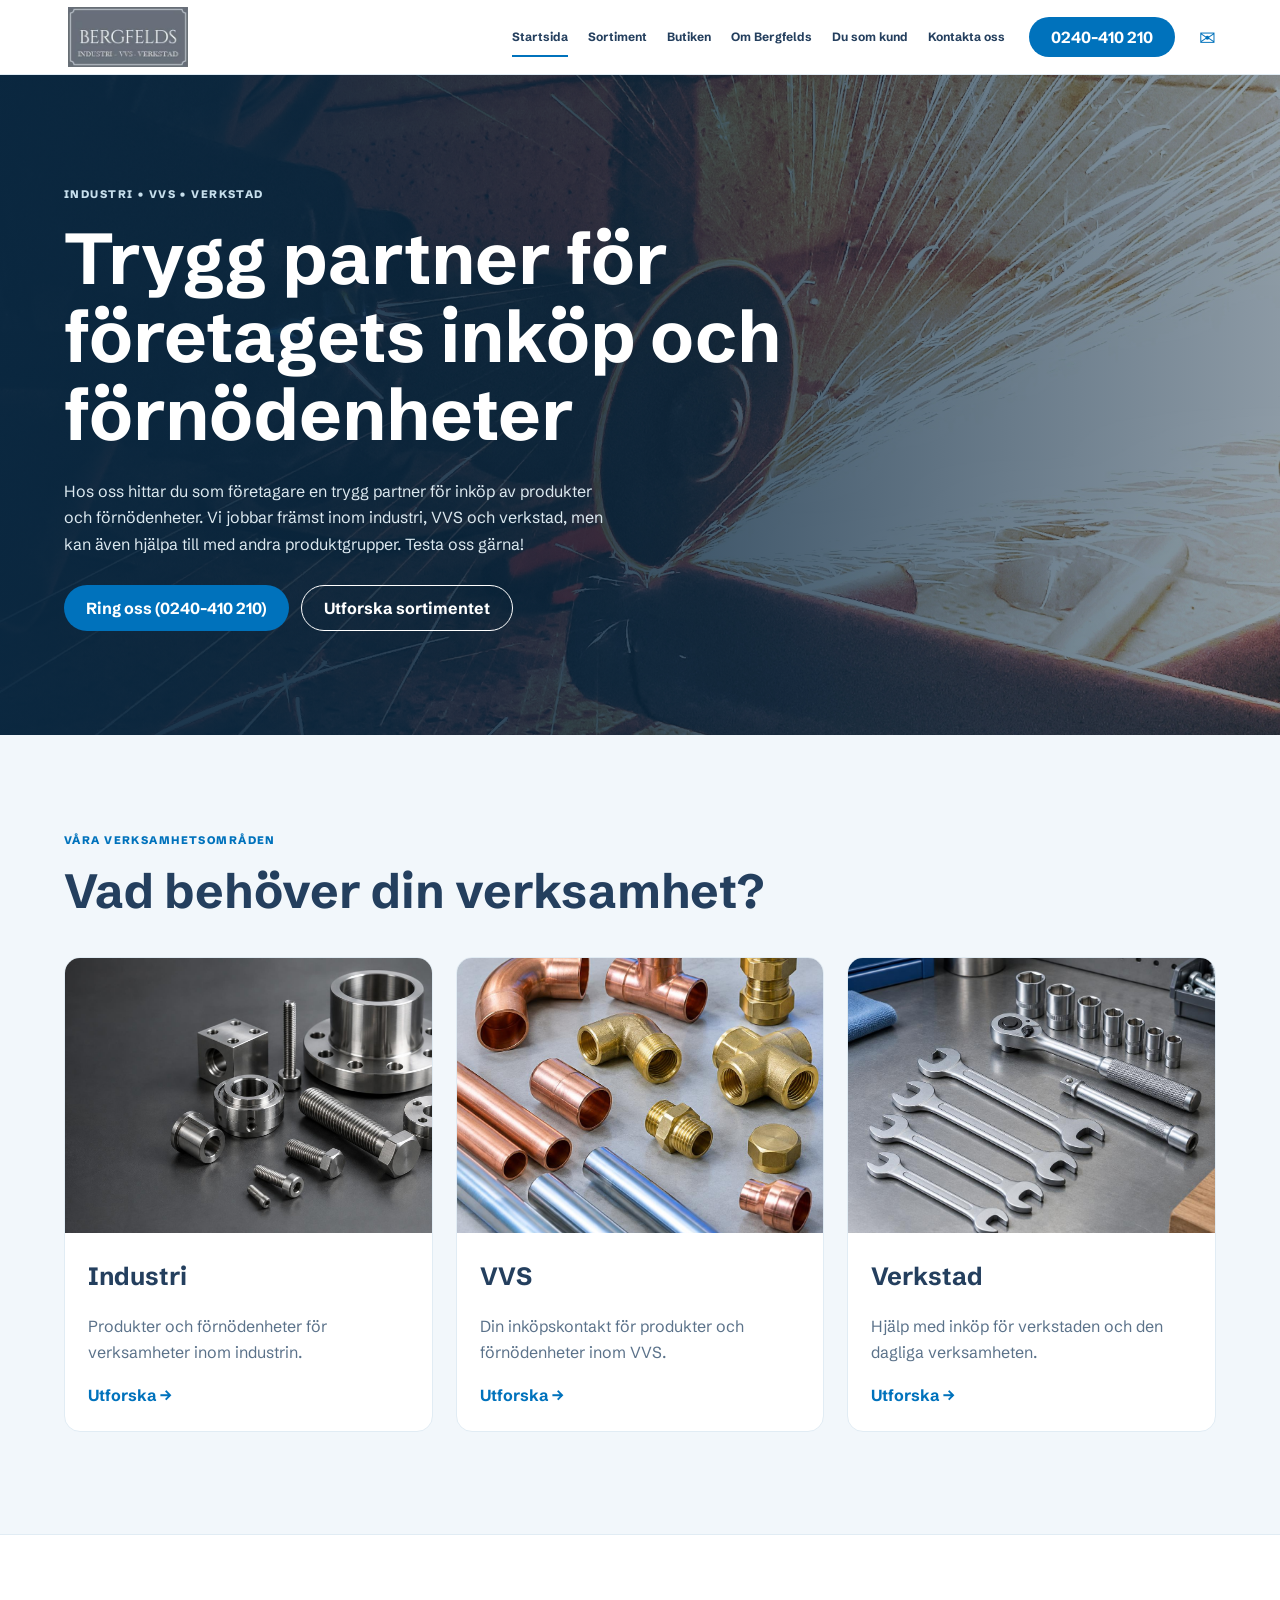
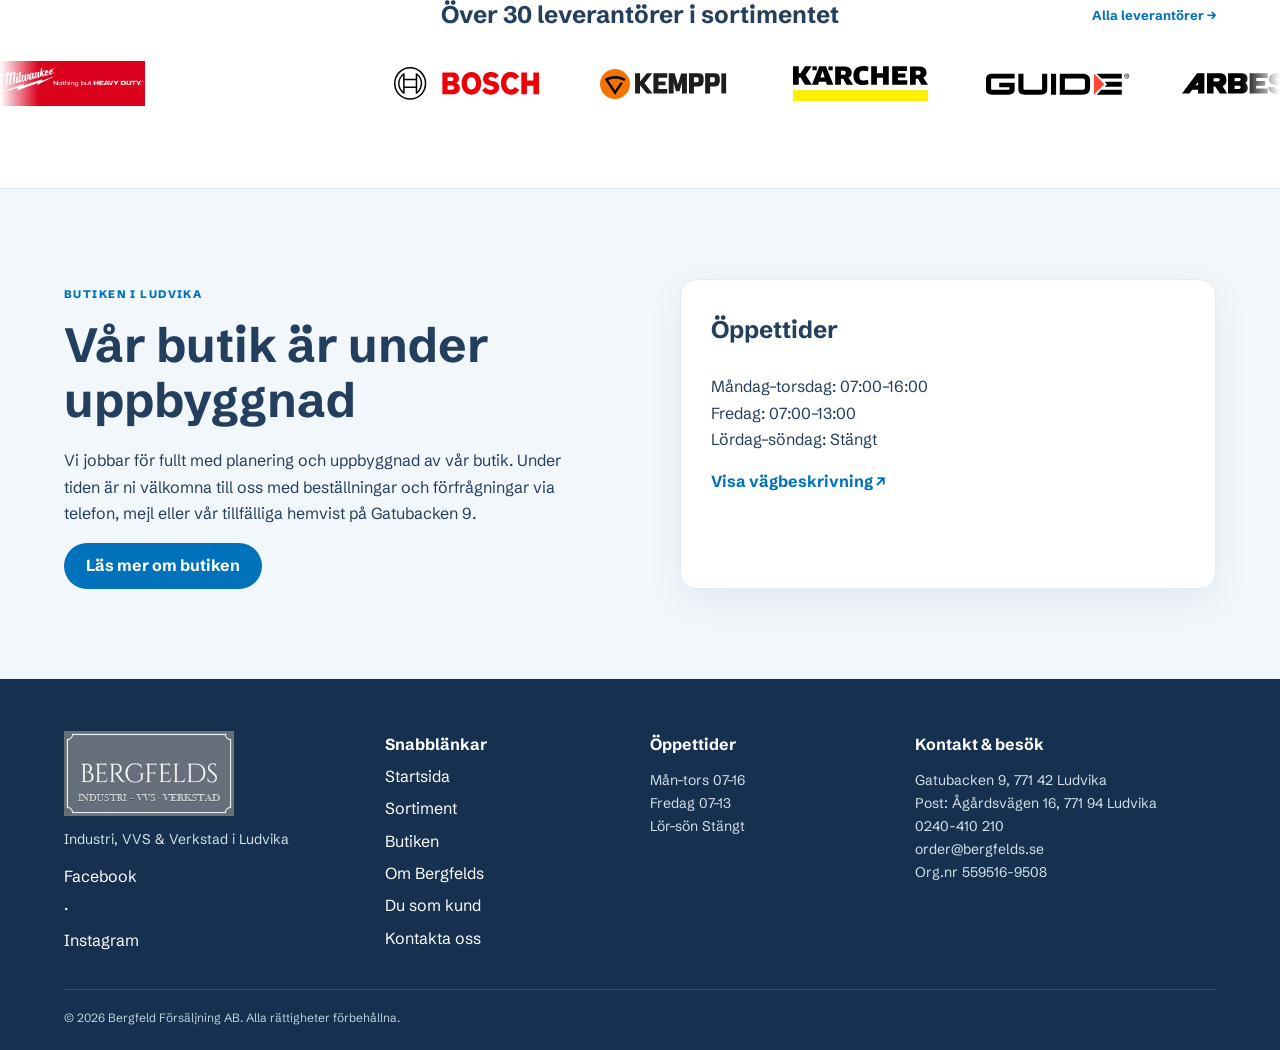
==== index.html @ 372b630c "Rebuild Bergfelds as static website" ====
<!doctype html><html lang="sv"><head><meta charset="utf-8"><meta name="viewport" content="width=device-width,initial-scale=1"><meta name="description" content="Bergfelds – trygg inköpspartner inom industri, VVS och verkstad i Ludvika."><title>Bergfelds | Din inköpskanal</title><link rel="icon" href="assets/favicon.png"><link rel="preconnect" href="https://fonts.googleapis.com"><link rel="stylesheet" href="https://fonts.googleapis.com/css2?family=Schibsted+Grotesk:wght@400;600;700&display=swap"><link rel="stylesheet" href="style.css"><script src="main.js" defer></script></head><body>
<header><div class="container nav"><a class="logo" href="index.html" aria-label="Bergfelds startsida"><img class="brand-image" src="assets/bergfelds-logo.jpg" alt="Bergfelds – Industri, VVS och Verkstad"></a><button id="menu" aria-label="Öppna meny" aria-expanded="false">☰</button><nav><a href="index.html">Startsida</a><a href="sortiment.html">Sortiment</a><a href="butiken.html">Butiken</a><a href="om-bergfelds.html">Om Bergfelds</a><a href="du-som-kund.html">Du som kund</a><a href="kontakta-oss.html">Kontakta oss</a></nav><a class="btn call" href="tel:+46240410210">0240-410 210</a><a class="mail" href="mailto:order@bergfelds.se" aria-label="Mejla oss">✉</a></div></header>
<main><section class="hero"><img src="assets/bergfelds-original-industry.jpg" alt="Illustrativ industribild från Bergfelds"><div class="shade"></div><div class="container hero-grid one"><div><em>INDUSTRI • VVS • VERKSTAD</em><h1>Trygg partner för företagets inköp och förnödenheter</h1><p>Hos oss hittar du som företagare en trygg partner för inköp av produkter och förnödenheter. Vi jobbar främst inom industri, VVS och verkstad, men kan även hjälpa till med andra produktgrupper. Testa oss gärna!</p><div class="actions"><a class="btn" href="tel:+46240410210">Ring oss (0240-410 210)</a><a class="btn outline" href="sortiment.html">Utforska sortimentet</a></div></div></div></section>
<section class="section"><div class="container"><em>VÅRA VERKSAMHETSOMRÅDEN</em><h2>Vad behöver din verksamhet?</h2><div class="cards"><article><img src="assets/industry.jpg" alt="Industri"><div><h3>Industri</h3><p>Produkter och förnödenheter för verksamheter inom industrin.</p><a href="sortiment.html#industri">Utforska →</a></div></article><article><img src="assets/plumbing.jpg" alt="VVS"><div><h3>VVS</h3><p>Din inköpskontakt för produkter och förnödenheter inom VVS.</p><a href="sortiment.html#vvs">Utforska →</a></div></article><article><img src="assets/workshop.jpg" alt="Verkstad"><div><h3>Verkstad</h3><p>Hjälp med inköp för verkstaden och den dagliga verksamheten.</p><a href="sortiment.html#verkstad">Utforska →</a></div></article></div></div></section>
<section class="marquee-section"><div class="container supplier-heading"><div><h2>Över 30 leverantörer i sortimentet</h2><a class="all-suppliers-link" href="sortiment.html#leverantorer">Alla leverantörer →</a></div></div><div class="supplier-marquee" aria-label="Produktleverantörer och regionala industriföretag"><div class="supplier-track"></div></div></section>
<section class="section pale"><div class="container split"><div><em>BUTIKEN I LUDVIKA</em><h2>Vår butik är under uppbyggnad</h2><p>Vi jobbar för fullt med planering och uppbyggnad av vår butik. Under tiden är ni välkomna till oss med beställningar och förfrågningar via telefon, mejl eller vår tillfälliga hemvist på Gatubacken 9.</p><a class="btn" href="butiken.html">Läs mer om butiken</a></div><div class="status-card"><h3>Öppettider</h3><p>Måndag–torsdag: 07:00–16:00<br>Fredag: 07:00–13:00<br>Lördag–söndag: Stängt</p><a href="https://www.google.com/maps/search/?api=1&query=Gatubacken+9+771+42+Ludvika" target="_blank" rel="noreferrer">Visa vägbeskrivning ↗</a></div></div></section></main>
<footer><div class="container footer4"><div><a class="logo" href="index.html" aria-label="Bergfelds startsida"><img class="brand-image footer-brand" src="assets/bergfelds-logo.jpg" alt="Bergfelds – Industri, VVS och Verkstad"></a><p>Industri, VVS & Verkstad i Ludvika</p><a href="https://facebook.com/profile.php?id=61582548335301">Facebook</a> · <a href="https://instagram.com/bergfelds_denlillagrossisten/">Instagram</a></div><div><b>Snabblänkar</b><a href="index.html">Startsida</a><a href="sortiment.html">Sortiment</a><a href="butiken.html">Butiken</a><a href="om-bergfelds.html">Om Bergfelds</a><a href="du-som-kund.html">Du som kund</a><a href="kontakta-oss.html">Kontakta oss</a></div><div><b>Öppettider</b><p>Mån–tors 07–16<br>Fredag 07–13<br>Lör–sön Stängt</p></div><div><b>Kontakt & besök</b><p>Gatubacken 9, 771 42 Ludvika<br>Post: Ågårdsvägen 16, 771 94 Ludvika<br><a href="tel:+46240410210">0240-410 210</a><br><a href="mailto:order@bergfelds.se">order@bergfelds.se</a><br>Org.nr 559516-9508</p></div></div><div class="container copy">© <span data-year>2026</span> Bergfeld Försäljning AB. Alla rättigheter förbehållna.</div></footer></body></html>
---- style.css ----
:root{--ink:#173d60;--blue:#1768a3;--dark:#14344f;--pale:#edf5f9;--line:#d7e4eb;--muted:#5c7182}*{box-sizing:border-box}html{scroll-behavior:smooth;scroll-padding-top:74px}body{margin:0;background:#fafcfd;color:var(--ink);font:16px/1.65 system-ui,sans-serif}a{color:inherit;text-decoration:none}img{display:block;max-width:100%}.container{width:min(1140px,calc(100% - 40px));margin:auto}header{position:sticky;top:0;z-index:10;background:#fff;border-bottom:1px solid var(--line)}.nav{height:74px;display:flex;align-items:center;gap:24px}.logo{display:flex;flex-direction:column;line-height:1}.logo b{font-size:23px;letter-spacing:.04em}.logo small{font-size:8px;letter-spacing:.16em;margin-top:7px}.nav nav{display:flex;gap:20px;margin-left:auto}.nav nav a{font-size:12px;font-weight:700}.nav nav a:hover,.nav nav a.active{color:var(--blue)}#menu{display:none}.btn{display:inline-flex;justify-content:center;align-items:center;min-height:46px;padding:0 22px;border:0;border-radius:99px;background:var(--blue);color:#fff;font-weight:700;cursor:pointer}.call{min-height:40px}.hero{position:relative;min-height:660px;background:var(--dark);color:#fff;overflow:hidden}.hero>img,.shade{position:absolute;inset:0;width:100%;height:100%;object-fit:cover}.shade{background:linear-gradient(90deg,rgba(10,40,65,.97),rgba(10,40,65,.8),rgba(10,40,65,.45))}.hero-grid{position:relative;display:grid;grid-template-columns:1.15fr .85fr;gap:75px;align-items:center;padding:78px 0}.hero h1{font-size:clamp(50px,7vw,76px);line-height:1;margin:15px 0 5px}.hero h2{font-size:clamp(30px,4vw,46px);margin:0 0 18px}.hero-grid>div>p{max-width:550px;color:#dce9f0}.more{margin-left:18px;font-weight:700}em{color:var(--blue);font-style:normal;font-size:11px;font-weight:800;letter-spacing:.13em}.hero em,.blue em{color:#c7dfec}.form{background:#fff;color:var(--ink);padding:30px;border-radius:18px;box-shadow:0 16px 50px #102f4922}.form h3{font-size:25px;margin:0}.form p{color:var(--muted)}label{display:block;margin-top:13px;font-size:12px;font-weight:700}input,textarea{width:100%;margin-top:6px;padding:11px;border:1px solid var(--line);border-radius:7px;background:#f8fafb;font:14px inherit}.cols,.people{display:grid;grid-template-columns:1fr 1fr;gap:12px}.form button{width:100%;margin-top:17px}.form small{display:block;margin-top:9px}.form output{display:block;color:#b32323;font-size:13px;margin-top:7px}.section{padding:90px 0}.section h2,.suppliers h2{font-size:clamp(34px,5vw,48px);line-height:1.15;margin:12px 0 20px}.lead{max-width:700px;color:var(--muted);font-size:18px}.cards{display:grid;grid-template-columns:repeat(3,1fr);gap:23px;margin:38px 0 12px}.cards article{overflow:hidden;border:1px solid var(--line);border-radius:16px;background:#fff}.cards img{width:100%;aspect-ratio:4/3;object-fit:cover}.cards article div{padding:23px}.cards h3{font-size:25px;margin:0}.cards p,.section small{color:var(--muted)}.cards a,.info a,.big,.people a{color:var(--blue);font-weight:700}.suppliers{padding:50px 0;background:#fff;border-block:1px solid var(--line)}.suppliers h2{font-size:27px}.suppliers p{font-size:18px;font-weight:700;color:var(--muted)}.blue{background:var(--blue);color:#fff}.split{display:grid;grid-template-columns:1fr 1fr;gap:80px}.blue p{color:#e4f0f6}.blue .split>div:last-child p{padding-bottom:20px;border-bottom:1px solid #ffffff44}.info p{padding-bottom:20px;border-bottom:1px solid var(--line)}.pale{background:var(--pale)}.values{display:grid}.values b{padding:12px;border-bottom:1px solid #c8dbe5;font-size:19px}.contact{display:grid;grid-template-columns:1fr 1fr;gap:80px;margin-top:40px}.big{display:block;font-size:19px;margin:12px 0}.people{padding:18px 0;border-block:1px solid var(--line);margin:25px 0}footer{padding:52px 0 22px;background:var(--dark);color:#fff}.foot{display:grid;grid-template-columns:2fr 1fr 1fr;gap:40px}.copy{margin-top:35px;padding-top:18px;border-top:1px solid #ffffff25;font-size:12px;color:#bed1dc}
@media(max-width:950px){.nav nav{display:none;position:absolute;top:74px;left:0;right:0;padding:18px;background:#fff;border-bottom:1px solid var(--line)}.nav nav.open{display:grid}.call{margin-left:auto}#menu{display:block;border:0;background:none;font-size:24px}#menu span{position:absolute;clip:rect(0,0,0,0)}.hero-grid{grid-template-columns:1fr}.cards{gap:12px}.split,.contact{gap:40px}}
@media(max-width:700px){.container{width:calc(100% - 30px)}.call{display:none}.hero{min-height:auto}.hero-grid{padding:60px 0}.hero h1{font-size:46px}.section{padding:65px 0}.cards,.split,.contact,.foot{grid-template-columns:1fr}.cards{gap:20px}.cols,.people{grid-template-columns:1fr}.form{padding:22px}.more{display:inline-block;margin:18px 0 0}.foot{gap:25px}}@media(prefers-reduced-motion:reduce){html{scroll-behavior:auto}}

/* Bergfelds design system */
:root{--ink:#243F5E;--blue:#0072BC;--dark:#15314F;--pale:#F2F7FB;--line:#E1ECF4;--muted:#5B728A}body{background:var(--pale);font-family:"Schibsted Grotesk",sans-serif}header{z-index:50;background:rgba(255,255,255,.94);backdrop-filter:blur(8px)}.container{width:min(1152px,calc(100% - 48px))}.nav nav a{position:relative;padding:27px 0}.nav nav a.active{color:var(--ink)}.nav nav a.active:after{content:"";position:absolute;left:0;right:0;bottom:17px;height:2px;background:var(--blue)}.mail{font-size:20px;color:var(--blue)}.btn:hover{background:#005b96}.outline{background:transparent;border:1px solid #fff}.actions{display:flex;gap:12px;flex-wrap:wrap;margin-top:28px}.hero-grid.one{grid-template-columns:minmax(0,780px);min-height:660px}.hero-grid.one h1{font-size:clamp(44px,6vw,72px);line-height:1.08;margin-bottom:24px}.page-hero{padding:82px 0;background:var(--dark);color:#fff}.page-hero h1{font-size:clamp(42px,6vw,64px);line-height:1.1;margin:14px 0}.page-hero p{max-width:700px;color:#d9e8f1;font-size:19px}.marquee-section{padding:50px 0;background:#fff;border-block:1px solid var(--line);overflow:hidden}.marquee-section h2{margin:10px 0 25px}.marquee{overflow:hidden;mask-image:linear-gradient(90deg,transparent,#000 7%,#000 93%,transparent)}.marquee div{width:max-content;white-space:nowrap;font-size:19px;font-weight:700;color:var(--muted);animation:marquee 75s linear infinite}.marquee:hover div{animation-play-state:paused}@keyframes marquee{to{transform:translateX(-50%)}}.status-card,.contact-card{padding:30px;border:1px solid var(--line);border-radius:16px;background:#fff;box-shadow:0 12px 36px rgba(36,63,94,.07)}.status-card h3{font-size:24px;margin-top:0}.status-card a,.contact-card a,.addresses a{display:block;color:var(--blue);font-weight:700}.footer4{display:grid;grid-template-columns:1.25fr 1fr 1fr 1.35fr;gap:42px}.footer4>div{display:flex;flex-direction:column;align-items:flex-start;gap:6px}.footer4 p{margin:6px 0;color:#d3e0e9;font-size:14px}.footer4 a:not(.logo):hover{text-decoration:underline}.product-list{display:grid;gap:60px}.product-list>article{display:grid;grid-template-columns:1fr 1fr;align-items:center;gap:55px}.product-list>article:nth-child(even) img{order:2}.product-list img{width:100%;aspect-ratio:4/3;object-fit:cover;border-radius:16px}.product-list h2{margin-bottom:12px}.cta{display:flex;align-items:center;justify-content:space-between;gap:35px;margin-top:30px;padding:35px;border-radius:16px;background:var(--dark);color:#fff}.cta h2{font-size:30px;margin:6px 0}.cta p{margin:0;color:#d5e4ed}.banner{display:flex;justify-content:space-between;gap:20px;margin-bottom:50px;padding:20px 26px;border-radius:16px;background:#dceef9;color:var(--ink)}.story{display:grid;grid-template-columns:1.1fr .9fr;gap:70px}.value-cards,.benefits{display:grid;grid-template-columns:repeat(3,1fr);gap:22px;margin-top:35px}.value-cards article,.benefits article{padding:28px;border:1px solid var(--line);border-radius:16px;background:#fff;box-shadow:0 12px 36px rgba(36,63,94,.07)}.value-cards span,.benefits span{color:var(--blue);font-size:12px;font-weight:700}.value-cards h3,.benefits h3{font-size:24px}.muted{color:var(--muted)}.contact-card{margin:18px 0}.contact-card a{font-size:18px;margin-top:5px}.addresses{margin-top:25px}.form input,.form textarea{border-radius:12px}.form output{min-height:22px}.form output.success{color:#147148}.form output.error{color:#b32323}
@media(max-width:1050px){.mail{display:none}.footer4{grid-template-columns:1fr 1fr}.product-list>article{gap:30px}}
@media(max-width:950px){.nav nav a{padding:9px}.nav nav a.active:after{display:none}}
@media(max-width:700px){.container{width:calc(100% - 30px)}.hero-grid.one{min-height:560px}.page-hero{padding:60px 0}.footer4,.product-list>article,.story,.value-cards,.benefits{grid-template-columns:1fr}.product-list>article:nth-child(even) img{order:0}.cta,.banner{align-items:flex-start;flex-direction:column}.footer4{gap:28px}.marquee div{font-size:16px}}
@media(prefers-reduced-motion:reduce){.marquee div{animation:none}}
.local-industry{margin-top:48px;padding-top:42px;border-top:1px solid var(--line)}.local-heading{display:grid;grid-template-columns:1fr 1.5fr;column-gap:40px;align-items:start}.local-heading h3{font-size:30px;margin:8px 0;grid-column:1}.local-heading p{grid-column:2;grid-row:1/3;margin:0;color:var(--muted)}.industry-logos{display:grid;grid-template-columns:repeat(4,1fr);gap:16px;margin-top:30px}.industry-logos a{height:112px;display:flex;align-items:center;justify-content:center;padding:24px;background:#fff;border:1px solid var(--line);border-radius:16px;transition:transform .2s,border-color .2s}.industry-logos a:hover{transform:translateY(-3px);border-color:var(--blue)}.industry-logos img{max-width:100%;max-height:58px;object-fit:contain}
@media(max-width:700px){.local-heading{display:block}.local-heading p{margin-top:12px}.industry-logos{grid-template-columns:1fr 1fr}.industry-logos a{height:96px;padding:18px}}
.brand-image{width:128px;height:60px;object-fit:contain}.footer-brand{width:170px;height:auto;max-height:86px}.product-overview{margin:8px 0 0}.product-overview img{width:100%;height:auto;border-radius:16px;box-shadow:0 12px 36px rgba(36,63,94,.07)}.product-overview figcaption{margin-top:10px;color:var(--muted);font-size:13px}.story{grid-template-columns:1.05fr .8fr .95fr;align-items:start}.founders-photo{width:100%;max-height:520px;object-fit:cover;border-radius:16px;box-shadow:0 12px 36px rgba(36,63,94,.07)}
@media(max-width:900px){.story{grid-template-columns:1fr 1fr}.story .status-card{grid-column:1/-1}}
@media(max-width:700px){.brand-image{width:112px;height:54px}.story{grid-template-columns:1fr}.story .status-card{grid-column:auto}.founders-photo{max-height:none}}
.supplier-logo-row{display:grid;grid-template-columns:repeat(4,minmax(140px,1fr));align-items:center;gap:42px;margin-top:34px;padding:30px 24px;border-top:1px solid var(--line);background:#fff}.supplier-logo-row a{height:58px;display:flex;align-items:center;justify-content:center}.supplier-logo-row img{max-width:170px;max-height:52px;object-fit:contain}.supplier-logo-row .logo-note{margin-top:8px;color:var(--muted);font-size:11px;text-align:center}
@media(max-width:700px){.supplier-logo-row{grid-template-columns:repeat(2,1fr);gap:24px;padding:24px 10px}.supplier-logo-row img{max-width:130px;max-height:44px}}
.supplier-heading{text-align:center}.supplier-heading h2{margin-bottom:30px}.supplier-marquee{overflow:hidden;padding:12px 0 25px;background:#fff;mask-image:linear-gradient(90deg,transparent,#000 3%,#000 97%,transparent)}.supplier-track{display:flex;width:max-content;animation:supplier-scroll 100s linear infinite}.supplier-track:hover{animation-play-state:paused}.supplier-set{display:flex;align-items:center;flex:none;gap:52px;padding-right:52px}.supplier-logo{width:145px;height:58px;display:flex;align-items:center;justify-content:center;flex:none}.supplier-logo img{max-width:100%;max-height:48px;object-fit:contain}.supplier-logo img[alt="Luna"],.supplier-logo img[alt="Metabo"]{max-height:38px}@keyframes supplier-scroll{to{transform:translateX(-50%)}}
@media(max-width:700px){.supplier-set{gap:34px;padding-right:34px}.supplier-logo{width:115px;height:50px}.supplier-logo img{max-height:40px}.supplier-track{animation-duration:80s}}
@media(prefers-reduced-motion:reduce){.supplier-track{animation:none;max-width:100%;flex-wrap:wrap}.supplier-set{flex-wrap:wrap;justify-content:center}.supplier-set[aria-hidden="true"]{display:none}}
.supplier-heading h2{margin-bottom:8px}.supplier-intro{max-width:680px;margin:0 auto 30px;color:var(--muted)}
.company-wordmark{display:flex;align-items:center;justify-content:center;max-width:145px;color:var(--ink);font-size:16px;font-weight:800;line-height:1.05;text-align:center;letter-spacing:-.02em}.company-abb{color:#f20b18;font-size:28px;font-weight:900}.company-rusta{padding:7px 14px;border-radius:6px;background:#ffd500;color:#111;font-size:20px}.company-jysk{padding:7px 13px;background:#064f9e;color:#fff;font-size:20px}.company-esbe{color:#e31d2b;font-size:24px}.company-ahlsell{color:#e30613;font-size:22px}.company-wavin{color:#005aa9;font-size:22px}.company-dalacc,.company-aketek{color:var(--blue);font-size:20px}.company-lg-it-ab{color:#127267;font-size:20px}
.supplier-logo[href]{border-radius:10px;transition:background-color .2s,transform .2s}.supplier-logo[href]:hover{transform:translateY(-2px);background:#f2f7fb}.supplier-dala-takentreprenader{padding:8px;background:#222}.supplier-dala-takentreprenader:hover{background:#303030!important}.supplier-lg-it-ab img{max-width:54px}.supplier-elbolaget-montage-ab img{max-height:54px}.supplier-byggbolaget-i-bergslagen-ab img{max-height:56px}.supplier-dalacc img{max-height:50px}
.supplier-heading>div{position:relative}.all-suppliers-link{position:absolute;right:0;top:10px;color:var(--blue);font-size:13px;font-weight:700}.catalog-section,.supplier-directory-section{padding-top:35px;border-top:1px solid var(--line)}.catalog-heading{max-width:760px}.catalog-heading>p{color:var(--muted);font-size:17px}.category-catalog{display:grid;grid-template-columns:repeat(3,1fr);gap:18px;margin:30px 0 60px}.category-catalog article{padding:24px;border:1px solid var(--line);border-radius:16px;background:#fff;box-shadow:0 12px 36px rgba(36,63,94,.05)}.category-catalog h3{margin:0 0 8px;font-size:19px}.category-catalog p{margin:0;color:var(--muted);font-size:14px}.supplier-directory-section{margin-top:65px;scroll-margin-top:90px}.supplier-directory{display:grid;grid-template-columns:repeat(3,1fr);gap:18px;margin-top:32px}.supplier-directory-card{display:block;padding:22px;border:1px solid var(--line);border-radius:16px;background:#fff;box-shadow:0 12px 36px rgba(36,63,94,.05);transition:transform .2s,border-color .2s}.supplier-directory-card[href]:hover{transform:translateY(-3px);border-color:var(--blue)}.directory-logo{height:70px;display:flex;align-items:center;justify-content:center;margin-bottom:18px}.directory-logo img{max-width:170px;max-height:58px;object-fit:contain}.supplier-directory-card h3{margin:0 0 5px;font-size:18px}.supplier-directory-card p{margin:0 0 12px;color:var(--muted);font-size:13px}.supplier-directory-card>span:last-child{color:var(--blue);font-size:12px;font-weight:700}.supplier-directory-card.supplier-dala-takentreprenader{background:#fff}.supplier-directory-card.supplier-dala-takentreprenader .directory-logo{margin:-22px -22px 18px;padding:12px;background:#222;border-radius:16px 16px 0 0}
@media(max-width:850px){.category-catalog,.supplier-directory{grid-template-columns:1fr 1fr}.all-suppliers-link{position:static;display:inline-block;margin-bottom:20px}}
@media(max-width:550px){.category-catalog,.supplier-directory{grid-template-columns:1fr}}
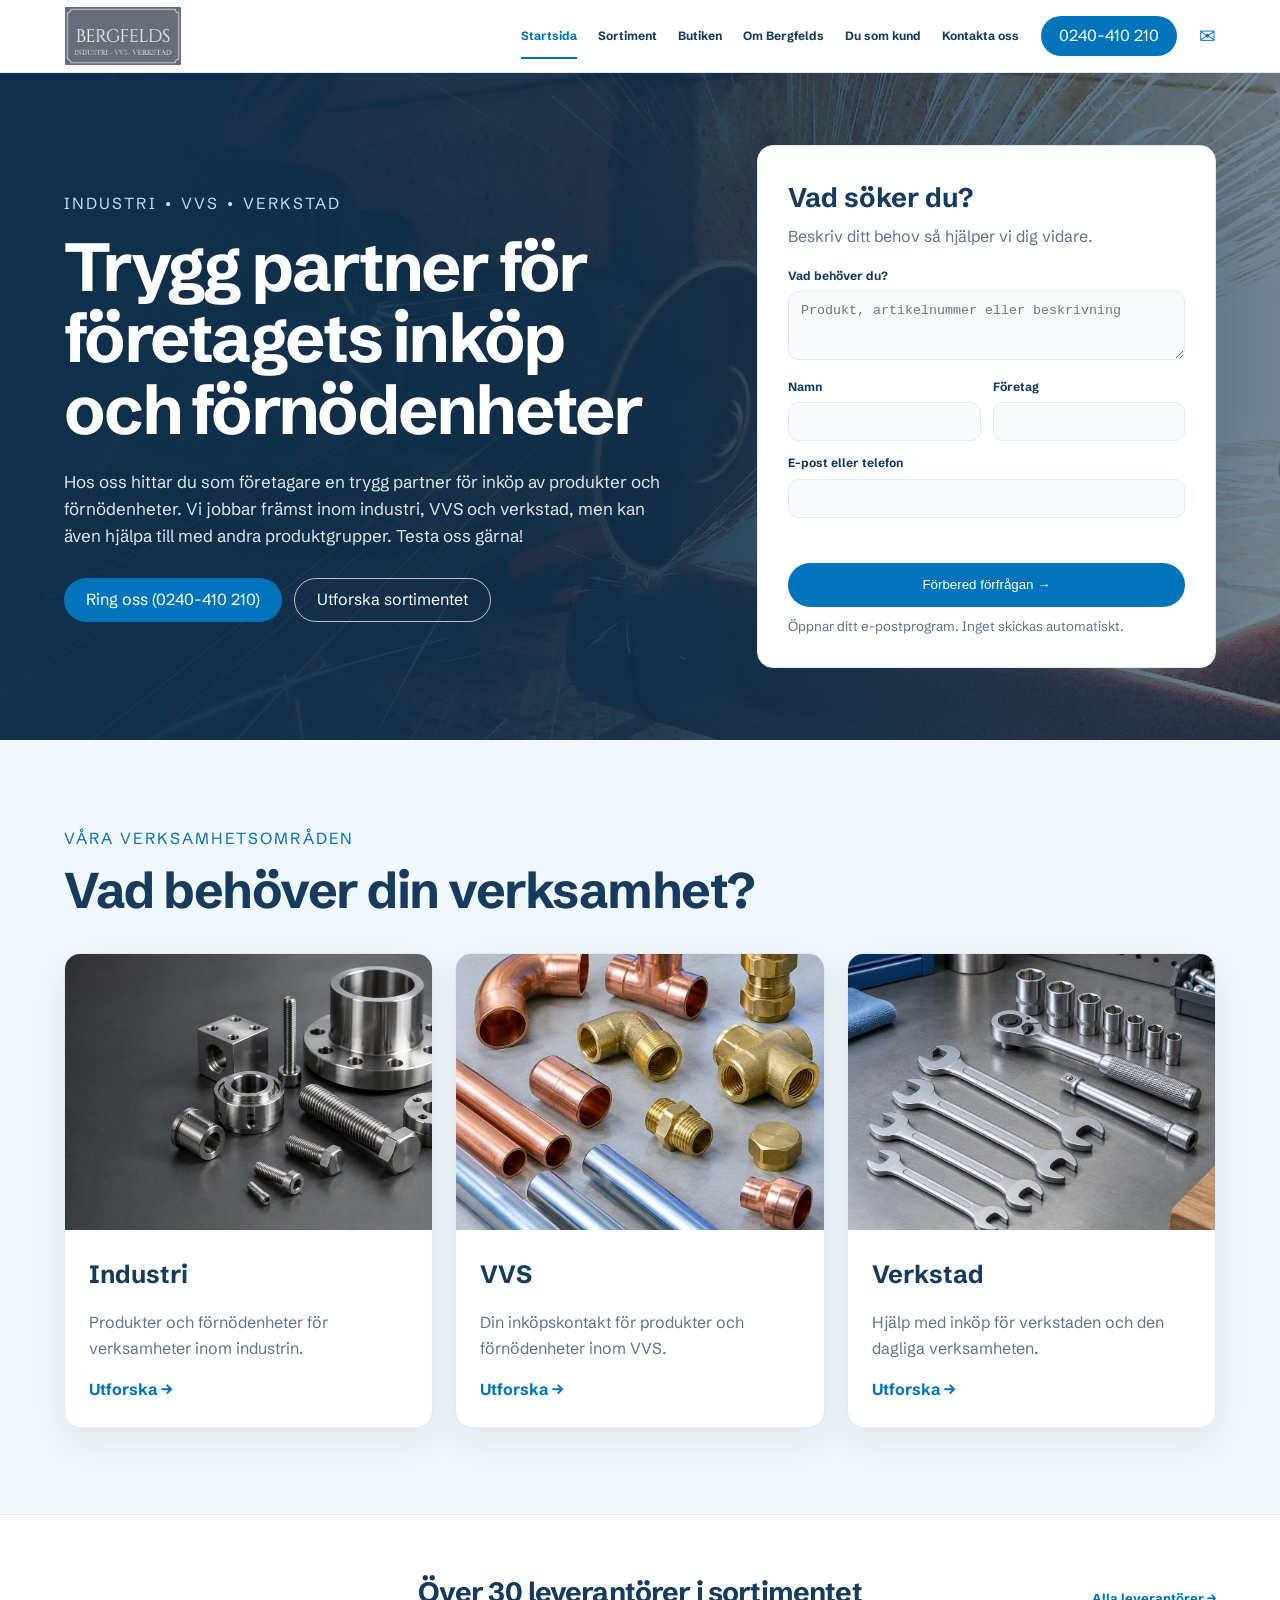
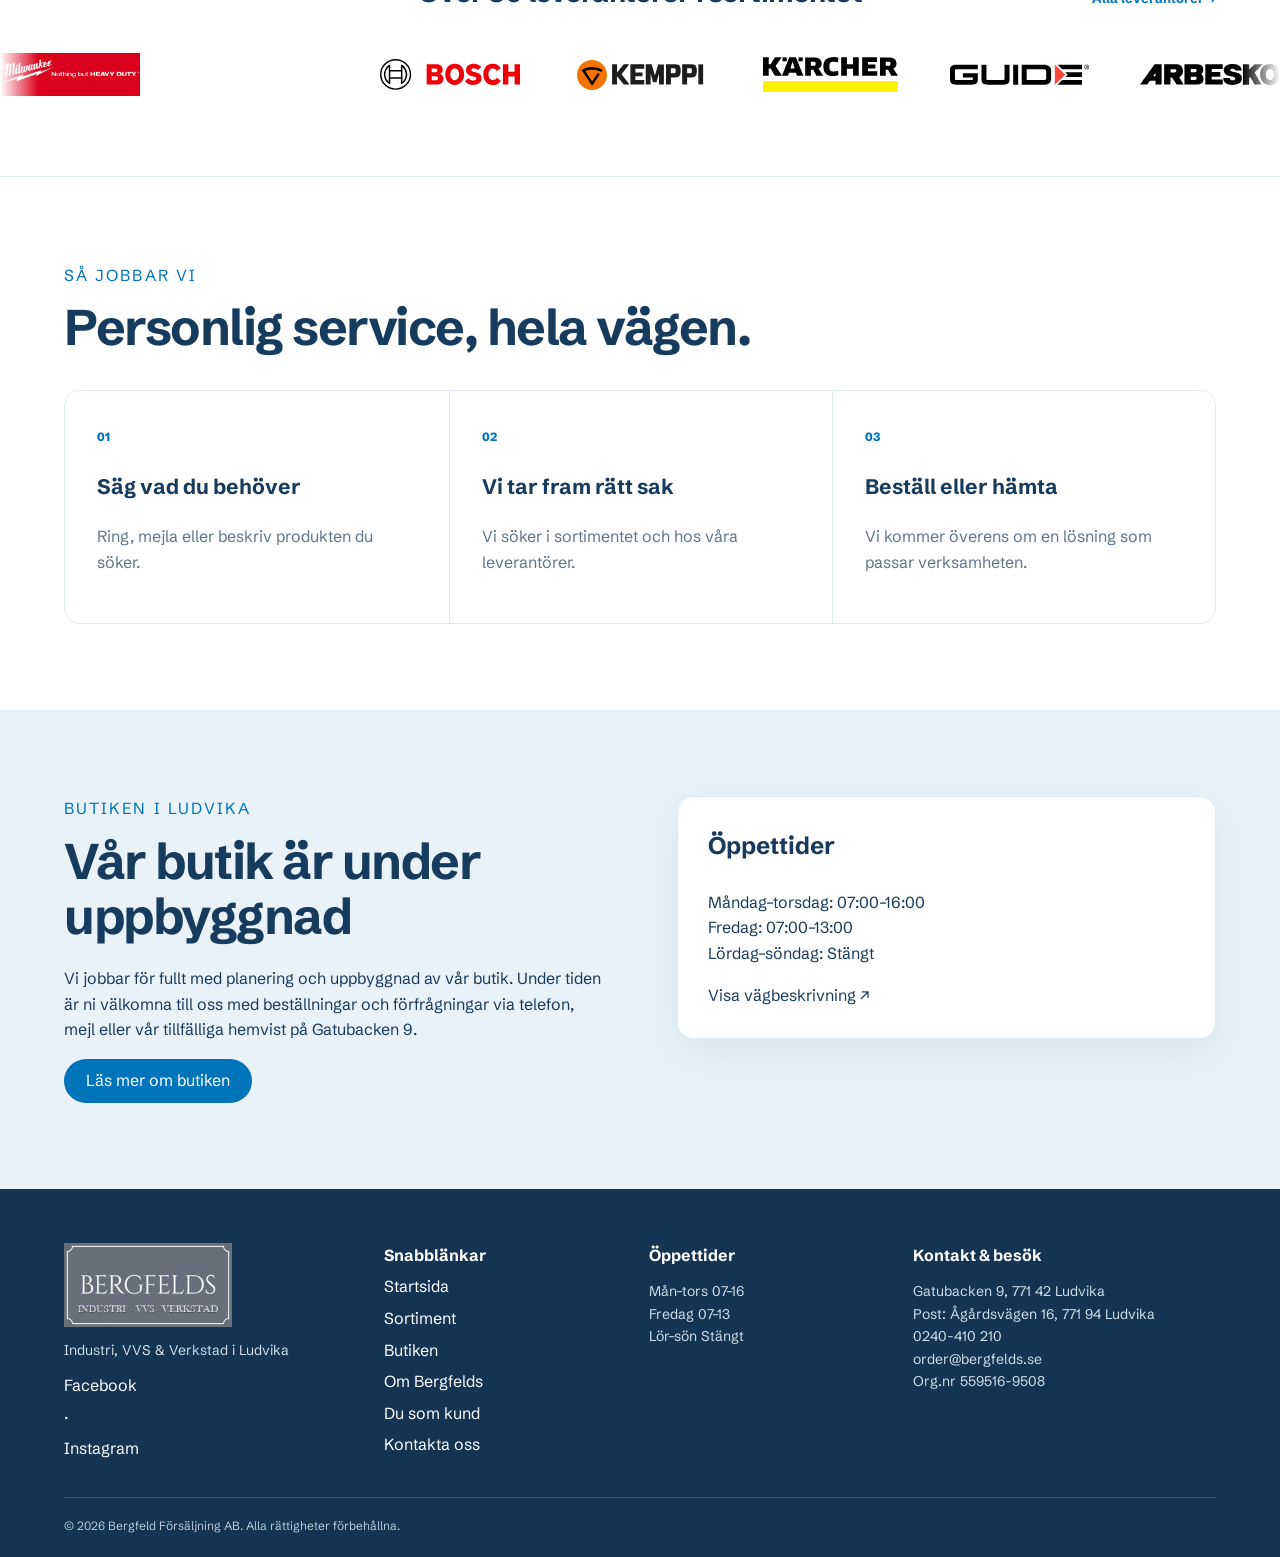
==== commit 682b21cd: "Align Bergfelds design with industrial reference" ====
--- a/index.html
+++ b/index.html
@@ -1,7 +1,7 @@
 <!doctype html><html lang="sv"><head><meta charset="utf-8"><meta name="viewport" content="width=device-width,initial-scale=1"><meta name="description" content="Bergfelds – trygg inköpspartner inom industri, VVS och verkstad i Ludvika."><title>Bergfelds | Din inköpskanal</title><link rel="icon" href="assets/favicon.png"><link rel="preconnect" href="https://fonts.googleapis.com"><link rel="stylesheet" href="https://fonts.googleapis.com/css2?family=Schibsted+Grotesk:wght@400;600;700&display=swap"><link rel="stylesheet" href="style.css"><script src="main.js" defer></script></head><body>
 <header><div class="container nav"><a class="logo" href="index.html" aria-label="Bergfelds startsida"><img class="brand-image" src="assets/bergfelds-logo.jpg" alt="Bergfelds – Industri, VVS och Verkstad"></a><button id="menu" aria-label="Öppna meny" aria-expanded="false">☰</button><nav><a href="index.html">Startsida</a><a href="sortiment.html">Sortiment</a><a href="butiken.html">Butiken</a><a href="om-bergfelds.html">Om Bergfelds</a><a href="du-som-kund.html">Du som kund</a><a href="kontakta-oss.html">Kontakta oss</a></nav><a class="btn call" href="tel:+46240410210">0240-410 210</a><a class="mail" href="mailto:order@bergfelds.se" aria-label="Mejla oss">✉</a></div></header>
-<main><section class="hero"><img src="assets/bergfelds-original-industry.jpg" alt="Illustrativ industribild från Bergfelds"><div class="shade"></div><div class="container hero-grid one"><div><em>INDUSTRI • VVS • VERKSTAD</em><h1>Trygg partner för företagets inköp och förnödenheter</h1><p>Hos oss hittar du som företagare en trygg partner för inköp av produkter och förnödenheter. Vi jobbar främst inom industri, VVS och verkstad, men kan även hjälpa till med andra produktgrupper. Testa oss gärna!</p><div class="actions"><a class="btn" href="tel:+46240410210">Ring oss (0240-410 210)</a><a class="btn outline" href="sortiment.html">Utforska sortimentet</a></div></div></div></section>
+<main><section class="hero"><img src="assets/bergfelds-original-industry.jpg" alt="Illustrativ industribild från Bergfelds"><div class="shade"></div><div class="container hero-grid one"><div><em>INDUSTRI • VVS • VERKSTAD</em><h1>Trygg partner för företagets inköp och förnödenheter</h1><p>Hos oss hittar du som företagare en trygg partner för inköp av produkter och förnödenheter. Vi jobbar främst inom industri, VVS och verkstad, men kan även hjälpa till med andra produktgrupper. Testa oss gärna!</p><div class="actions"><a class="btn" href="tel:+46240410210">Ring oss (0240-410 210)</a><a class="btn outline" href="sortiment.html">Utforska sortimentet</a></div></div><form class="form hero-form" novalidate><h2>Vad söker du?</h2><p>Beskriv ditt behov så hjälper vi dig vidare.</p><label>Vad behöver du?<textarea name="description" rows="3" placeholder="Produkt, artikelnummer eller beskrivning" required></textarea></label><div class="cols"><label>Namn<input name="name" required></label><label>Företag<input name="company" required></label></div><label>E-post eller telefon<input name="contact" required></label><output aria-live="polite"></output><button class="btn" type="submit">Förbered förfrågan →</button><small>Öppnar ditt e-postprogram. Inget skickas automatiskt.</small></form></div></section>
 <section class="section"><div class="container"><em>VÅRA VERKSAMHETSOMRÅDEN</em><h2>Vad behöver din verksamhet?</h2><div class="cards"><article><img src="assets/industry.jpg" alt="Industri"><div><h3>Industri</h3><p>Produkter och förnödenheter för verksamheter inom industrin.</p><a href="sortiment.html#industri">Utforska →</a></div></article><article><img src="assets/plumbing.jpg" alt="VVS"><div><h3>VVS</h3><p>Din inköpskontakt för produkter och förnödenheter inom VVS.</p><a href="sortiment.html#vvs">Utforska →</a></div></article><article><img src="assets/workshop.jpg" alt="Verkstad"><div><h3>Verkstad</h3><p>Hjälp med inköp för verkstaden och den dagliga verksamheten.</p><a href="sortiment.html#verkstad">Utforska →</a></div></article></div></div></section>
 <section class="marquee-section"><div class="container supplier-heading"><div><h2>Över 30 leverantörer i sortimentet</h2><a class="all-suppliers-link" href="sortiment.html#leverantorer">Alla leverantörer →</a></div></div><div class="supplier-marquee" aria-label="Produktleverantörer och regionala industriföretag"><div class="supplier-track"></div></div></section>
-<section class="section pale"><div class="container split"><div><em>BUTIKEN I LUDVIKA</em><h2>Vår butik är under uppbyggnad</h2><p>Vi jobbar för fullt med planering och uppbyggnad av vår butik. Under tiden är ni välkomna till oss med beställningar och förfrågningar via telefon, mejl eller vår tillfälliga hemvist på Gatubacken 9.</p><a class="btn" href="butiken.html">Läs mer om butiken</a></div><div class="status-card"><h3>Öppettider</h3><p>Måndag–torsdag: 07:00–16:00<br>Fredag: 07:00–13:00<br>Lördag–söndag: Stängt</p><a href="https://www.google.com/maps/search/?api=1&query=Gatubacken+9+771+42+Ludvika" target="_blank" rel="noreferrer">Visa vägbeskrivning ↗</a></div></div></section></main>
+<section class="section process"><div class="container"><em>SÅ JOBBAR VI</em><h2>Personlig service, hela vägen.</h2><div class="steps"><article><span>01</span><h3>Säg vad du behöver</h3><p>Ring, mejla eller beskriv produkten du söker.</p></article><article><span>02</span><h3>Vi tar fram rätt sak</h3><p>Vi söker i sortimentet och hos våra leverantörer.</p></article><article><span>03</span><h3>Beställ eller hämta</h3><p>Vi kommer överens om en lösning som passar verksamheten.</p></article></div></div></section><section class="section pale"><div class="container split"><div><em>BUTIKEN I LUDVIKA</em><h2>Vår butik är under uppbyggnad</h2><p>Vi jobbar för fullt med planering och uppbyggnad av vår butik. Under tiden är ni välkomna till oss med beställningar och förfrågningar via telefon, mejl eller vår tillfälliga hemvist på Gatubacken 9.</p><a class="btn" href="butiken.html">Läs mer om butiken</a></div><div class="status-card"><h3>Öppettider</h3><p>Måndag–torsdag: 07:00–16:00<br>Fredag: 07:00–13:00<br>Lördag–söndag: Stängt</p><a href="https://www.google.com/maps/search/?api=1&query=Gatubacken+9+771+42+Ludvika" target="_blank" rel="noreferrer">Visa vägbeskrivning ↗</a></div></div></section></main>
 <footer><div class="container footer4"><div><a class="logo" href="index.html" aria-label="Bergfelds startsida"><img class="brand-image footer-brand" src="assets/bergfelds-logo.jpg" alt="Bergfelds – Industri, VVS och Verkstad"></a><p>Industri, VVS & Verkstad i Ludvika</p><a href="https://facebook.com/profile.php?id=61582548335301">Facebook</a> · <a href="https://instagram.com/bergfelds_denlillagrossisten/">Instagram</a></div><div><b>Snabblänkar</b><a href="index.html">Startsida</a><a href="sortiment.html">Sortiment</a><a href="butiken.html">Butiken</a><a href="om-bergfelds.html">Om Bergfelds</a><a href="du-som-kund.html">Du som kund</a><a href="kontakta-oss.html">Kontakta oss</a></div><div><b>Öppettider</b><p>Mån–tors 07–16<br>Fredag 07–13<br>Lör–sön Stängt</p></div><div><b>Kontakt & besök</b><p>Gatubacken 9, 771 42 Ludvika<br>Post: Ågårdsvägen 16, 771 94 Ludvika<br><a href="tel:+46240410210">0240-410 210</a><br><a href="mailto:order@bergfelds.se">order@bergfelds.se</a><br>Org.nr 559516-9508</p></div></div><div class="container copy">© <span data-year>2026</span> Bergfeld Försäljning AB. Alla rättigheter förbehållna.</div></footer></body></html>
--- a/style.css
+++ b/style.css
@@ -1,26 +1,5 @@
-:root{--ink:#173d60;--blue:#1768a3;--dark:#14344f;--pale:#edf5f9;--line:#d7e4eb;--muted:#5c7182}*{box-sizing:border-box}html{scroll-behavior:smooth;scroll-padding-top:74px}body{margin:0;background:#fafcfd;color:var(--ink);font:16px/1.65 system-ui,sans-serif}a{color:inherit;text-decoration:none}img{display:block;max-width:100%}.container{width:min(1140px,calc(100% - 40px));margin:auto}header{position:sticky;top:0;z-index:10;background:#fff;border-bottom:1px solid var(--line)}.nav{height:74px;display:flex;align-items:center;gap:24px}.logo{display:flex;flex-direction:column;line-height:1}.logo b{font-size:23px;letter-spacing:.04em}.logo small{font-size:8px;letter-spacing:.16em;margin-top:7px}.nav nav{display:flex;gap:20px;margin-left:auto}.nav nav a{font-size:12px;font-weight:700}.nav nav a:hover,.nav nav a.active{color:var(--blue)}#menu{display:none}.btn{display:inline-flex;justify-content:center;align-items:center;min-height:46px;padding:0 22px;border:0;border-radius:99px;background:var(--blue);color:#fff;font-weight:700;cursor:pointer}.call{min-height:40px}.hero{position:relative;min-height:660px;background:var(--dark);color:#fff;overflow:hidden}.hero>img,.shade{position:absolute;inset:0;width:100%;height:100%;object-fit:cover}.shade{background:linear-gradient(90deg,rgba(10,40,65,.97),rgba(10,40,65,.8),rgba(10,40,65,.45))}.hero-grid{position:relative;display:grid;grid-template-columns:1.15fr .85fr;gap:75px;align-items:center;padding:78px 0}.hero h1{font-size:clamp(50px,7vw,76px);line-height:1;margin:15px 0 5px}.hero h2{font-size:clamp(30px,4vw,46px);margin:0 0 18px}.hero-grid>div>p{max-width:550px;color:#dce9f0}.more{margin-left:18px;font-weight:700}em{color:var(--blue);font-style:normal;font-size:11px;font-weight:800;letter-spacing:.13em}.hero em,.blue em{color:#c7dfec}.form{background:#fff;color:var(--ink);padding:30px;border-radius:18px;box-shadow:0 16px 50px #102f4922}.form h3{font-size:25px;margin:0}.form p{color:var(--muted)}label{display:block;margin-top:13px;font-size:12px;font-weight:700}input,textarea{width:100%;margin-top:6px;padding:11px;border:1px solid var(--line);border-radius:7px;background:#f8fafb;font:14px inherit}.cols,.people{display:grid;grid-template-columns:1fr 1fr;gap:12px}.form button{width:100%;margin-top:17px}.form small{display:block;margin-top:9px}.form output{display:block;color:#b32323;font-size:13px;margin-top:7px}.section{padding:90px 0}.section h2,.suppliers h2{font-size:clamp(34px,5vw,48px);line-height:1.15;margin:12px 0 20px}.lead{max-width:700px;color:var(--muted);font-size:18px}.cards{display:grid;grid-template-columns:repeat(3,1fr);gap:23px;margin:38px 0 12px}.cards article{overflow:hidden;border:1px solid var(--line);border-radius:16px;background:#fff}.cards img{width:100%;aspect-ratio:4/3;object-fit:cover}.cards article div{padding:23px}.cards h3{font-size:25px;margin:0}.cards p,.section small{color:var(--muted)}.cards a,.info a,.big,.people a{color:var(--blue);font-weight:700}.suppliers{padding:50px 0;background:#fff;border-block:1px solid var(--line)}.suppliers h2{font-size:27px}.suppliers p{font-size:18px;font-weight:700;color:var(--muted)}.blue{background:var(--blue);color:#fff}.split{display:grid;grid-template-columns:1fr 1fr;gap:80px}.blue p{color:#e4f0f6}.blue .split>div:last-child p{padding-bottom:20px;border-bottom:1px solid #ffffff44}.info p{padding-bottom:20px;border-bottom:1px solid var(--line)}.pale{background:var(--pale)}.values{display:grid}.values b{padding:12px;border-bottom:1px solid #c8dbe5;font-size:19px}.contact{display:grid;grid-template-columns:1fr 1fr;gap:80px;margin-top:40px}.big{display:block;font-size:19px;margin:12px 0}.people{padding:18px 0;border-block:1px solid var(--line);margin:25px 0}footer{padding:52px 0 22px;background:var(--dark);color:#fff}.foot{display:grid;grid-template-columns:2fr 1fr 1fr;gap:40px}.copy{margin-top:35px;padding-top:18px;border-top:1px solid #ffffff25;font-size:12px;color:#bed1dc}
-@media(max-width:950px){.nav nav{display:none;position:absolute;top:74px;left:0;right:0;padding:18px;background:#fff;border-bottom:1px solid var(--line)}.nav nav.open{display:grid}.call{margin-left:auto}#menu{display:block;border:0;background:none;font-size:24px}#menu span{position:absolute;clip:rect(0,0,0,0)}.hero-grid{grid-template-columns:1fr}.cards{gap:12px}.split,.contact{gap:40px}}
-@media(max-width:700px){.container{width:calc(100% - 30px)}.call{display:none}.hero{min-height:auto}.hero-grid{padding:60px 0}.hero h1{font-size:46px}.section{padding:65px 0}.cards,.split,.contact,.foot{grid-template-columns:1fr}.cards{gap:20px}.cols,.people{grid-template-columns:1fr}.form{padding:22px}.more{display:inline-block;margin:18px 0 0}.foot{gap:25px}}@media(prefers-reduced-motion:reduce){html{scroll-behavior:auto}}
-
-/* Bergfelds design system */
-:root{--ink:#243F5E;--blue:#0072BC;--dark:#15314F;--pale:#F2F7FB;--line:#E1ECF4;--muted:#5B728A}body{background:var(--pale);font-family:"Schibsted Grotesk",sans-serif}header{z-index:50;background:rgba(255,255,255,.94);backdrop-filter:blur(8px)}.container{width:min(1152px,calc(100% - 48px))}.nav nav a{position:relative;padding:27px 0}.nav nav a.active{color:var(--ink)}.nav nav a.active:after{content:"";position:absolute;left:0;right:0;bottom:17px;height:2px;background:var(--blue)}.mail{font-size:20px;color:var(--blue)}.btn:hover{background:#005b96}.outline{background:transparent;border:1px solid #fff}.actions{display:flex;gap:12px;flex-wrap:wrap;margin-top:28px}.hero-grid.one{grid-template-columns:minmax(0,780px);min-height:660px}.hero-grid.one h1{font-size:clamp(44px,6vw,72px);line-height:1.08;margin-bottom:24px}.page-hero{padding:82px 0;background:var(--dark);color:#fff}.page-hero h1{font-size:clamp(42px,6vw,64px);line-height:1.1;margin:14px 0}.page-hero p{max-width:700px;color:#d9e8f1;font-size:19px}.marquee-section{padding:50px 0;background:#fff;border-block:1px solid var(--line);overflow:hidden}.marquee-section h2{margin:10px 0 25px}.marquee{overflow:hidden;mask-image:linear-gradient(90deg,transparent,#000 7%,#000 93%,transparent)}.marquee div{width:max-content;white-space:nowrap;font-size:19px;font-weight:700;color:var(--muted);animation:marquee 75s linear infinite}.marquee:hover div{animation-play-state:paused}@keyframes marquee{to{transform:translateX(-50%)}}.status-card,.contact-card{padding:30px;border:1px solid var(--line);border-radius:16px;background:#fff;box-shadow:0 12px 36px rgba(36,63,94,.07)}.status-card h3{font-size:24px;margin-top:0}.status-card a,.contact-card a,.addresses a{display:block;color:var(--blue);font-weight:700}.footer4{display:grid;grid-template-columns:1.25fr 1fr 1fr 1.35fr;gap:42px}.footer4>div{display:flex;flex-direction:column;align-items:flex-start;gap:6px}.footer4 p{margin:6px 0;color:#d3e0e9;font-size:14px}.footer4 a:not(.logo):hover{text-decoration:underline}.product-list{display:grid;gap:60px}.product-list>article{display:grid;grid-template-columns:1fr 1fr;align-items:center;gap:55px}.product-list>article:nth-child(even) img{order:2}.product-list img{width:100%;aspect-ratio:4/3;object-fit:cover;border-radius:16px}.product-list h2{margin-bottom:12px}.cta{display:flex;align-items:center;justify-content:space-between;gap:35px;margin-top:30px;padding:35px;border-radius:16px;background:var(--dark);color:#fff}.cta h2{font-size:30px;margin:6px 0}.cta p{margin:0;color:#d5e4ed}.banner{display:flex;justify-content:space-between;gap:20px;margin-bottom:50px;padding:20px 26px;border-radius:16px;background:#dceef9;color:var(--ink)}.story{display:grid;grid-template-columns:1.1fr .9fr;gap:70px}.value-cards,.benefits{display:grid;grid-template-columns:repeat(3,1fr);gap:22px;margin-top:35px}.value-cards article,.benefits article{padding:28px;border:1px solid var(--line);border-radius:16px;background:#fff;box-shadow:0 12px 36px rgba(36,63,94,.07)}.value-cards span,.benefits span{color:var(--blue);font-size:12px;font-weight:700}.value-cards h3,.benefits h3{font-size:24px}.muted{color:var(--muted)}.contact-card{margin:18px 0}.contact-card a{font-size:18px;margin-top:5px}.addresses{margin-top:25px}.form input,.form textarea{border-radius:12px}.form output{min-height:22px}.form output.success{color:#147148}.form output.error{color:#b32323}
-@media(max-width:1050px){.mail{display:none}.footer4{grid-template-columns:1fr 1fr}.product-list>article{gap:30px}}
-@media(max-width:950px){.nav nav a{padding:9px}.nav nav a.active:after{display:none}}
-@media(max-width:700px){.container{width:calc(100% - 30px)}.hero-grid.one{min-height:560px}.page-hero{padding:60px 0}.footer4,.product-list>article,.story,.value-cards,.benefits{grid-template-columns:1fr}.product-list>article:nth-child(even) img{order:0}.cta,.banner{align-items:flex-start;flex-direction:column}.footer4{gap:28px}.marquee div{font-size:16px}}
-@media(prefers-reduced-motion:reduce){.marquee div{animation:none}}
-.local-industry{margin-top:48px;padding-top:42px;border-top:1px solid var(--line)}.local-heading{display:grid;grid-template-columns:1fr 1.5fr;column-gap:40px;align-items:start}.local-heading h3{font-size:30px;margin:8px 0;grid-column:1}.local-heading p{grid-column:2;grid-row:1/3;margin:0;color:var(--muted)}.industry-logos{display:grid;grid-template-columns:repeat(4,1fr);gap:16px;margin-top:30px}.industry-logos a{height:112px;display:flex;align-items:center;justify-content:center;padding:24px;background:#fff;border:1px solid var(--line);border-radius:16px;transition:transform .2s,border-color .2s}.industry-logos a:hover{transform:translateY(-3px);border-color:var(--blue)}.industry-logos img{max-width:100%;max-height:58px;object-fit:contain}
-@media(max-width:700px){.local-heading{display:block}.local-heading p{margin-top:12px}.industry-logos{grid-template-columns:1fr 1fr}.industry-logos a{height:96px;padding:18px}}
-.brand-image{width:128px;height:60px;object-fit:contain}.footer-brand{width:170px;height:auto;max-height:86px}.product-overview{margin:8px 0 0}.product-overview img{width:100%;height:auto;border-radius:16px;box-shadow:0 12px 36px rgba(36,63,94,.07)}.product-overview figcaption{margin-top:10px;color:var(--muted);font-size:13px}.story{grid-template-columns:1.05fr .8fr .95fr;align-items:start}.founders-photo{width:100%;max-height:520px;object-fit:cover;border-radius:16px;box-shadow:0 12px 36px rgba(36,63,94,.07)}
-@media(max-width:900px){.story{grid-template-columns:1fr 1fr}.story .status-card{grid-column:1/-1}}
-@media(max-width:700px){.brand-image{width:112px;height:54px}.story{grid-template-columns:1fr}.story .status-card{grid-column:auto}.founders-photo{max-height:none}}
-.supplier-logo-row{display:grid;grid-template-columns:repeat(4,minmax(140px,1fr));align-items:center;gap:42px;margin-top:34px;padding:30px 24px;border-top:1px solid var(--line);background:#fff}.supplier-logo-row a{height:58px;display:flex;align-items:center;justify-content:center}.supplier-logo-row img{max-width:170px;max-height:52px;object-fit:contain}.supplier-logo-row .logo-note{margin-top:8px;color:var(--muted);font-size:11px;text-align:center}
-@media(max-width:700px){.supplier-logo-row{grid-template-columns:repeat(2,1fr);gap:24px;padding:24px 10px}.supplier-logo-row img{max-width:130px;max-height:44px}}
-.supplier-heading{text-align:center}.supplier-heading h2{margin-bottom:30px}.supplier-marquee{overflow:hidden;padding:12px 0 25px;background:#fff;mask-image:linear-gradient(90deg,transparent,#000 3%,#000 97%,transparent)}.supplier-track{display:flex;width:max-content;animation:supplier-scroll 100s linear infinite}.supplier-track:hover{animation-play-state:paused}.supplier-set{display:flex;align-items:center;flex:none;gap:52px;padding-right:52px}.supplier-logo{width:145px;height:58px;display:flex;align-items:center;justify-content:center;flex:none}.supplier-logo img{max-width:100%;max-height:48px;object-fit:contain}.supplier-logo img[alt="Luna"],.supplier-logo img[alt="Metabo"]{max-height:38px}@keyframes supplier-scroll{to{transform:translateX(-50%)}}
-@media(max-width:700px){.supplier-set{gap:34px;padding-right:34px}.supplier-logo{width:115px;height:50px}.supplier-logo img{max-height:40px}.supplier-track{animation-duration:80s}}
-@media(prefers-reduced-motion:reduce){.supplier-track{animation:none;max-width:100%;flex-wrap:wrap}.supplier-set{flex-wrap:wrap;justify-content:center}.supplier-set[aria-hidden="true"]{display:none}}
-.supplier-heading h2{margin-bottom:8px}.supplier-intro{max-width:680px;margin:0 auto 30px;color:var(--muted)}
-.company-wordmark{display:flex;align-items:center;justify-content:center;max-width:145px;color:var(--ink);font-size:16px;font-weight:800;line-height:1.05;text-align:center;letter-spacing:-.02em}.company-abb{color:#f20b18;font-size:28px;font-weight:900}.company-rusta{padding:7px 14px;border-radius:6px;background:#ffd500;color:#111;font-size:20px}.company-jysk{padding:7px 13px;background:#064f9e;color:#fff;font-size:20px}.company-esbe{color:#e31d2b;font-size:24px}.company-ahlsell{color:#e30613;font-size:22px}.company-wavin{color:#005aa9;font-size:22px}.company-dalacc,.company-aketek{color:var(--blue);font-size:20px}.company-lg-it-ab{color:#127267;font-size:20px}
-.supplier-logo[href]{border-radius:10px;transition:background-color .2s,transform .2s}.supplier-logo[href]:hover{transform:translateY(-2px);background:#f2f7fb}.supplier-dala-takentreprenader{padding:8px;background:#222}.supplier-dala-takentreprenader:hover{background:#303030!important}.supplier-lg-it-ab img{max-width:54px}.supplier-elbolaget-montage-ab img{max-height:54px}.supplier-byggbolaget-i-bergslagen-ab img{max-height:56px}.supplier-dalacc img{max-height:50px}
-.supplier-heading>div{position:relative}.all-suppliers-link{position:absolute;right:0;top:10px;color:var(--blue);font-size:13px;font-weight:700}.catalog-section,.supplier-directory-section{padding-top:35px;border-top:1px solid var(--line)}.catalog-heading{max-width:760px}.catalog-heading>p{color:var(--muted);font-size:17px}.category-catalog{display:grid;grid-template-columns:repeat(3,1fr);gap:18px;margin:30px 0 60px}.category-catalog article{padding:24px;border:1px solid var(--line);border-radius:16px;background:#fff;box-shadow:0 12px 36px rgba(36,63,94,.05)}.category-catalog h3{margin:0 0 8px;font-size:19px}.category-catalog p{margin:0;color:var(--muted);font-size:14px}.supplier-directory-section{margin-top:65px;scroll-margin-top:90px}.supplier-directory{display:grid;grid-template-columns:repeat(3,1fr);gap:18px;margin-top:32px}.supplier-directory-card{display:block;padding:22px;border:1px solid var(--line);border-radius:16px;background:#fff;box-shadow:0 12px 36px rgba(36,63,94,.05);transition:transform .2s,border-color .2s}.supplier-directory-card[href]:hover{transform:translateY(-3px);border-color:var(--blue)}.directory-logo{height:70px;display:flex;align-items:center;justify-content:center;margin-bottom:18px}.directory-logo img{max-width:170px;max-height:58px;object-fit:contain}.supplier-directory-card h3{margin:0 0 5px;font-size:18px}.supplier-directory-card p{margin:0 0 12px;color:var(--muted);font-size:13px}.supplier-directory-card>span:last-child{color:var(--blue);font-size:12px;font-weight:700}.supplier-directory-card.supplier-dala-takentreprenader{background:#fff}.supplier-directory-card.supplier-dala-takentreprenader .directory-logo{margin:-22px -22px 18px;padding:12px;background:#222;border-radius:16px 16px 0 0}
-@media(max-width:850px){.category-catalog,.supplier-directory{grid-template-columns:1fr 1fr}.all-suppliers-link{position:static;display:inline-block;margin-bottom:20px}}
-@media(max-width:550px){.category-catalog,.supplier-directory{grid-template-columns:1fr}}
+@import url('https://fonts.googleapis.com/css2?family=Schibsted+Grotesk:wght@400;600;700&display=swap');
+:root{--navy:#173b5d;--blue:#0074bb;--blue-dark:#005d96;--sky:#62b8e8;--ice:#f1f7fb;--white:#fff;--line:#dfebf3;--muted:#5e7489;--radius:16px;--shadow:0 14px 38px rgba(23,59,93,.08)}*{box-sizing:border-box}html{scroll-behavior:smooth;scroll-padding-top:74px}body{margin:0;background:var(--ice);color:var(--navy);font:16px/1.6 'Schibsted Grotesk',sans-serif}a{color:inherit;text-decoration:none}img{display:block;max-width:100%}.container{width:min(1152px,calc(100% - 48px));margin:auto}header{position:sticky;top:0;z-index:50;background:rgba(255,255,255,.96);border-bottom:1px solid var(--line);backdrop-filter:blur(9px)}.nav{height:72px;display:flex;align-items:center;gap:22px}.logo{display:flex;align-items:center;flex:none}.brand-image{width:118px;height:58px;object-fit:contain}.nav nav{display:flex;align-items:center;gap:21px;margin-left:auto;height:100%}.nav nav a{position:relative;display:grid;place-items:center;height:100%;font-size:12px;font-weight:700}.nav nav a:hover,.nav nav a.active{color:var(--blue)}.nav nav a.active:after{content:"";position:absolute;bottom:13px;left:0;right:0;height:2px;background:var(--blue)}#menu{display:none}.mail{font-size:20px;color:var(--blue)}.btn{display:inline-flex;align-items:center;justify-content:center;min-height:44px;padding:0 22px;border:0;border-radius:999px;background:var(--blue);color:#fff;font:700 14px inherit;cursor:pointer;transition:.2s}.btn:hover{background:var(--blue-dark);transform:translateY(-1px)}.call{min-height:40px;padding-inline:18px}.hero{position:relative;min-height:650px;overflow:hidden;background:#143451;color:#fff}.hero>img,.shade{position:absolute;inset:0;width:100%;height:100%;object-fit:cover}.shade{background:linear-gradient(90deg,rgba(16,48,76,.98) 0%,rgba(16,48,76,.9) 52%,rgba(16,48,76,.58) 100%)}.hero-grid{position:relative;display:grid;grid-template-columns:1.15fr .85fr;align-items:center;gap:72px;padding:72px 0}.hero-grid.one{grid-template-columns:1.15fr .85fr;min-height:650px}.hero h1{max-width:720px;margin:15px 0 22px;font-size:clamp(43px,5.4vw,68px);line-height:1.05;letter-spacing:-.04em}.hero-grid>div>p{max-width:620px;color:#dceaf2;font-size:17px}.actions{display:flex;flex-wrap:wrap;gap:12px;margin-top:28px}.outline{background:transparent;border:1px solid rgba(255,255,255,.7)}.outline:hover{background:#fff;color:var(--navy)}em{color:var(--blue);font:800 11px/1.2 inherit;letter-spacing:.13em;font-style:normal}.hero em,.blue em{color:#b9dff1}.form{padding:30px;border:1px solid var(--line);border-radius:var(--radius);background:#fff;color:var(--navy);box-shadow:var(--shadow)}.form h2,.form h3{margin:0;font-size:27px}.form>p{margin:5px 0 16px;color:var(--muted)}label{display:block;margin-top:12px;font-size:12px;font-weight:700}input,textarea{width:100%;margin-top:6px;padding:11px 12px;border:1px solid var(--line);border-radius:10px;background:#f8fbfd;color:var(--navy);font:14px inherit}input:focus,textarea:focus{outline:2px solid var(--sky);border-color:transparent}.cols,.people{display:grid;grid-template-columns:1fr 1fr;gap:12px}.form button{width:100%;margin-top:17px}.form small{display:block;margin-top:9px;color:var(--muted)}.form output{display:block;min-height:20px;margin-top:8px;color:#ad2525;font-size:13px}.form output.success{color:#147148}.section{padding:86px 0}.section h2,.page-hero h1,.marquee-section h2{margin:12px 0 22px;font-size:clamp(34px,4.6vw,50px);line-height:1.1;letter-spacing:-.03em}.lead{max-width:720px;color:var(--muted);font-size:18px}.cards{display:grid;grid-template-columns:repeat(3,1fr);gap:22px;margin-top:35px}.cards article{overflow:hidden;border:1px solid var(--line);border-radius:var(--radius);background:#fff;box-shadow:var(--shadow);transition:.2s}.cards article:hover{transform:translateY(-4px);border-color:#b7d6e8}.cards img{width:100%;aspect-ratio:4/3;object-fit:cover}.cards article div{padding:24px}.cards h3{margin:0;font-size:25px}.cards p{color:var(--muted)}.cards a,.info a,.big,.people a,.addresses a{color:var(--blue);font-weight:700}.marquee-section{padding:50px 0;background:#fff;border-block:1px solid var(--line);overflow:hidden}.supplier-heading>div{position:relative;text-align:center}.supplier-heading h2{margin-bottom:28px;font-size:28px}.all-suppliers-link{position:absolute;right:0;top:11px;color:var(--blue);font-size:13px;font-weight:700}.supplier-marquee{overflow:hidden;padding:10px 0 22px;mask-image:linear-gradient(90deg,transparent,#000 3%,#000 97%,transparent)}.supplier-track{display:flex;width:max-content;animation:scroll 100s linear infinite}.supplier-track:hover{animation-play-state:paused}.supplier-set{display:flex;align-items:center;flex:none;gap:50px;padding-right:50px}.supplier-logo{width:140px;height:58px;display:flex;align-items:center;justify-content:center;flex:none;border-radius:8px}.supplier-logo img{max-width:100%;max-height:48px;object-fit:contain}.supplier-logo[href]:hover{background:var(--ice)}@keyframes scroll{to{transform:translateX(-50%)}}.company-wordmark{max-width:140px;font-weight:800;text-align:center;line-height:1.05}.company-abb{color:#e71922;font-size:28px}.company-rusta{padding:6px 13px;background:#ffd500;color:#111;font-size:20px}.company-jysk{padding:6px 13px;background:#064f9e;color:#fff;font-size:20px}.company-esbe,.company-ahlsell{color:#df1426;font-size:22px}.company-wavin{color:#0067a8;font-size:21px}.supplier-dala-takentreprenader{padding:7px;background:#222}.process{background:#fff}.steps{display:grid;grid-template-columns:repeat(3,1fr);gap:1px;margin-top:35px;border:1px solid var(--line);border-radius:var(--radius);overflow:hidden}.steps article{padding:32px;background:#fff}.steps article+article{border-left:1px solid var(--line)}.steps span{color:var(--blue);font-size:12px;font-weight:800}.steps h3{font-size:21px}.steps p{color:var(--muted)}.pale{background:#e8f2f8}.split,.story,.contact{display:grid;grid-template-columns:1fr 1fr;gap:74px;align-items:start}.status-card,.contact-card{padding:30px;border:1px solid var(--line);border-radius:var(--radius);background:#fff;box-shadow:var(--shadow)}.status-card h3{margin-top:0;font-size:24px}.page-hero{padding:78px 0;background:#153753;color:#fff}.page-hero p{max-width:720px;color:#d9e7ef;font-size:18px}.product-list{display:grid;gap:58px}.product-list>article{display:grid;grid-template-columns:1fr 1fr;gap:52px;align-items:center}.product-list>article:nth-child(even) img{order:2}.product-list>article>img{width:100%;aspect-ratio:4/3;object-fit:cover;border-radius:var(--radius)}.product-overview{margin:0}.product-overview img{width:100%;border-radius:var(--radius);box-shadow:var(--shadow)}.product-overview figcaption{margin-top:8px;color:var(--muted);font-size:12px}.catalog-section,.supplier-directory-section{padding-top:35px;border-top:1px solid var(--line)}.catalog-heading{max-width:760px}.catalog-heading p{color:var(--muted);font-size:17px}.category-catalog,.supplier-directory,.value-cards,.benefits{display:grid;grid-template-columns:repeat(3,1fr);gap:18px;margin-top:30px}.category-catalog article,.value-cards article,.benefits article,.supplier-directory-card{padding:24px;border:1px solid var(--line);border-radius:var(--radius);background:#fff;box-shadow:0 10px 28px rgba(23,59,93,.05)}.category-catalog h3{margin:0 0 8px;font-size:19px}.category-catalog p,.supplier-directory-card p{margin:0;color:var(--muted);font-size:13px}.supplier-directory-section{scroll-margin-top:90px}.supplier-directory-card{display:block;transition:.2s}.supplier-directory-card[href]:hover{transform:translateY(-3px);border-color:var(--blue)}.directory-logo{height:68px;display:flex;align-items:center;justify-content:center;margin-bottom:16px}.directory-logo img{max-width:170px;max-height:56px;object-fit:contain}.supplier-directory-card h3{margin:0 0 5px}.supplier-directory-card>span:last-child{display:block;margin-top:12px;color:var(--blue);font-size:12px;font-weight:700}.cta{display:flex;align-items:center;justify-content:space-between;gap:30px;padding:34px;border-radius:var(--radius);background:var(--navy);color:#fff}.cta h2{margin:5px 0}.cta p{margin:0;color:#d7e5ee}.banner{display:flex;justify-content:space-between;gap:20px;margin-bottom:45px;padding:20px 25px;border-radius:var(--radius);background:#d8edf8}.founders-photo{width:100%;border-radius:var(--radius);box-shadow:var(--shadow)}.story{grid-template-columns:1fr .8fr 1fr}.values{display:grid}.values b{padding:12px;border-bottom:1px solid var(--line)}.big{display:block;margin:10px 0;font-size:19px}.people{margin:24px 0;padding:18px 0;border-block:1px solid var(--line)}footer{padding:54px 0 22px;background:#143451;color:#fff}.footer4{display:grid;grid-template-columns:1.25fr 1fr 1fr 1.35fr;gap:40px}.footer4>div{display:flex;flex-direction:column;align-items:flex-start;gap:6px}.footer4 p{margin:6px 0;color:#cfdee7;font-size:14px}.footer-brand{width:168px;height:auto;max-height:84px}.copy{margin-top:35px;padding-top:18px;border-top:1px solid rgba(255,255,255,.16);color:#b8cbd7;font-size:12px}
+@media(max-width:1000px){.nav nav{display:none;position:absolute;top:72px;left:0;right:0;padding:14px 24px 24px;background:#fff;border-bottom:1px solid var(--line)}.nav nav.open{display:grid}.nav nav a{height:auto;padding:10px}.nav nav a.active:after{display:none}#menu{display:block;margin-left:auto;border:0;background:none;color:var(--navy);font-size:25px}.call{margin-left:0}.mail{display:none}.hero-grid,.hero-grid.one{grid-template-columns:1fr;gap:36px}.hero-form{max-width:620px}.story{grid-template-columns:1fr 1fr}.story .status-card{grid-column:1/-1}.footer4{grid-template-columns:1fr 1fr}.category-catalog,.supplier-directory{grid-template-columns:1fr 1fr}.all-suppliers-link{position:static;display:inline-block;margin-bottom:18px}}
+@media(max-width:700px){.container{width:calc(100% - 30px)}.call{display:none}.hero-grid,.hero-grid.one{min-height:auto;padding:52px 0}.hero h1{font-size:42px}.section{padding:64px 0}.cards,.steps,.split,.story,.contact,.category-catalog,.supplier-directory,.value-cards,.benefits,.footer4,.product-list>article{grid-template-columns:1fr}.steps article+article{border-left:0;border-top:1px solid var(--line)}.product-list>article:nth-child(even) img{order:0}.cols,.people{grid-template-columns:1fr}.form{padding:23px}.supplier-set{gap:32px;padding-right:32px}.supplier-logo{width:112px;height:48px}.supplier-logo img{max-height:39px}.footer4{gap:28px}.cta,.banner{align-items:flex-start;flex-direction:column}}
+@media(prefers-reduced-motion:reduce){html{scroll-behavior:auto}.supplier-track{animation:none}.supplier-set[aria-hidden=true]{display:none}}
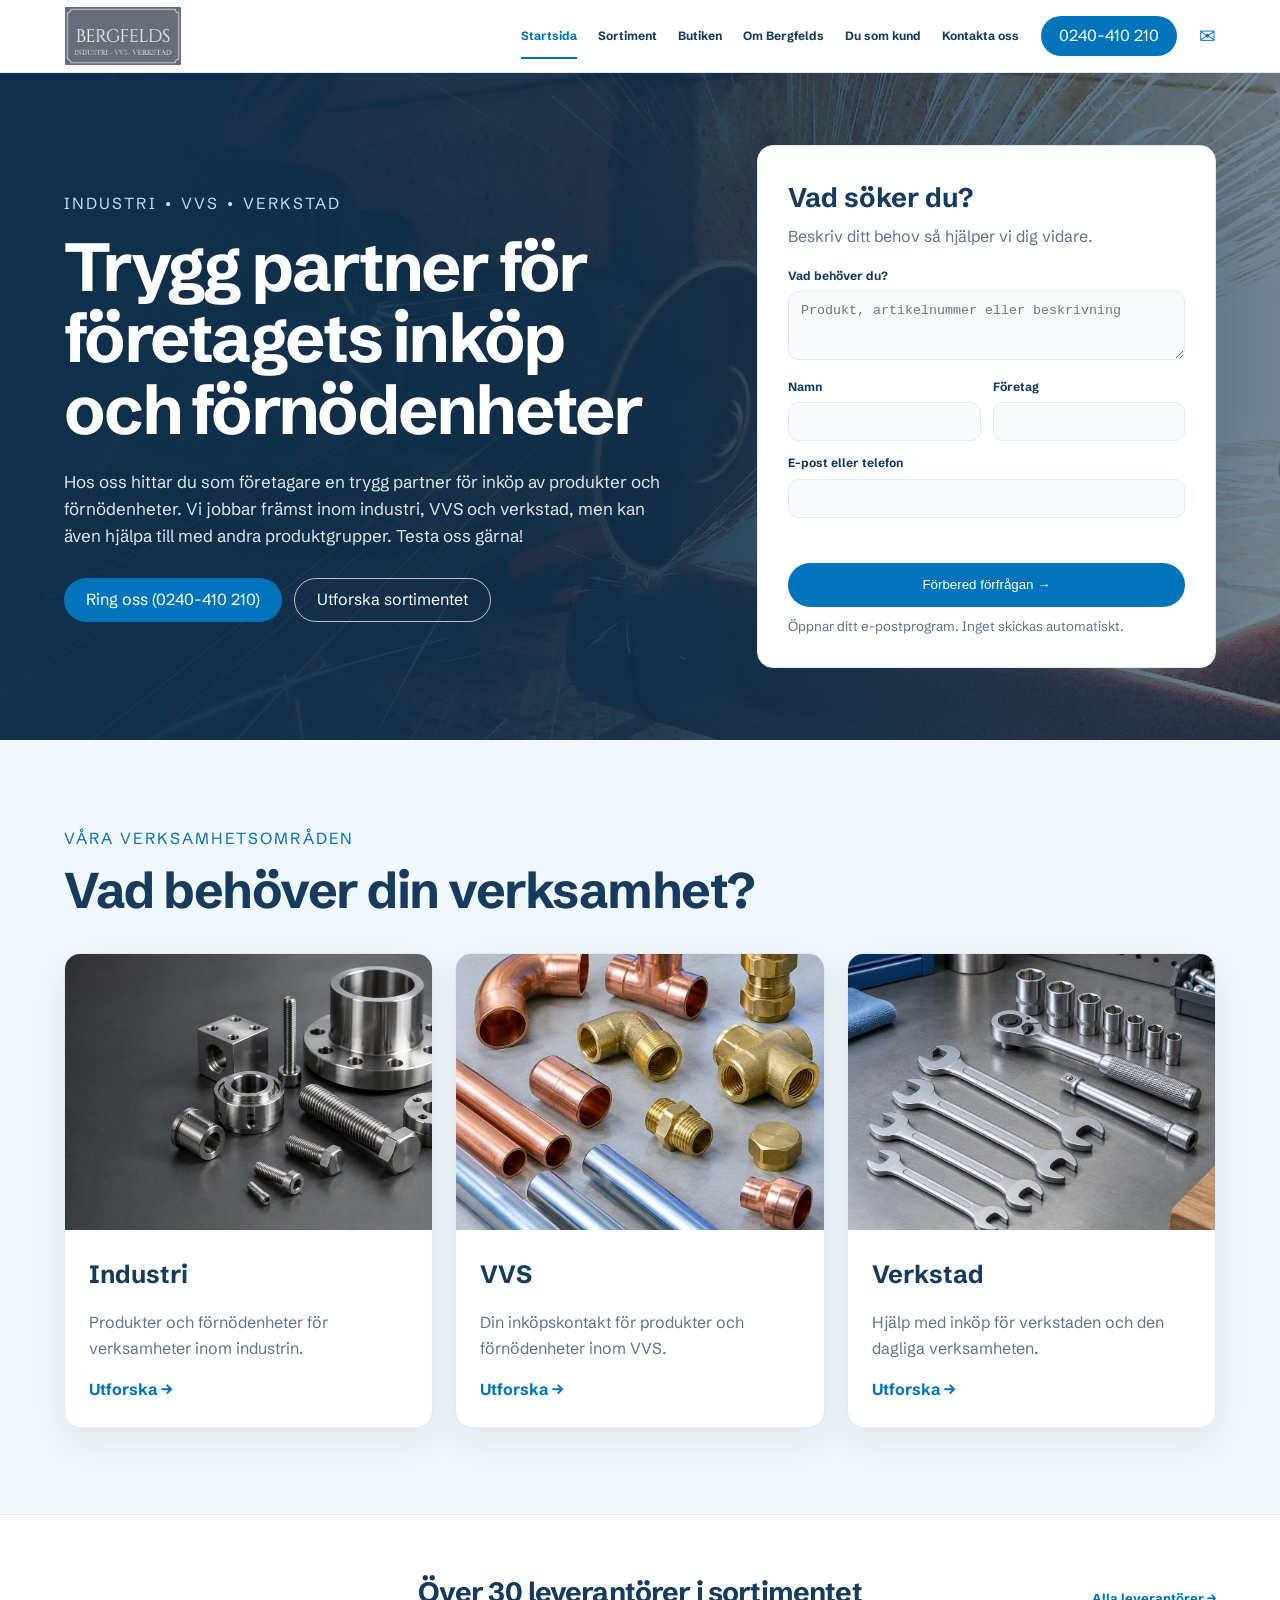
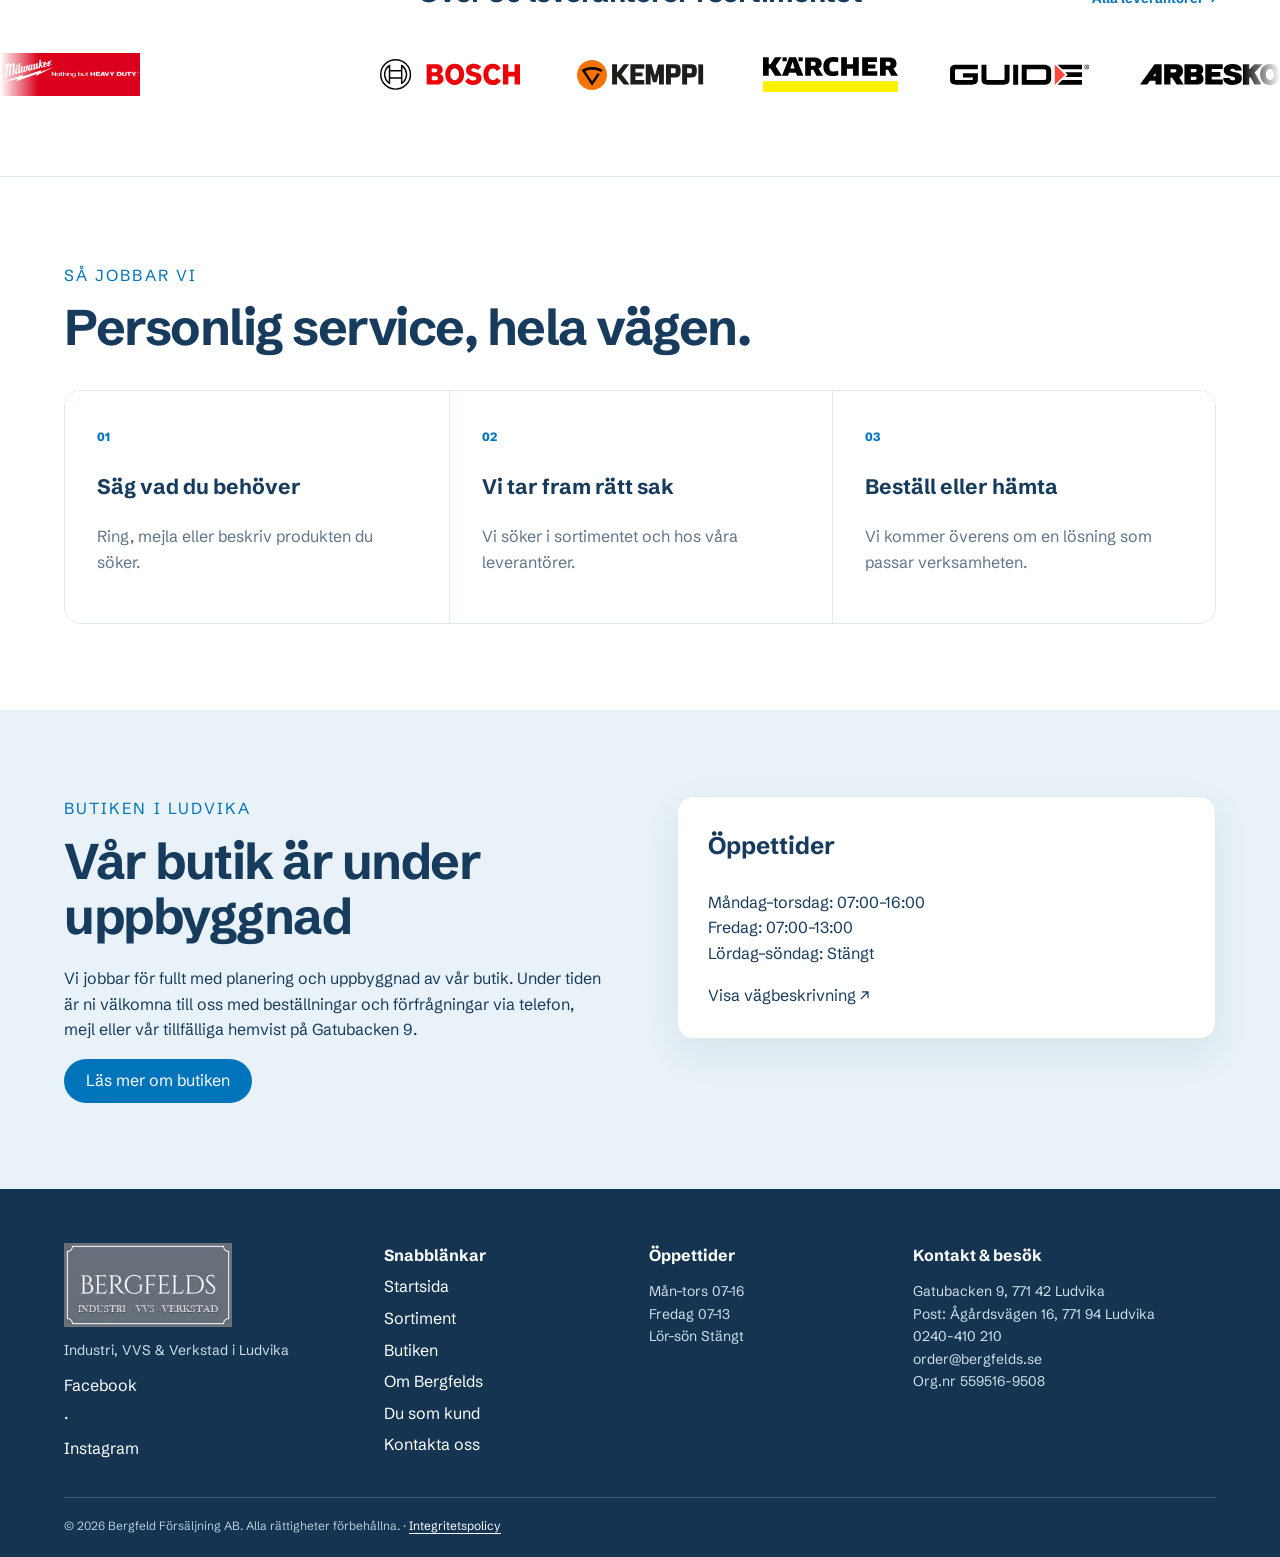
==== commit 2b582743: "Add Bergfelds privacy policy" ====
--- a/index.html
+++ b/index.html
@@ -4,4 +4,4 @@
 <section class="section"><div class="container"><em>VÅRA VERKSAMHETSOMRÅDEN</em><h2>Vad behöver din verksamhet?</h2><div class="cards"><article><img src="assets/industry.jpg" alt="Industri"><div><h3>Industri</h3><p>Produkter och förnödenheter för verksamheter inom industrin.</p><a href="sortiment.html#industri">Utforska →</a></div></article><article><img src="assets/plumbing.jpg" alt="VVS"><div><h3>VVS</h3><p>Din inköpskontakt för produkter och förnödenheter inom VVS.</p><a href="sortiment.html#vvs">Utforska →</a></div></article><article><img src="assets/workshop.jpg" alt="Verkstad"><div><h3>Verkstad</h3><p>Hjälp med inköp för verkstaden och den dagliga verksamheten.</p><a href="sortiment.html#verkstad">Utforska →</a></div></article></div></div></section>
 <section class="marquee-section"><div class="container supplier-heading"><div><h2>Över 30 leverantörer i sortimentet</h2><a class="all-suppliers-link" href="sortiment.html#leverantorer">Alla leverantörer →</a></div></div><div class="supplier-marquee" aria-label="Produktleverantörer och regionala industriföretag"><div class="supplier-track"></div></div></section>
 <section class="section process"><div class="container"><em>SÅ JOBBAR VI</em><h2>Personlig service, hela vägen.</h2><div class="steps"><article><span>01</span><h3>Säg vad du behöver</h3><p>Ring, mejla eller beskriv produkten du söker.</p></article><article><span>02</span><h3>Vi tar fram rätt sak</h3><p>Vi söker i sortimentet och hos våra leverantörer.</p></article><article><span>03</span><h3>Beställ eller hämta</h3><p>Vi kommer överens om en lösning som passar verksamheten.</p></article></div></div></section><section class="section pale"><div class="container split"><div><em>BUTIKEN I LUDVIKA</em><h2>Vår butik är under uppbyggnad</h2><p>Vi jobbar för fullt med planering och uppbyggnad av vår butik. Under tiden är ni välkomna till oss med beställningar och förfrågningar via telefon, mejl eller vår tillfälliga hemvist på Gatubacken 9.</p><a class="btn" href="butiken.html">Läs mer om butiken</a></div><div class="status-card"><h3>Öppettider</h3><p>Måndag–torsdag: 07:00–16:00<br>Fredag: 07:00–13:00<br>Lördag–söndag: Stängt</p><a href="https://www.google.com/maps/search/?api=1&query=Gatubacken+9+771+42+Ludvika" target="_blank" rel="noreferrer">Visa vägbeskrivning ↗</a></div></div></section></main>
-<footer><div class="container footer4"><div><a class="logo" href="index.html" aria-label="Bergfelds startsida"><img class="brand-image footer-brand" src="assets/bergfelds-logo.jpg" alt="Bergfelds – Industri, VVS och Verkstad"></a><p>Industri, VVS & Verkstad i Ludvika</p><a href="https://facebook.com/profile.php?id=61582548335301">Facebook</a> · <a href="https://instagram.com/bergfelds_denlillagrossisten/">Instagram</a></div><div><b>Snabblänkar</b><a href="index.html">Startsida</a><a href="sortiment.html">Sortiment</a><a href="butiken.html">Butiken</a><a href="om-bergfelds.html">Om Bergfelds</a><a href="du-som-kund.html">Du som kund</a><a href="kontakta-oss.html">Kontakta oss</a></div><div><b>Öppettider</b><p>Mån–tors 07–16<br>Fredag 07–13<br>Lör–sön Stängt</p></div><div><b>Kontakt & besök</b><p>Gatubacken 9, 771 42 Ludvika<br>Post: Ågårdsvägen 16, 771 94 Ludvika<br><a href="tel:+46240410210">0240-410 210</a><br><a href="mailto:order@bergfelds.se">order@bergfelds.se</a><br>Org.nr 559516-9508</p></div></div><div class="container copy">© <span data-year>2026</span> Bergfeld Försäljning AB. Alla rättigheter förbehållna.</div></footer></body></html>
+<footer><div class="container footer4"><div><a class="logo" href="index.html" aria-label="Bergfelds startsida"><img class="brand-image footer-brand" src="assets/bergfelds-logo.jpg" alt="Bergfelds – Industri, VVS och Verkstad"></a><p>Industri, VVS & Verkstad i Ludvika</p><a href="https://facebook.com/profile.php?id=61582548335301">Facebook</a> · <a href="https://instagram.com/bergfelds_denlillagrossisten/">Instagram</a></div><div><b>Snabblänkar</b><a href="index.html">Startsida</a><a href="sortiment.html">Sortiment</a><a href="butiken.html">Butiken</a><a href="om-bergfelds.html">Om Bergfelds</a><a href="du-som-kund.html">Du som kund</a><a href="kontakta-oss.html">Kontakta oss</a></div><div><b>Öppettider</b><p>Mån–tors 07–16<br>Fredag 07–13<br>Lör–sön Stängt</p></div><div><b>Kontakt & besök</b><p>Gatubacken 9, 771 42 Ludvika<br>Post: Ågårdsvägen 16, 771 94 Ludvika<br><a href="tel:+46240410210">0240-410 210</a><br><a href="mailto:order@bergfelds.se">order@bergfelds.se</a><br>Org.nr 559516-9508</p></div></div><div class="container copy">© <span data-year>2026</span> Bergfeld Försäljning AB. Alla rättigheter förbehållna. · <a href="integritetspolicy.html">Integritetspolicy</a></div></footer></body></html>
--- a/style.css
+++ b/style.css
@@ -3,3 +3,4 @@
 @media(max-width:1000px){.nav nav{display:none;position:absolute;top:72px;left:0;right:0;padding:14px 24px 24px;background:#fff;border-bottom:1px solid var(--line)}.nav nav.open{display:grid}.nav nav a{height:auto;padding:10px}.nav nav a.active:after{display:none}#menu{display:block;margin-left:auto;border:0;background:none;color:var(--navy);font-size:25px}.call{margin-left:0}.mail{display:none}.hero-grid,.hero-grid.one{grid-template-columns:1fr;gap:36px}.hero-form{max-width:620px}.story{grid-template-columns:1fr 1fr}.story .status-card{grid-column:1/-1}.footer4{grid-template-columns:1fr 1fr}.category-catalog,.supplier-directory{grid-template-columns:1fr 1fr}.all-suppliers-link{position:static;display:inline-block;margin-bottom:18px}}
 @media(max-width:700px){.container{width:calc(100% - 30px)}.call{display:none}.hero-grid,.hero-grid.one{min-height:auto;padding:52px 0}.hero h1{font-size:42px}.section{padding:64px 0}.cards,.steps,.split,.story,.contact,.category-catalog,.supplier-directory,.value-cards,.benefits,.footer4,.product-list>article{grid-template-columns:1fr}.steps article+article{border-left:0;border-top:1px solid var(--line)}.product-list>article:nth-child(even) img{order:0}.cols,.people{grid-template-columns:1fr}.form{padding:23px}.supplier-set{gap:32px;padding-right:32px}.supplier-logo{width:112px;height:48px}.supplier-logo img{max-height:39px}.footer4{gap:28px}.cta,.banner{align-items:flex-start;flex-direction:column}}
 @media(prefers-reduced-motion:reduce){html{scroll-behavior:auto}.supplier-track{animation:none}.supplier-set[aria-hidden=true]{display:none}}
+.policy-content{max-width:820px}.policy-content h2{margin:42px 0 10px;font-size:25px;letter-spacing:-.02em}.policy-content h2:first-child{margin-top:0}.policy-content p{color:var(--muted)}.policy-content a{color:var(--blue);font-weight:700}.policy-updated{margin-top:45px;padding-top:20px;border-top:1px solid var(--line);font-size:13px}.copy a{color:#fff;text-decoration:underline;text-underline-offset:3px}
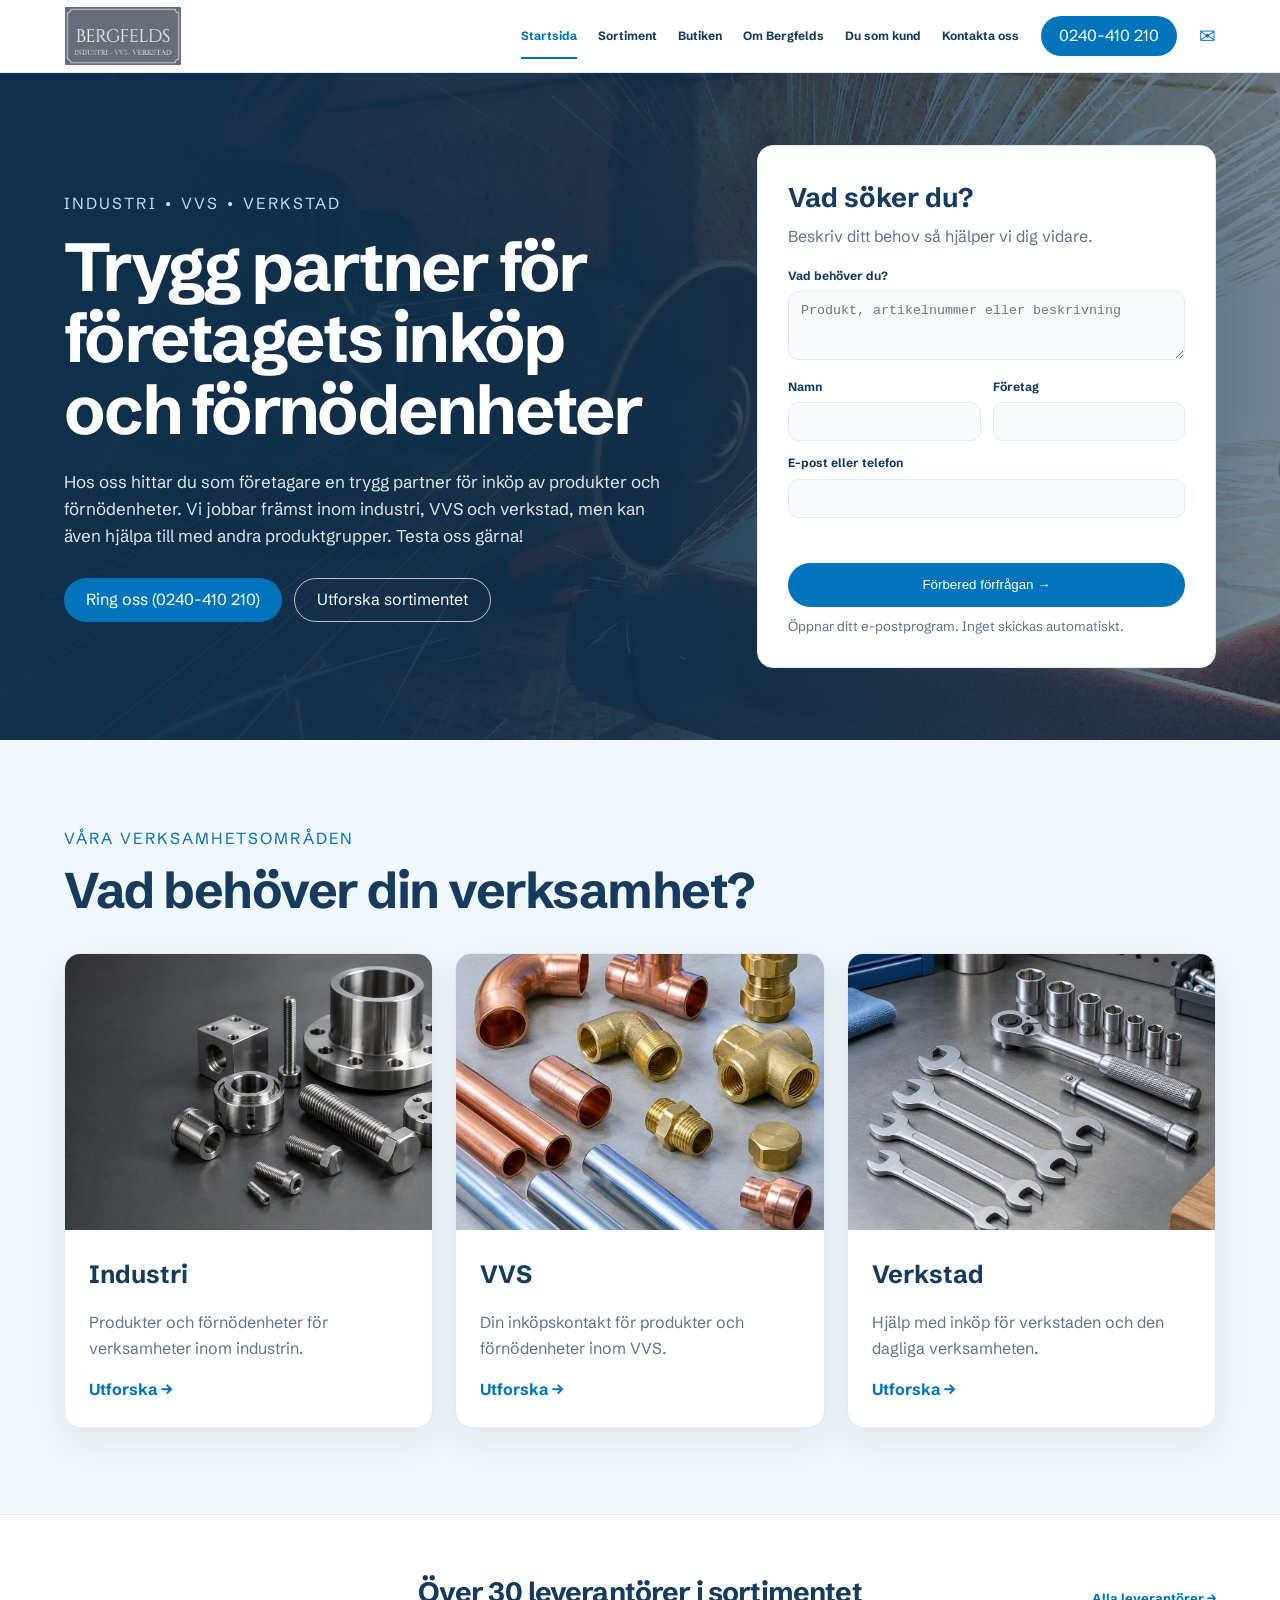
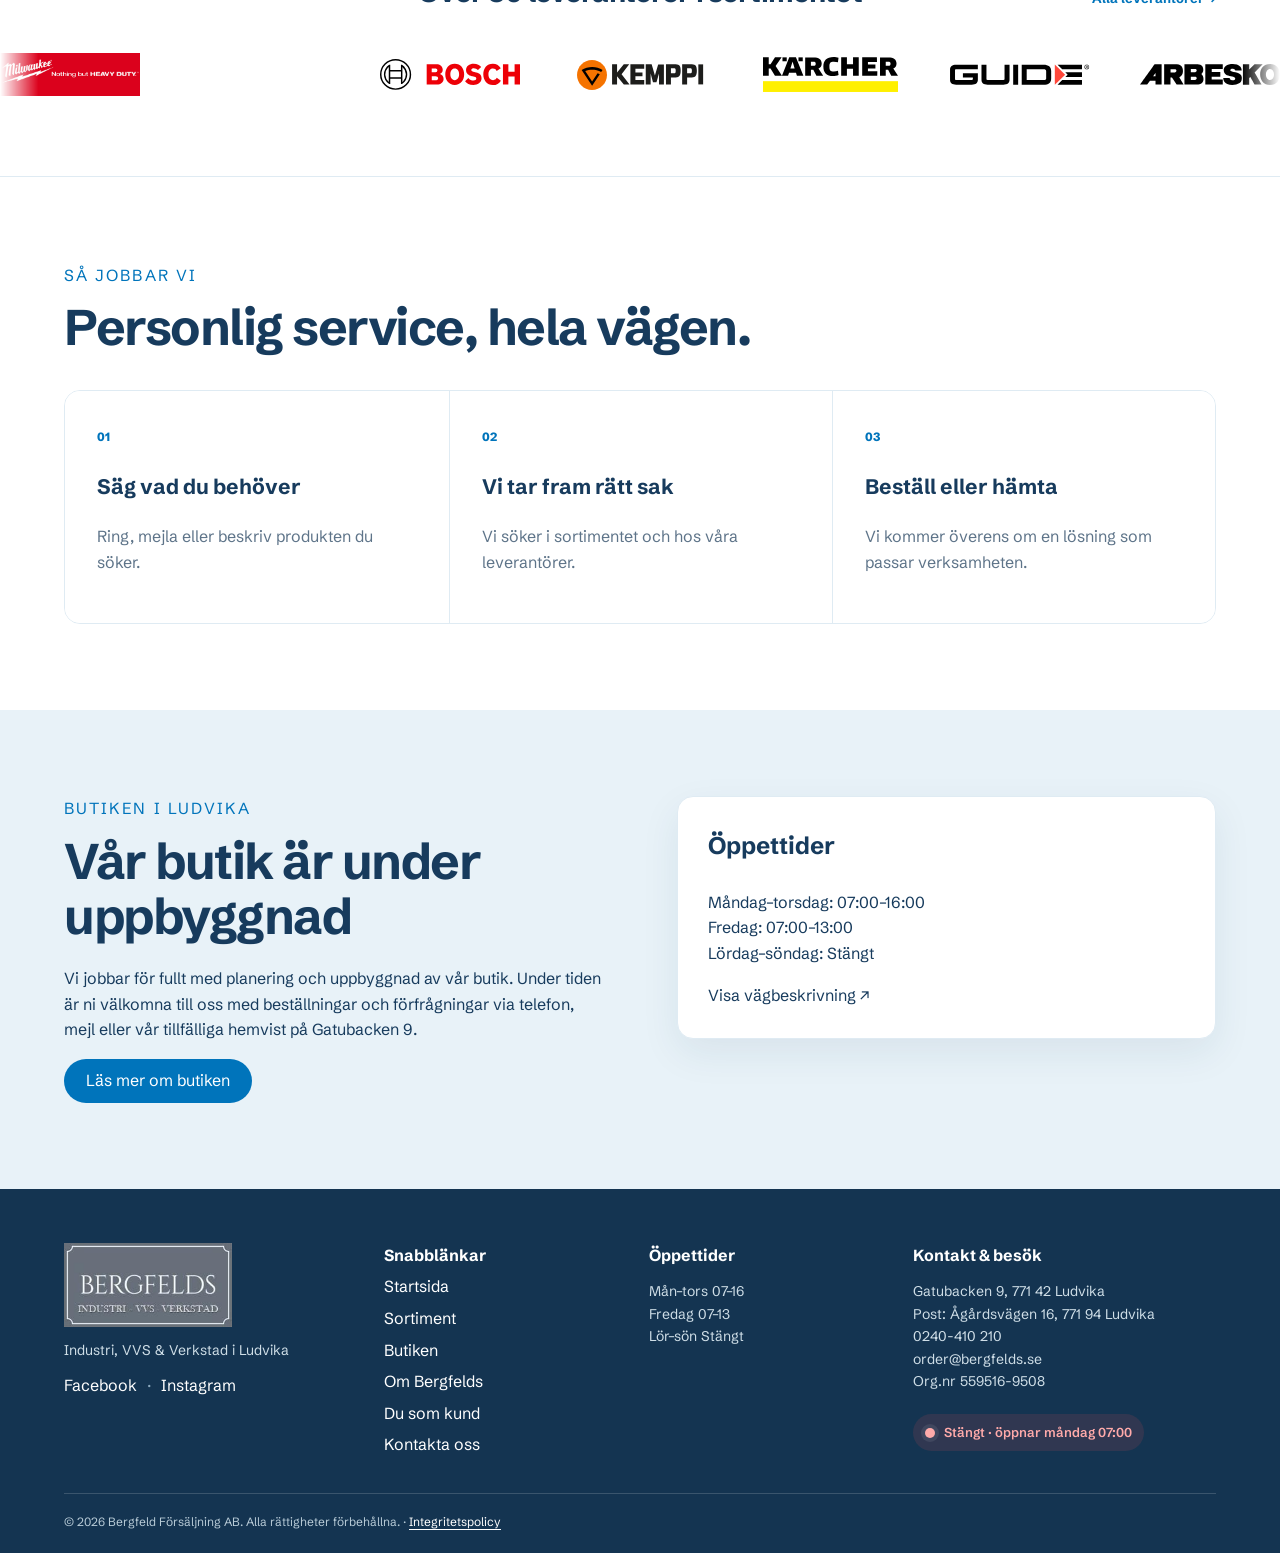
==== commit 999500fe: "Add live opening status to footer" ====
--- a/index.html
+++ b/index.html
@@ -4,4 +4,4 @@
 <section class="section"><div class="container"><em>VÅRA VERKSAMHETSOMRÅDEN</em><h2>Vad behöver din verksamhet?</h2><div class="cards"><article><img src="assets/industry.jpg" alt="Industri"><div><h3>Industri</h3><p>Produkter och förnödenheter för verksamheter inom industrin.</p><a href="sortiment.html#industri">Utforska →</a></div></article><article><img src="assets/plumbing.jpg" alt="VVS"><div><h3>VVS</h3><p>Din inköpskontakt för produkter och förnödenheter inom VVS.</p><a href="sortiment.html#vvs">Utforska →</a></div></article><article><img src="assets/workshop.jpg" alt="Verkstad"><div><h3>Verkstad</h3><p>Hjälp med inköp för verkstaden och den dagliga verksamheten.</p><a href="sortiment.html#verkstad">Utforska →</a></div></article></div></div></section>
 <section class="marquee-section"><div class="container supplier-heading"><div><h2>Över 30 leverantörer i sortimentet</h2><a class="all-suppliers-link" href="sortiment.html#leverantorer">Alla leverantörer →</a></div></div><div class="supplier-marquee" aria-label="Produktleverantörer och regionala industriföretag"><div class="supplier-track"></div></div></section>
 <section class="section process"><div class="container"><em>SÅ JOBBAR VI</em><h2>Personlig service, hela vägen.</h2><div class="steps"><article><span>01</span><h3>Säg vad du behöver</h3><p>Ring, mejla eller beskriv produkten du söker.</p></article><article><span>02</span><h3>Vi tar fram rätt sak</h3><p>Vi söker i sortimentet och hos våra leverantörer.</p></article><article><span>03</span><h3>Beställ eller hämta</h3><p>Vi kommer överens om en lösning som passar verksamheten.</p></article></div></div></section><section class="section pale"><div class="container split"><div><em>BUTIKEN I LUDVIKA</em><h2>Vår butik är under uppbyggnad</h2><p>Vi jobbar för fullt med planering och uppbyggnad av vår butik. Under tiden är ni välkomna till oss med beställningar och förfrågningar via telefon, mejl eller vår tillfälliga hemvist på Gatubacken 9.</p><a class="btn" href="butiken.html">Läs mer om butiken</a></div><div class="status-card"><h3>Öppettider</h3><p>Måndag–torsdag: 07:00–16:00<br>Fredag: 07:00–13:00<br>Lördag–söndag: Stängt</p><a href="https://www.google.com/maps/search/?api=1&query=Gatubacken+9+771+42+Ludvika" target="_blank" rel="noreferrer">Visa vägbeskrivning ↗</a></div></div></section></main>
-<footer><div class="container footer4"><div><a class="logo" href="index.html" aria-label="Bergfelds startsida"><img class="brand-image footer-brand" src="assets/bergfelds-logo.jpg" alt="Bergfelds – Industri, VVS och Verkstad"></a><p>Industri, VVS & Verkstad i Ludvika</p><a href="https://facebook.com/profile.php?id=61582548335301">Facebook</a> · <a href="https://instagram.com/bergfelds_denlillagrossisten/">Instagram</a></div><div><b>Snabblänkar</b><a href="index.html">Startsida</a><a href="sortiment.html">Sortiment</a><a href="butiken.html">Butiken</a><a href="om-bergfelds.html">Om Bergfelds</a><a href="du-som-kund.html">Du som kund</a><a href="kontakta-oss.html">Kontakta oss</a></div><div><b>Öppettider</b><p>Mån–tors 07–16<br>Fredag 07–13<br>Lör–sön Stängt</p></div><div><b>Kontakt & besök</b><p>Gatubacken 9, 771 42 Ludvika<br>Post: Ågårdsvägen 16, 771 94 Ludvika<br><a href="tel:+46240410210">0240-410 210</a><br><a href="mailto:order@bergfelds.se">order@bergfelds.se</a><br>Org.nr 559516-9508</p></div></div><div class="container copy">© <span data-year>2026</span> Bergfeld Försäljning AB. Alla rättigheter förbehållna. · <a href="integritetspolicy.html">Integritetspolicy</a></div></footer></body></html>
+<footer><div class="container footer4"><div><a class="logo" href="index.html" aria-label="Bergfelds startsida"><img class="brand-image footer-brand" src="assets/bergfelds-logo.jpg" alt="Bergfelds – Industri, VVS och Verkstad"></a><p>Industri, VVS & Verkstad i Ludvika</p><div class="social-links"><a href="https://facebook.com/profile.php?id=61582548335301">Facebook</a><span aria-hidden="true">·</span><a href="https://instagram.com/bergfelds_denlillagrossisten/">Instagram</a></div></div><div><b>Snabblänkar</b><a href="index.html">Startsida</a><a href="sortiment.html">Sortiment</a><a href="butiken.html">Butiken</a><a href="om-bergfelds.html">Om Bergfelds</a><a href="du-som-kund.html">Du som kund</a><a href="kontakta-oss.html">Kontakta oss</a></div><div><b>Öppettider</b><p>Mån–tors 07–16<br>Fredag 07–13<br>Lör–sön Stängt</p></div><div><b>Kontakt & besök</b><p>Gatubacken 9, 771 42 Ludvika<br>Post: Ågårdsvägen 16, 771 94 Ludvika<br><a href="tel:+46240410210">0240-410 210</a><br><a href="mailto:order@bergfelds.se">order@bergfelds.se</a><br>Org.nr 559516-9508</p><div class="opening-status" data-opening-status aria-live="polite"><span class="status-dot"></span><span class="status-text">Kontrollerar öppettider…</span></div></div></div><div class="container copy">© <span data-year>2026</span> Bergfeld Försäljning AB. Alla rättigheter förbehållna. · <a href="integritetspolicy.html">Integritetspolicy</a></div></footer></body></html>
--- a/style.css
+++ b/style.css
@@ -4,3 +4,4 @@
 @media(max-width:700px){.container{width:calc(100% - 30px)}.call{display:none}.hero-grid,.hero-grid.one{min-height:auto;padding:52px 0}.hero h1{font-size:42px}.section{padding:64px 0}.cards,.steps,.split,.story,.contact,.category-catalog,.supplier-directory,.value-cards,.benefits,.footer4,.product-list>article{grid-template-columns:1fr}.steps article+article{border-left:0;border-top:1px solid var(--line)}.product-list>article:nth-child(even) img{order:0}.cols,.people{grid-template-columns:1fr}.form{padding:23px}.supplier-set{gap:32px;padding-right:32px}.supplier-logo{width:112px;height:48px}.supplier-logo img{max-height:39px}.footer4{gap:28px}.cta,.banner{align-items:flex-start;flex-direction:column}}
 @media(prefers-reduced-motion:reduce){html{scroll-behavior:auto}.supplier-track{animation:none}.supplier-set[aria-hidden=true]{display:none}}
 .policy-content{max-width:820px}.policy-content h2{margin:42px 0 10px;font-size:25px;letter-spacing:-.02em}.policy-content h2:first-child{margin-top:0}.policy-content p{color:var(--muted)}.policy-content a{color:var(--blue);font-weight:700}.policy-updated{margin-top:45px;padding-top:20px;border-top:1px solid var(--line);font-size:13px}.copy a{color:#fff;text-decoration:underline;text-underline-offset:3px}
+.opening-status{display:flex;align-items:center;gap:9px;margin-top:10px;padding:8px 12px;border-radius:999px;font-size:13px;font-weight:600}.opening-status.is-open{background:rgba(46,190,106,.13);color:#8ae0ad}.opening-status.is-closed{background:rgba(238,77,77,.13);color:#ffaaaa}.status-dot{width:10px;height:10px;flex:none;border-radius:50%;background:currentColor;box-shadow:0 0 0 4px rgba(255,255,255,.08)}.social-links{display:flex;align-items:center;gap:10px}.social-links span{color:#8eabc0}.footer4>div>.social-links{flex-direction:row}
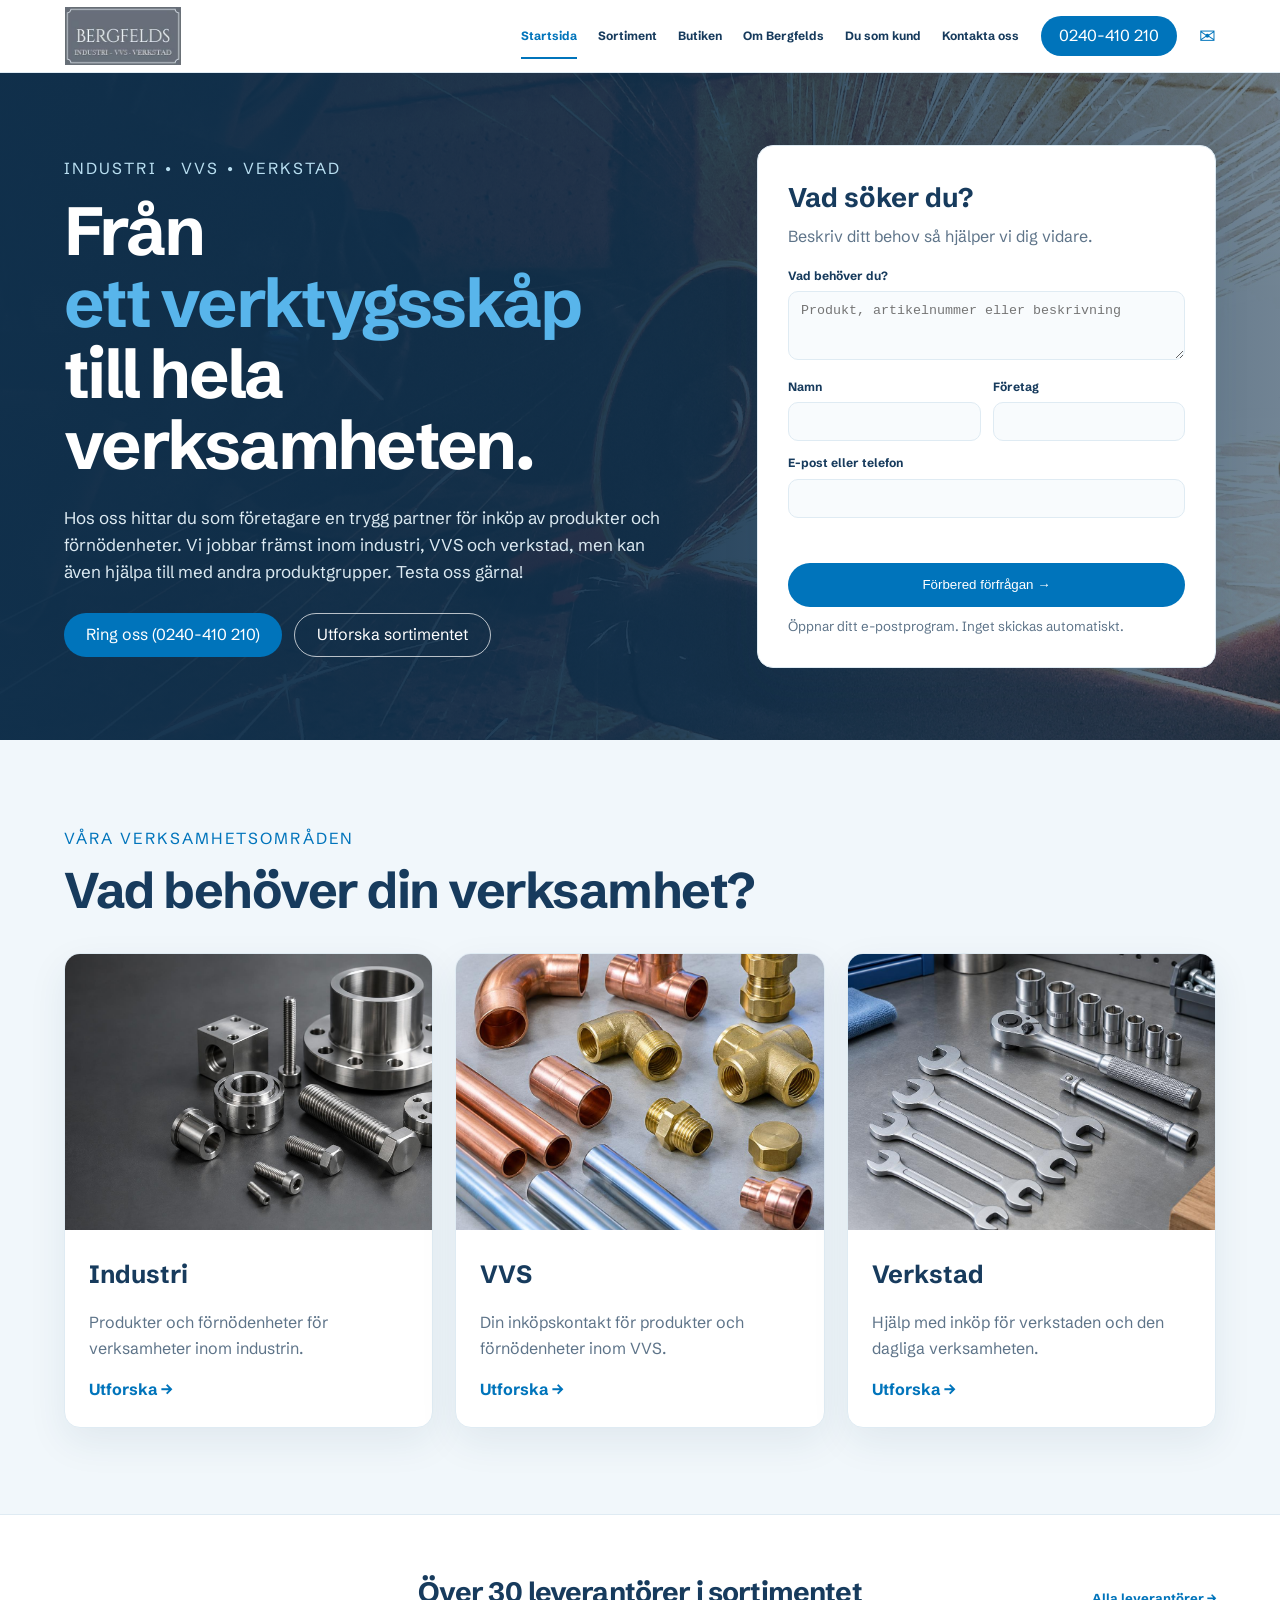
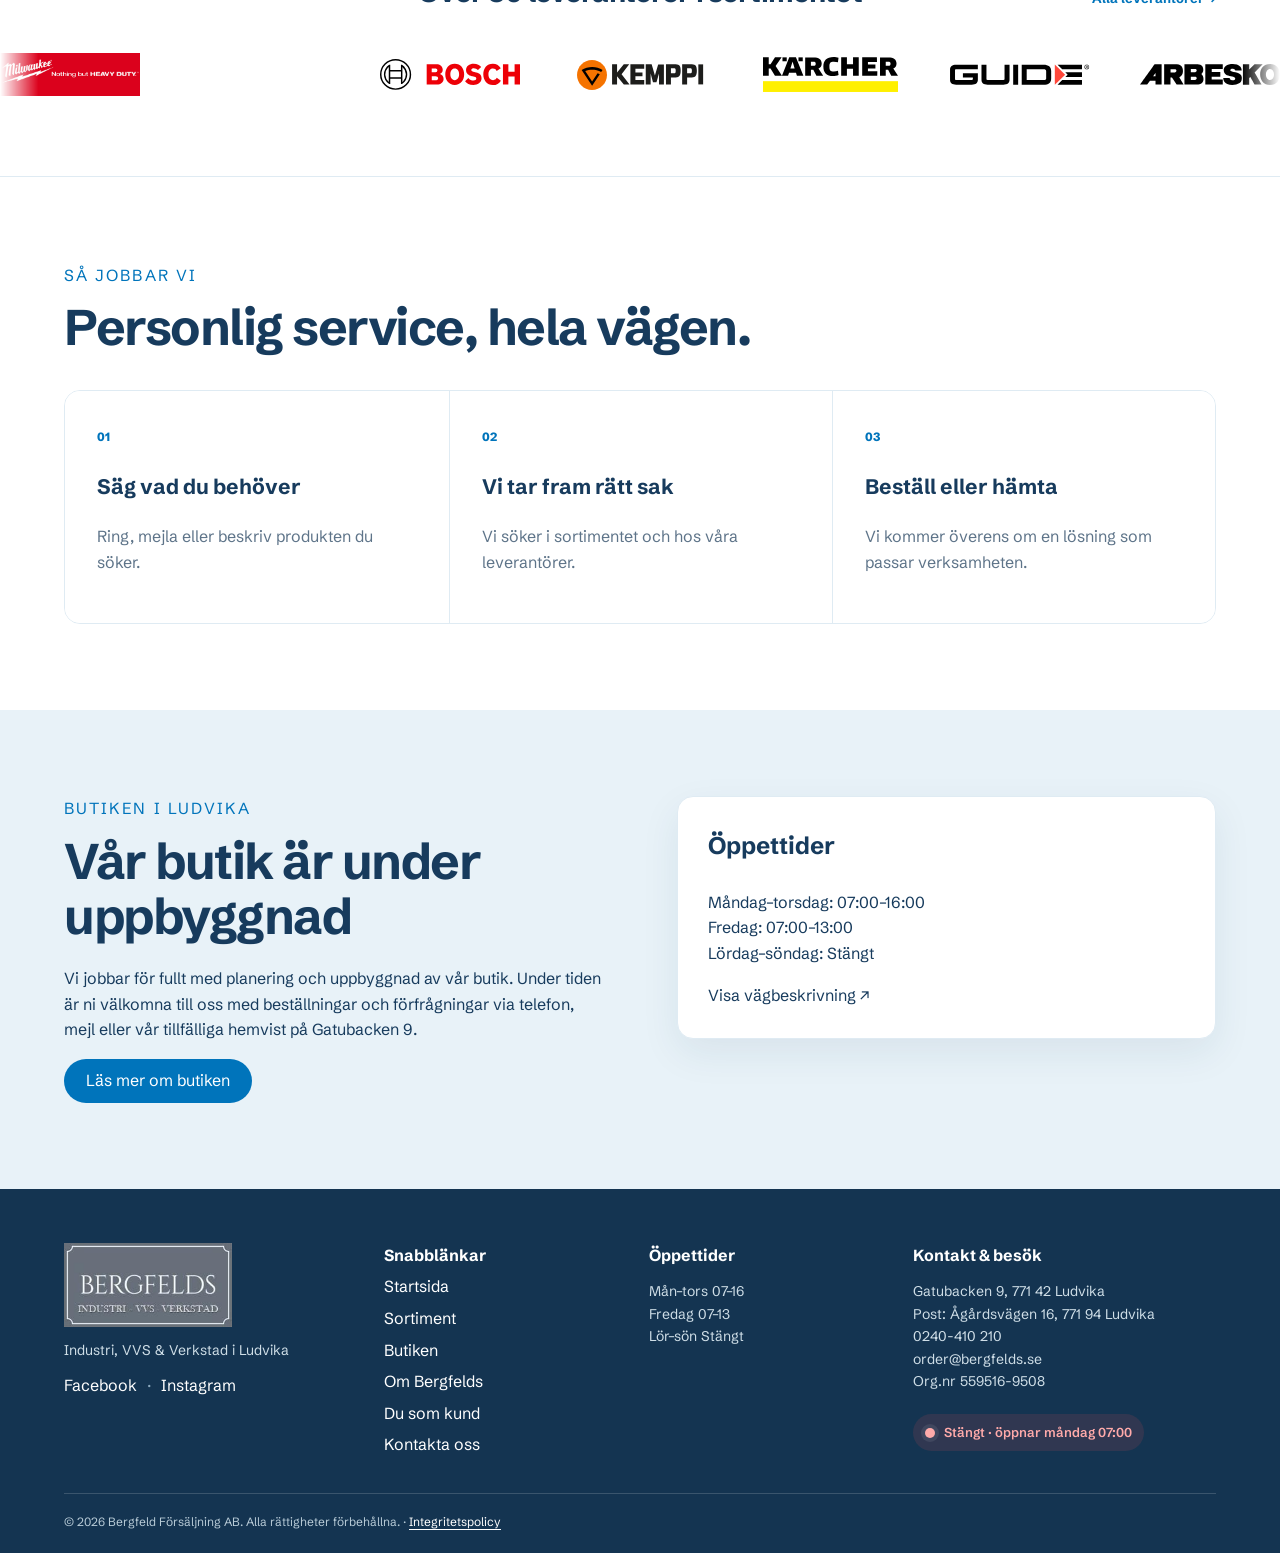
==== commit 6d7d045e: "Add rotating hero needs" ====
--- a/index.html
+++ b/index.html
@@ -1,6 +1,6 @@
 <!doctype html><html lang="sv"><head><meta charset="utf-8"><meta name="viewport" content="width=device-width,initial-scale=1"><meta name="description" content="Bergfelds – trygg inköpspartner inom industri, VVS och verkstad i Ludvika."><title>Bergfelds | Din inköpskanal</title><link rel="icon" href="assets/favicon.png"><link rel="preconnect" href="https://fonts.googleapis.com"><link rel="stylesheet" href="https://fonts.googleapis.com/css2?family=Schibsted+Grotesk:wght@400;600;700&display=swap"><link rel="stylesheet" href="style.css"><script src="main.js" defer></script></head><body>
 <header><div class="container nav"><a class="logo" href="index.html" aria-label="Bergfelds startsida"><img class="brand-image" src="assets/bergfelds-logo.jpg" alt="Bergfelds – Industri, VVS och Verkstad"></a><button id="menu" aria-label="Öppna meny" aria-expanded="false">☰</button><nav><a href="index.html">Startsida</a><a href="sortiment.html">Sortiment</a><a href="butiken.html">Butiken</a><a href="om-bergfelds.html">Om Bergfelds</a><a href="du-som-kund.html">Du som kund</a><a href="kontakta-oss.html">Kontakta oss</a></nav><a class="btn call" href="tel:+46240410210">0240-410 210</a><a class="mail" href="mailto:order@bergfelds.se" aria-label="Mejla oss">✉</a></div></header>
-<main><section class="hero"><img src="assets/bergfelds-original-industry.jpg" alt="Illustrativ industribild från Bergfelds"><div class="shade"></div><div class="container hero-grid one"><div><em>INDUSTRI • VVS • VERKSTAD</em><h1>Trygg partner för företagets inköp och förnödenheter</h1><p>Hos oss hittar du som företagare en trygg partner för inköp av produkter och förnödenheter. Vi jobbar främst inom industri, VVS och verkstad, men kan även hjälpa till med andra produktgrupper. Testa oss gärna!</p><div class="actions"><a class="btn" href="tel:+46240410210">Ring oss (0240-410 210)</a><a class="btn outline" href="sortiment.html">Utforska sortimentet</a></div></div><form class="form hero-form" novalidate><h2>Vad söker du?</h2><p>Beskriv ditt behov så hjälper vi dig vidare.</p><label>Vad behöver du?<textarea name="description" rows="3" placeholder="Produkt, artikelnummer eller beskrivning" required></textarea></label><div class="cols"><label>Namn<input name="name" required></label><label>Företag<input name="company" required></label></div><label>E-post eller telefon<input name="contact" required></label><output aria-live="polite"></output><button class="btn" type="submit">Förbered förfrågan →</button><small>Öppnar ditt e-postprogram. Inget skickas automatiskt.</small></form></div></section>
+<main><section class="hero"><img src="assets/bergfelds-original-industry.jpg" alt="Illustrativ industribild från Bergfelds"><div class="shade"></div><div class="container hero-grid one"><div><em>INDUSTRI • VVS • VERKSTAD</em><h1>Från <span class="rotating-need" data-rotating-need>ett verktygsskåp</span><br>till hela verksamheten.</h1><p>Hos oss hittar du som företagare en trygg partner för inköp av produkter och förnödenheter. Vi jobbar främst inom industri, VVS och verkstad, men kan även hjälpa till med andra produktgrupper. Testa oss gärna!</p><div class="actions"><a class="btn" href="tel:+46240410210">Ring oss (0240-410 210)</a><a class="btn outline" href="sortiment.html">Utforska sortimentet</a></div></div><form class="form hero-form" novalidate><h2>Vad söker du?</h2><p>Beskriv ditt behov så hjälper vi dig vidare.</p><label>Vad behöver du?<textarea name="description" rows="3" placeholder="Produkt, artikelnummer eller beskrivning" required></textarea></label><div class="cols"><label>Namn<input name="name" required></label><label>Företag<input name="company" required></label></div><label>E-post eller telefon<input name="contact" required></label><output aria-live="polite"></output><button class="btn" type="submit">Förbered förfrågan →</button><small>Öppnar ditt e-postprogram. Inget skickas automatiskt.</small></form></div></section>
 <section class="section"><div class="container"><em>VÅRA VERKSAMHETSOMRÅDEN</em><h2>Vad behöver din verksamhet?</h2><div class="cards"><article><img src="assets/industry.jpg" alt="Industri"><div><h3>Industri</h3><p>Produkter och förnödenheter för verksamheter inom industrin.</p><a href="sortiment.html#industri">Utforska →</a></div></article><article><img src="assets/plumbing.jpg" alt="VVS"><div><h3>VVS</h3><p>Din inköpskontakt för produkter och förnödenheter inom VVS.</p><a href="sortiment.html#vvs">Utforska →</a></div></article><article><img src="assets/workshop.jpg" alt="Verkstad"><div><h3>Verkstad</h3><p>Hjälp med inköp för verkstaden och den dagliga verksamheten.</p><a href="sortiment.html#verkstad">Utforska →</a></div></article></div></div></section>
 <section class="marquee-section"><div class="container supplier-heading"><div><h2>Över 30 leverantörer i sortimentet</h2><a class="all-suppliers-link" href="sortiment.html#leverantorer">Alla leverantörer →</a></div></div><div class="supplier-marquee" aria-label="Produktleverantörer och regionala industriföretag"><div class="supplier-track"></div></div></section>
 <section class="section process"><div class="container"><em>SÅ JOBBAR VI</em><h2>Personlig service, hela vägen.</h2><div class="steps"><article><span>01</span><h3>Säg vad du behöver</h3><p>Ring, mejla eller beskriv produkten du söker.</p></article><article><span>02</span><h3>Vi tar fram rätt sak</h3><p>Vi söker i sortimentet och hos våra leverantörer.</p></article><article><span>03</span><h3>Beställ eller hämta</h3><p>Vi kommer överens om en lösning som passar verksamheten.</p></article></div></div></section><section class="section pale"><div class="container split"><div><em>BUTIKEN I LUDVIKA</em><h2>Vår butik är under uppbyggnad</h2><p>Vi jobbar för fullt med planering och uppbyggnad av vår butik. Under tiden är ni välkomna till oss med beställningar och förfrågningar via telefon, mejl eller vår tillfälliga hemvist på Gatubacken 9.</p><a class="btn" href="butiken.html">Läs mer om butiken</a></div><div class="status-card"><h3>Öppettider</h3><p>Måndag–torsdag: 07:00–16:00<br>Fredag: 07:00–13:00<br>Lördag–söndag: Stängt</p><a href="https://www.google.com/maps/search/?api=1&query=Gatubacken+9+771+42+Ludvika" target="_blank" rel="noreferrer">Visa vägbeskrivning ↗</a></div></div></section></main>
--- a/style.css
+++ b/style.css
@@ -5,3 +5,5 @@
 @media(prefers-reduced-motion:reduce){html{scroll-behavior:auto}.supplier-track{animation:none}.supplier-set[aria-hidden=true]{display:none}}
 .policy-content{max-width:820px}.policy-content h2{margin:42px 0 10px;font-size:25px;letter-spacing:-.02em}.policy-content h2:first-child{margin-top:0}.policy-content p{color:var(--muted)}.policy-content a{color:var(--blue);font-weight:700}.policy-updated{margin-top:45px;padding-top:20px;border-top:1px solid var(--line);font-size:13px}.copy a{color:#fff;text-decoration:underline;text-underline-offset:3px}
 .opening-status{display:flex;align-items:center;gap:9px;margin-top:10px;padding:8px 12px;border-radius:999px;font-size:13px;font-weight:600}.opening-status.is-open{background:rgba(46,190,106,.13);color:#8ae0ad}.opening-status.is-closed{background:rgba(238,77,77,.13);color:#ffaaaa}.status-dot{width:10px;height:10px;flex:none;border-radius:50%;background:currentColor;box-shadow:0 0 0 4px rgba(255,255,255,.08)}.social-links{display:flex;align-items:center;gap:10px}.social-links span{color:#8eabc0}.footer4>div>.social-links{flex-direction:row}
+.rotating-need{display:inline-block;min-width:8.7em;color:#58b5eb;transition:opacity .28s ease,transform .28s ease}.rotating-need.is-changing{opacity:0;transform:translateY(10px)}
+@media(max-width:700px){.rotating-need{min-width:0}}
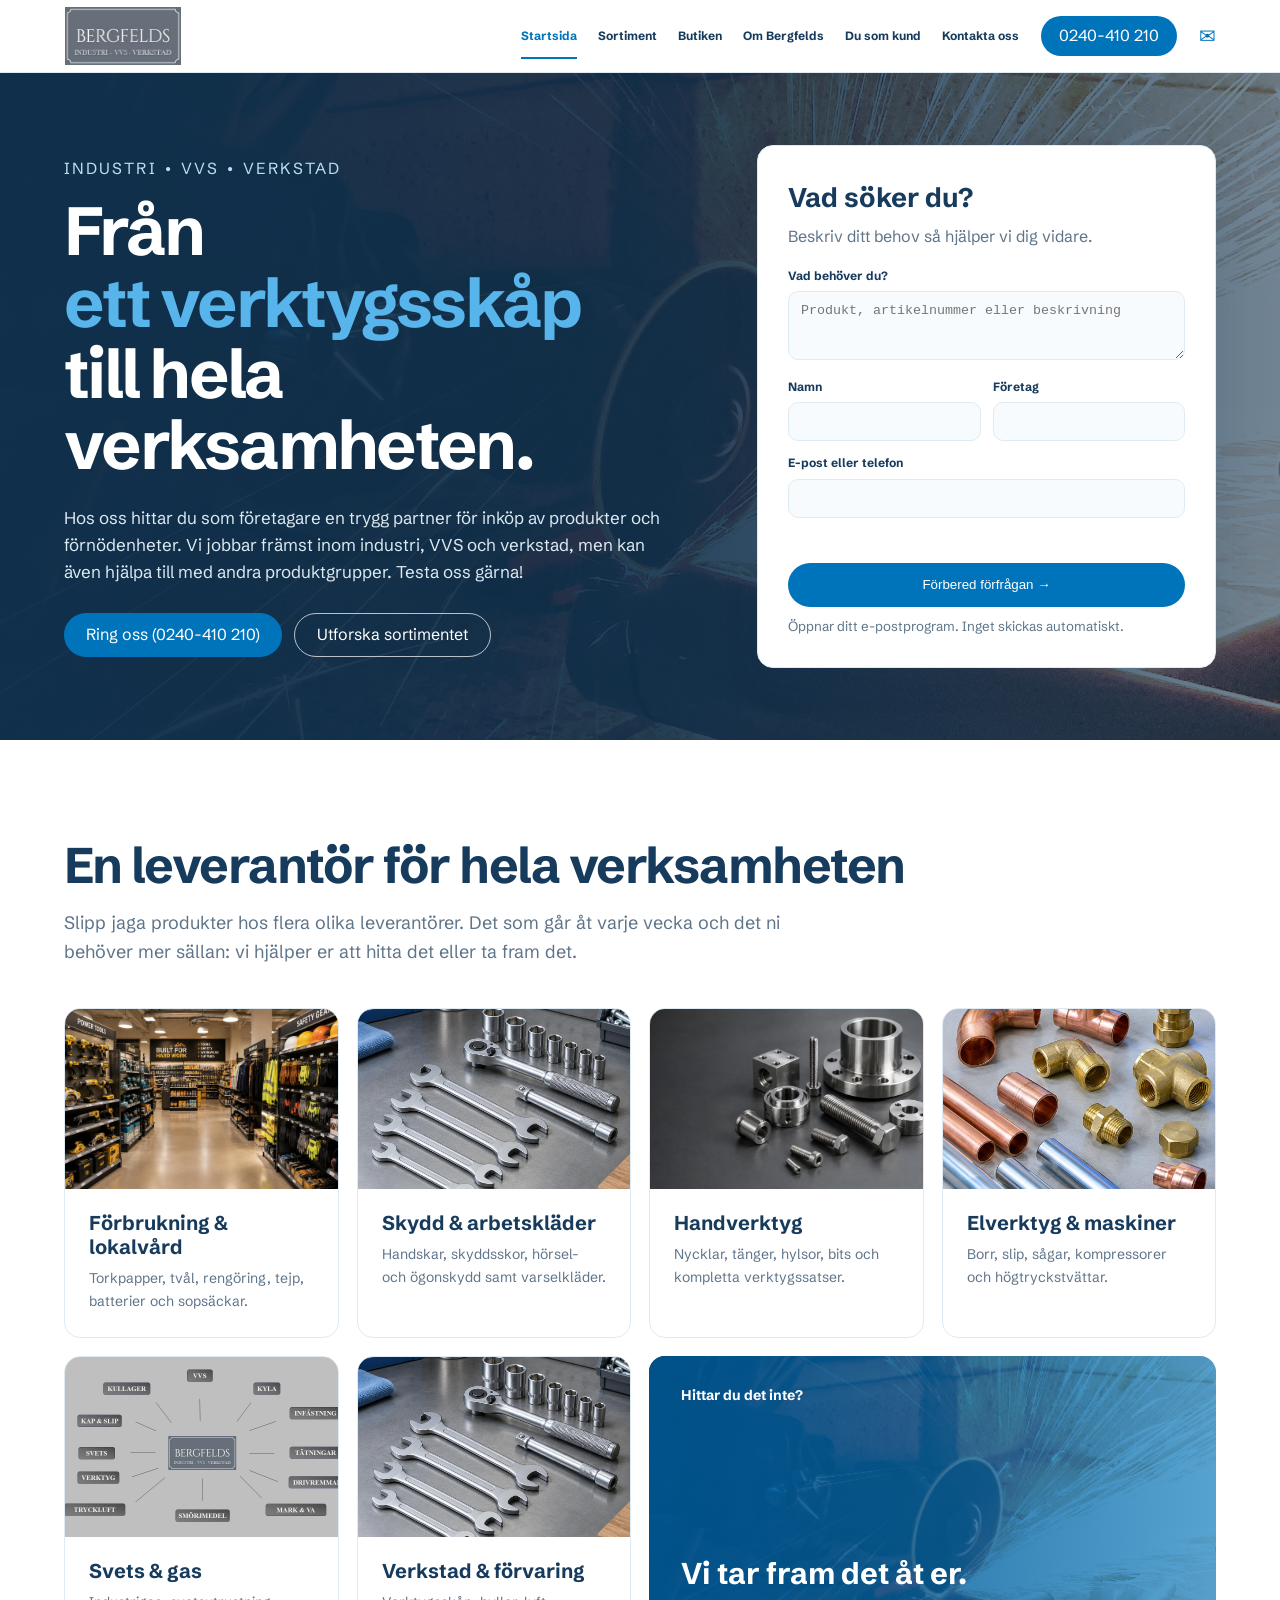
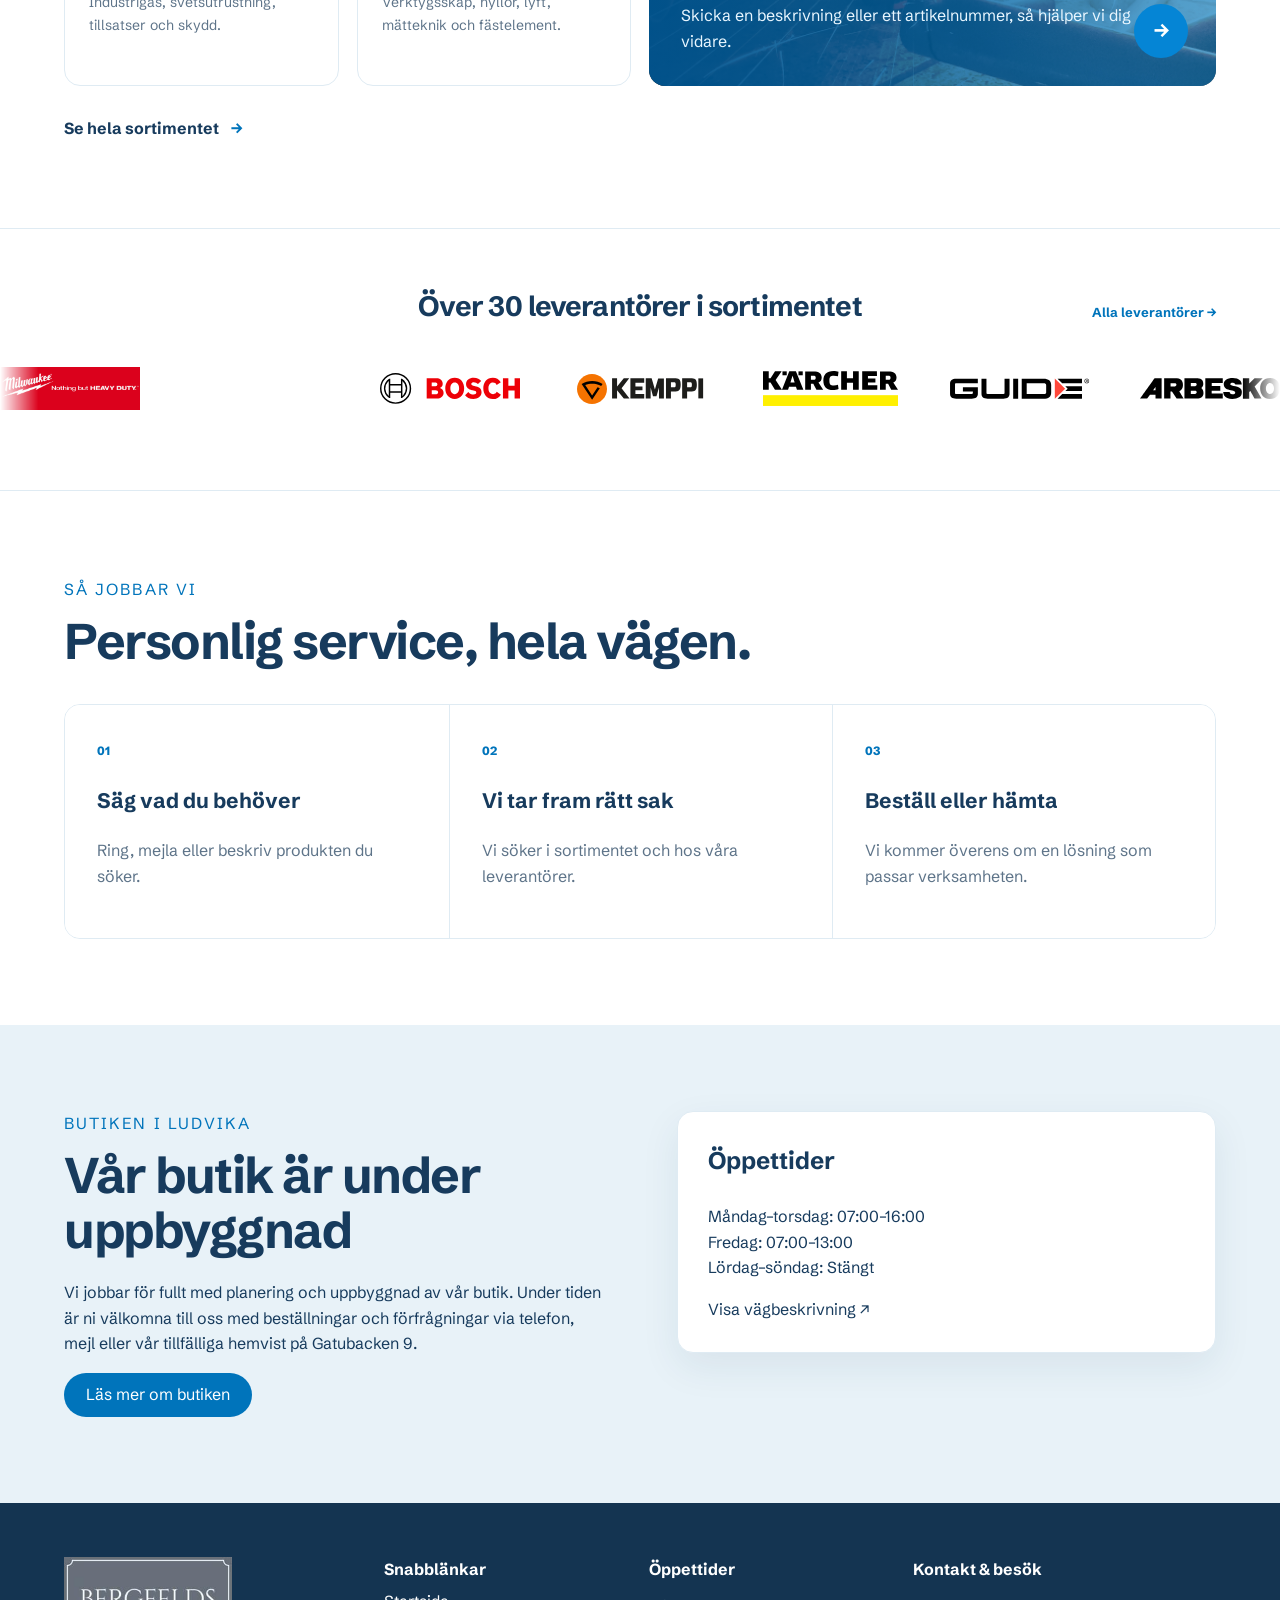
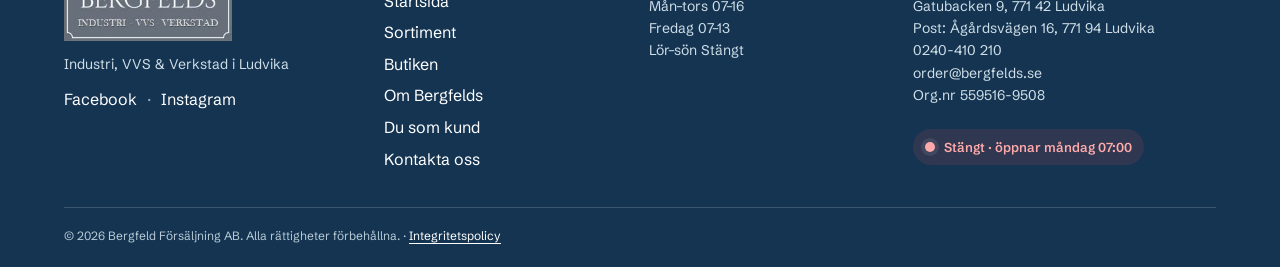
==== commit e302c555: "Add homepage assortment grid" ====
--- a/index.html
+++ b/index.html
@@ -1,7 +1,7 @@
 <!doctype html><html lang="sv"><head><meta charset="utf-8"><meta name="viewport" content="width=device-width,initial-scale=1"><meta name="description" content="Bergfelds – trygg inköpspartner inom industri, VVS och verkstad i Ludvika."><title>Bergfelds | Din inköpskanal</title><link rel="icon" href="assets/favicon.png"><link rel="preconnect" href="https://fonts.googleapis.com"><link rel="stylesheet" href="https://fonts.googleapis.com/css2?family=Schibsted+Grotesk:wght@400;600;700&display=swap"><link rel="stylesheet" href="style.css"><script src="main.js" defer></script></head><body>
 <header><div class="container nav"><a class="logo" href="index.html" aria-label="Bergfelds startsida"><img class="brand-image" src="assets/bergfelds-logo.jpg" alt="Bergfelds – Industri, VVS och Verkstad"></a><button id="menu" aria-label="Öppna meny" aria-expanded="false">☰</button><nav><a href="index.html">Startsida</a><a href="sortiment.html">Sortiment</a><a href="butiken.html">Butiken</a><a href="om-bergfelds.html">Om Bergfelds</a><a href="du-som-kund.html">Du som kund</a><a href="kontakta-oss.html">Kontakta oss</a></nav><a class="btn call" href="tel:+46240410210">0240-410 210</a><a class="mail" href="mailto:order@bergfelds.se" aria-label="Mejla oss">✉</a></div></header>
 <main><section class="hero"><img src="assets/bergfelds-original-industry.jpg" alt="Illustrativ industribild från Bergfelds"><div class="shade"></div><div class="container hero-grid one"><div><em>INDUSTRI • VVS • VERKSTAD</em><h1>Från <span class="rotating-need" data-rotating-need>ett verktygsskåp</span><br>till hela verksamheten.</h1><p>Hos oss hittar du som företagare en trygg partner för inköp av produkter och förnödenheter. Vi jobbar främst inom industri, VVS och verkstad, men kan även hjälpa till med andra produktgrupper. Testa oss gärna!</p><div class="actions"><a class="btn" href="tel:+46240410210">Ring oss (0240-410 210)</a><a class="btn outline" href="sortiment.html">Utforska sortimentet</a></div></div><form class="form hero-form" novalidate><h2>Vad söker du?</h2><p>Beskriv ditt behov så hjälper vi dig vidare.</p><label>Vad behöver du?<textarea name="description" rows="3" placeholder="Produkt, artikelnummer eller beskrivning" required></textarea></label><div class="cols"><label>Namn<input name="name" required></label><label>Företag<input name="company" required></label></div><label>E-post eller telefon<input name="contact" required></label><output aria-live="polite"></output><button class="btn" type="submit">Förbered förfrågan →</button><small>Öppnar ditt e-postprogram. Inget skickas automatiskt.</small></form></div></section>
-<section class="section"><div class="container"><em>VÅRA VERKSAMHETSOMRÅDEN</em><h2>Vad behöver din verksamhet?</h2><div class="cards"><article><img src="assets/industry.jpg" alt="Industri"><div><h3>Industri</h3><p>Produkter och förnödenheter för verksamheter inom industrin.</p><a href="sortiment.html#industri">Utforska →</a></div></article><article><img src="assets/plumbing.jpg" alt="VVS"><div><h3>VVS</h3><p>Din inköpskontakt för produkter och förnödenheter inom VVS.</p><a href="sortiment.html#vvs">Utforska →</a></div></article><article><img src="assets/workshop.jpg" alt="Verkstad"><div><h3>Verkstad</h3><p>Hjälp med inköp för verkstaden och den dagliga verksamheten.</p><a href="sortiment.html#verkstad">Utforska →</a></div></article></div></div></section>
+<section class="section range-section"><div class="container"><h2>En leverantör för hela verksamheten</h2><p class="range-intro">Slipp jaga produkter hos flera olika leverantörer. Det som går åt varje vecka och det ni behöver mer sällan: vi hjälper er att hitta det eller ta fram det.</p><div class="range-grid"><a class="range-card" href="sortiment.html"><img src="assets/hero.jpg" alt="Förbrukning och lokalvård"><div><h3>Förbrukning &amp; lokalvård</h3><p>Torkpapper, tvål, rengöring, tejp, batterier och sopsäckar.</p></div></a><a class="range-card" href="sortiment.html"><img src="assets/workshop.jpg" alt="Skydd och arbetskläder"><div><h3>Skydd &amp; arbetskläder</h3><p>Handskar, skyddsskor, hörsel- och ögonskydd samt varselkläder.</p></div></a><a class="range-card" href="sortiment.html"><img src="assets/industry.jpg" alt="Handverktyg"><div><h3>Handverktyg</h3><p>Nycklar, tänger, hylsor, bits och kompletta verktygssatser.</p></div></a><a class="range-card" href="sortiment.html"><img src="assets/plumbing.jpg" alt="Elverktyg och maskiner"><div><h3>Elverktyg &amp; maskiner</h3><p>Borr, slip, sågar, kompressorer och högtryckstvättar.</p></div></a><a class="range-card" href="sortiment.html"><img src="assets/bergfelds-product-overview.jpg" alt="Svets och gas"><div><h3>Svets &amp; gas</h3><p>Industrigas, svetsutrustning, tillsatser och skydd.</p></div></a><a class="range-card" href="sortiment.html"><img src="assets/workshop.jpg" alt="Verkstad och förvaring"><div><h3>Verkstad &amp; förvaring</h3><p>Verktygsskåp, hyllor, lyft, mätteknik och fästelement.</p></div></a><a class="range-feature" href="sortiment.html"><img src="assets/bergfelds-original-industry.jpg" alt="Bergfelds hjälper dig hitta rätt produkt"><span class="feature-shade"></span><div><span class="feature-kicker">Hittar du det inte?</span><h3>Vi tar fram det åt er.</h3><p>Skicka en beskrivning eller ett artikelnummer, så hjälper vi dig vidare.</p><b aria-hidden="true">→</b></div></a></div><a class="range-all" href="sortiment.html">Se hela sortimentet <span>→</span></a></div></section>
 <section class="marquee-section"><div class="container supplier-heading"><div><h2>Över 30 leverantörer i sortimentet</h2><a class="all-suppliers-link" href="sortiment.html#leverantorer">Alla leverantörer →</a></div></div><div class="supplier-marquee" aria-label="Produktleverantörer och regionala industriföretag"><div class="supplier-track"></div></div></section>
 <section class="section process"><div class="container"><em>SÅ JOBBAR VI</em><h2>Personlig service, hela vägen.</h2><div class="steps"><article><span>01</span><h3>Säg vad du behöver</h3><p>Ring, mejla eller beskriv produkten du söker.</p></article><article><span>02</span><h3>Vi tar fram rätt sak</h3><p>Vi söker i sortimentet och hos våra leverantörer.</p></article><article><span>03</span><h3>Beställ eller hämta</h3><p>Vi kommer överens om en lösning som passar verksamheten.</p></article></div></div></section><section class="section pale"><div class="container split"><div><em>BUTIKEN I LUDVIKA</em><h2>Vår butik är under uppbyggnad</h2><p>Vi jobbar för fullt med planering och uppbyggnad av vår butik. Under tiden är ni välkomna till oss med beställningar och förfrågningar via telefon, mejl eller vår tillfälliga hemvist på Gatubacken 9.</p><a class="btn" href="butiken.html">Läs mer om butiken</a></div><div class="status-card"><h3>Öppettider</h3><p>Måndag–torsdag: 07:00–16:00<br>Fredag: 07:00–13:00<br>Lördag–söndag: Stängt</p><a href="https://www.google.com/maps/search/?api=1&query=Gatubacken+9+771+42+Ludvika" target="_blank" rel="noreferrer">Visa vägbeskrivning ↗</a></div></div></section></main>
 <footer><div class="container footer4"><div><a class="logo" href="index.html" aria-label="Bergfelds startsida"><img class="brand-image footer-brand" src="assets/bergfelds-logo.jpg" alt="Bergfelds – Industri, VVS och Verkstad"></a><p>Industri, VVS & Verkstad i Ludvika</p><div class="social-links"><a href="https://facebook.com/profile.php?id=61582548335301">Facebook</a><span aria-hidden="true">·</span><a href="https://instagram.com/bergfelds_denlillagrossisten/">Instagram</a></div></div><div><b>Snabblänkar</b><a href="index.html">Startsida</a><a href="sortiment.html">Sortiment</a><a href="butiken.html">Butiken</a><a href="om-bergfelds.html">Om Bergfelds</a><a href="du-som-kund.html">Du som kund</a><a href="kontakta-oss.html">Kontakta oss</a></div><div><b>Öppettider</b><p>Mån–tors 07–16<br>Fredag 07–13<br>Lör–sön Stängt</p></div><div><b>Kontakt & besök</b><p>Gatubacken 9, 771 42 Ludvika<br>Post: Ågårdsvägen 16, 771 94 Ludvika<br><a href="tel:+46240410210">0240-410 210</a><br><a href="mailto:order@bergfelds.se">order@bergfelds.se</a><br>Org.nr 559516-9508</p><div class="opening-status" data-opening-status aria-live="polite"><span class="status-dot"></span><span class="status-text">Kontrollerar öppettider…</span></div></div></div><div class="container copy">© <span data-year>2026</span> Bergfeld Försäljning AB. Alla rättigheter förbehållna. · <a href="integritetspolicy.html">Integritetspolicy</a></div></footer></body></html>
--- a/style.css
+++ b/style.css
@@ -7,3 +7,6 @@
 .opening-status{display:flex;align-items:center;gap:9px;margin-top:10px;padding:8px 12px;border-radius:999px;font-size:13px;font-weight:600}.opening-status.is-open{background:rgba(46,190,106,.13);color:#8ae0ad}.opening-status.is-closed{background:rgba(238,77,77,.13);color:#ffaaaa}.status-dot{width:10px;height:10px;flex:none;border-radius:50%;background:currentColor;box-shadow:0 0 0 4px rgba(255,255,255,.08)}.social-links{display:flex;align-items:center;gap:10px}.social-links span{color:#8eabc0}.footer4>div>.social-links{flex-direction:row}
 .rotating-need{display:inline-block;min-width:8.7em;color:#58b5eb;transition:opacity .28s ease,transform .28s ease}.rotating-need.is-changing{opacity:0;transform:translateY(10px)}
 @media(max-width:700px){.rotating-need{min-width:0}}
+.range-section{background:#fff}.range-section h2{margin-bottom:16px}.range-intro{max-width:720px;margin:0;color:var(--muted);font-size:18px}.range-grid{display:grid;grid-template-columns:repeat(4,1fr);gap:18px;margin-top:42px}.range-card{overflow:hidden;border:1px solid var(--line);border-radius:var(--radius);background:#fff;transition:transform .2s,border-color .2s,box-shadow .2s}.range-card:hover{transform:translateY(-4px);border-color:#acd2e7;box-shadow:var(--shadow)}.range-card img{width:100%;height:180px;object-fit:cover}.range-card div{padding:22px 24px 25px}.range-card h3{margin:0 0 8px;font-size:20px;line-height:1.2}.range-card p{margin:0;color:var(--muted);font-size:14px}.range-feature{position:relative;grid-column:span 2;min-height:330px;overflow:hidden;border-radius:var(--radius);color:#fff}.range-feature>img,.feature-shade{position:absolute;inset:0;width:100%;height:100%;object-fit:cover}.feature-shade{background:linear-gradient(90deg,rgba(0,84,143,.96),rgba(0,116,187,.65))}.range-feature>div{position:relative;display:flex;min-height:330px;flex-direction:column;justify-content:flex-end;padding:32px}.feature-kicker{position:absolute;top:28px;left:32px;font-size:14px;font-weight:700}.range-feature h3{margin:0 0 5px;font-size:30px}.range-feature p{max-width:520px;margin:0;color:#e8f6ff}.range-feature b{position:absolute;right:28px;bottom:28px;display:grid;width:54px;height:54px;place-items:center;border-radius:50%;background:#0585d5;font-size:21px;transition:transform .2s}.range-feature:hover b{transform:translateX(4px)}.range-all{display:inline-flex;gap:12px;margin-top:30px;color:var(--navy);font-weight:700}.range-all span{color:var(--blue)}
+@media(max-width:1000px){.range-grid{grid-template-columns:repeat(2,1fr)}.range-feature{grid-column:span 2}}
+@media(max-width:600px){.range-grid{grid-template-columns:1fr}.range-feature{grid-column:auto;min-height:340px}.range-feature>div{min-height:340px}.range-card img{height:205px}}
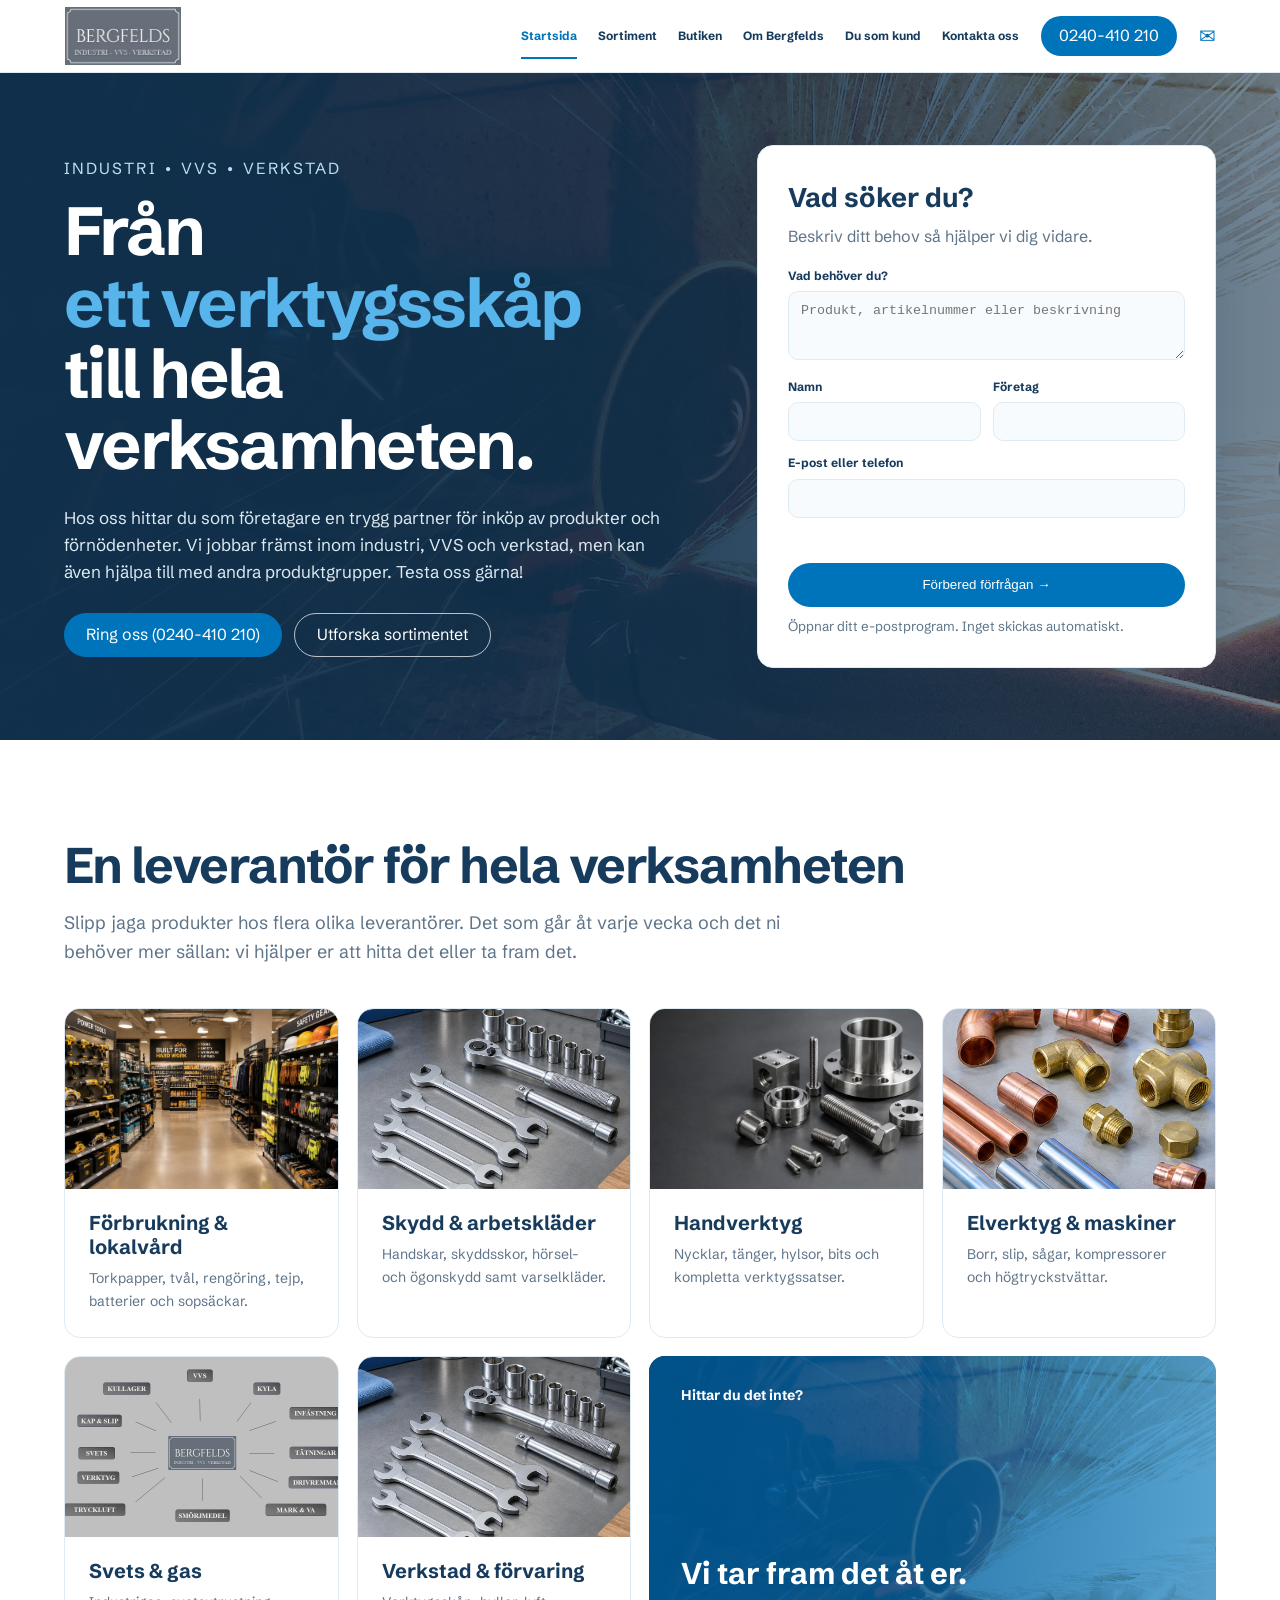
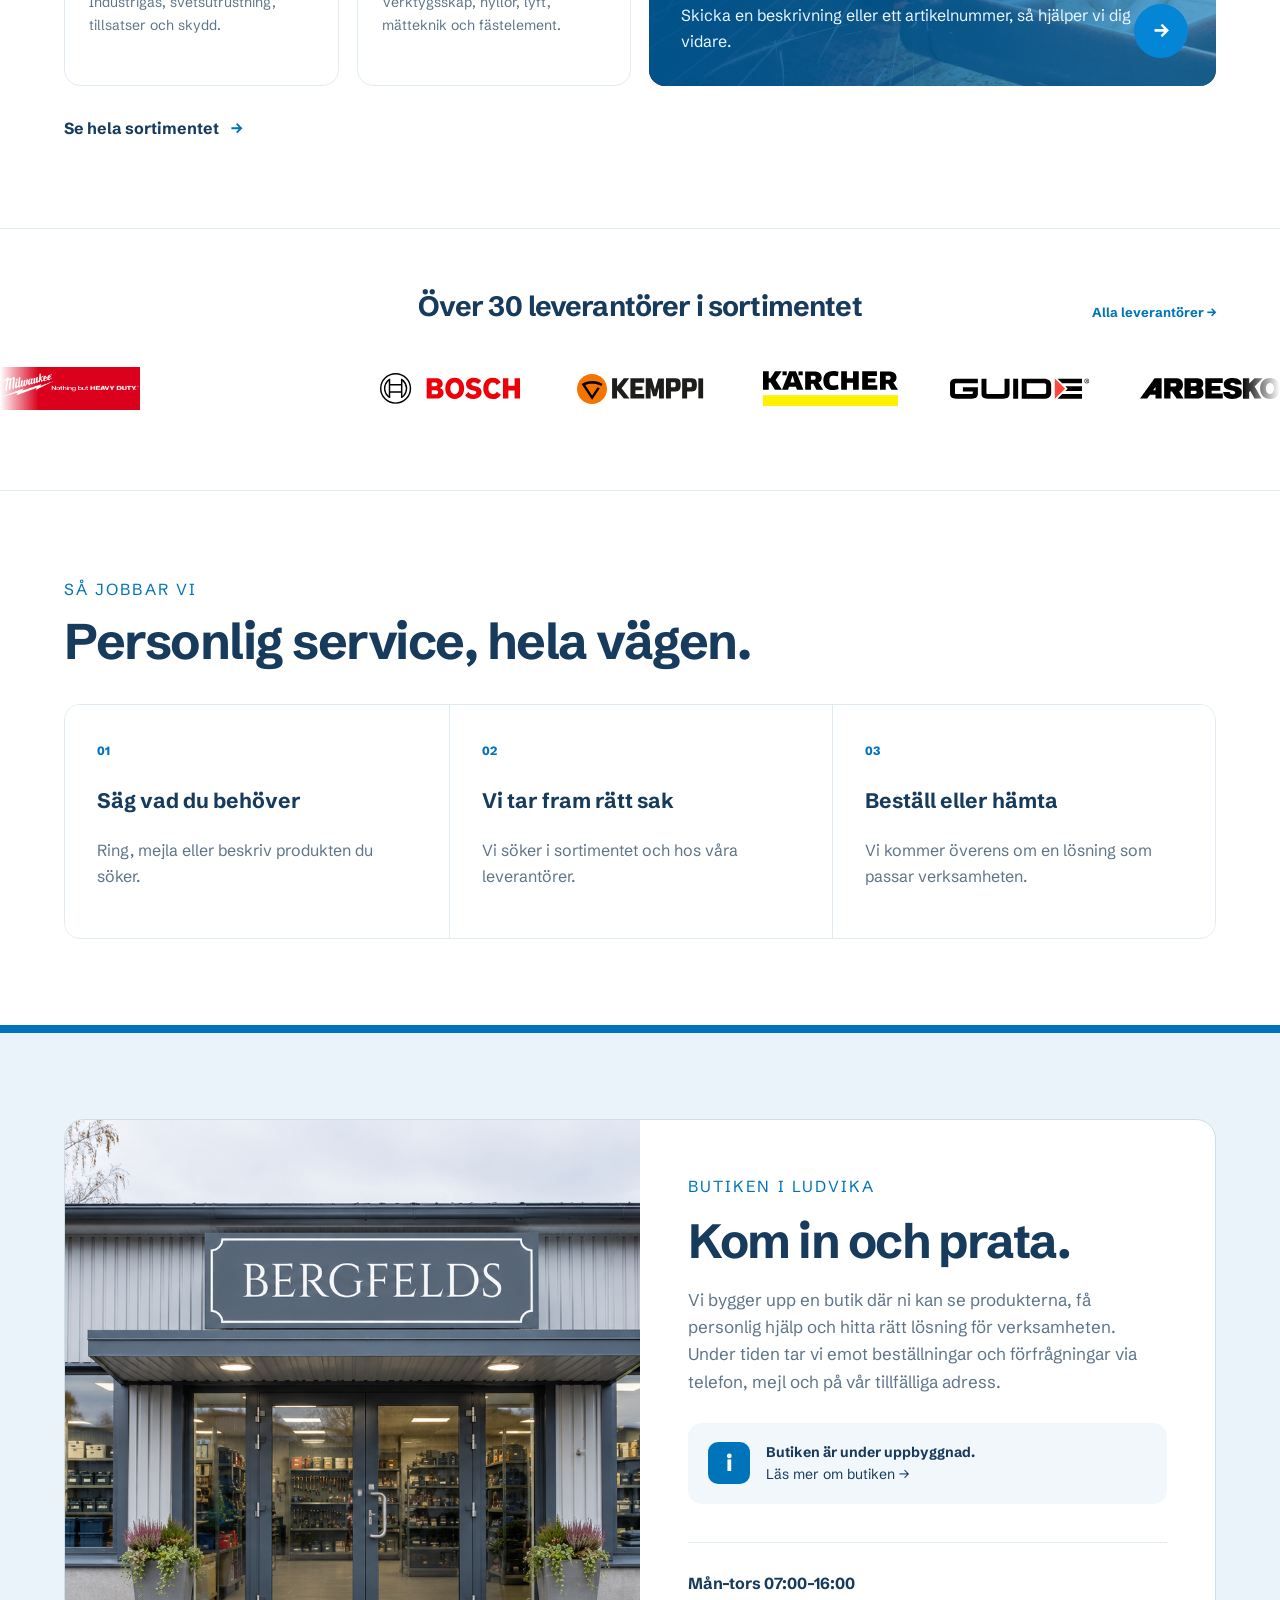
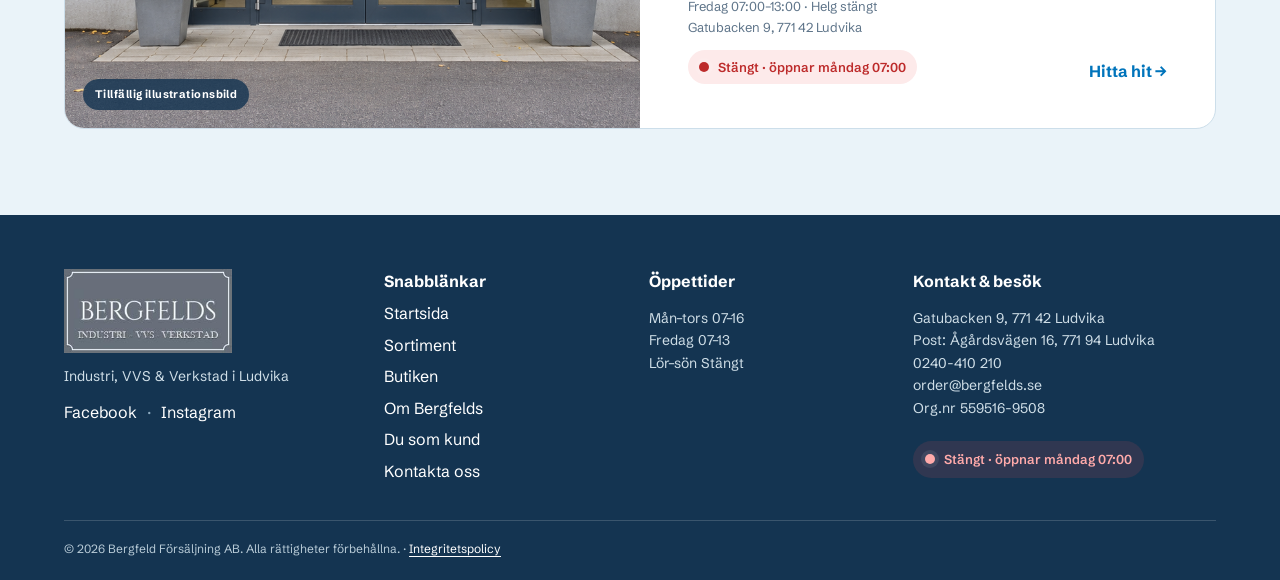
==== commit 9e3ec04a: "Add shop showcase to homepage" ====
--- a/index.html
+++ b/index.html
@@ -3,5 +3,5 @@
 <main><section class="hero"><img src="assets/bergfelds-original-industry.jpg" alt="Illustrativ industribild från Bergfelds"><div class="shade"></div><div class="container hero-grid one"><div><em>INDUSTRI • VVS • VERKSTAD</em><h1>Från <span class="rotating-need" data-rotating-need>ett verktygsskåp</span><br>till hela verksamheten.</h1><p>Hos oss hittar du som företagare en trygg partner för inköp av produkter och förnödenheter. Vi jobbar främst inom industri, VVS och verkstad, men kan även hjälpa till med andra produktgrupper. Testa oss gärna!</p><div class="actions"><a class="btn" href="tel:+46240410210">Ring oss (0240-410 210)</a><a class="btn outline" href="sortiment.html">Utforska sortimentet</a></div></div><form class="form hero-form" novalidate><h2>Vad söker du?</h2><p>Beskriv ditt behov så hjälper vi dig vidare.</p><label>Vad behöver du?<textarea name="description" rows="3" placeholder="Produkt, artikelnummer eller beskrivning" required></textarea></label><div class="cols"><label>Namn<input name="name" required></label><label>Företag<input name="company" required></label></div><label>E-post eller telefon<input name="contact" required></label><output aria-live="polite"></output><button class="btn" type="submit">Förbered förfrågan →</button><small>Öppnar ditt e-postprogram. Inget skickas automatiskt.</small></form></div></section>
 <section class="section range-section"><div class="container"><h2>En leverantör för hela verksamheten</h2><p class="range-intro">Slipp jaga produkter hos flera olika leverantörer. Det som går åt varje vecka och det ni behöver mer sällan: vi hjälper er att hitta det eller ta fram det.</p><div class="range-grid"><a class="range-card" href="sortiment.html"><img src="assets/hero.jpg" alt="Förbrukning och lokalvård"><div><h3>Förbrukning &amp; lokalvård</h3><p>Torkpapper, tvål, rengöring, tejp, batterier och sopsäckar.</p></div></a><a class="range-card" href="sortiment.html"><img src="assets/workshop.jpg" alt="Skydd och arbetskläder"><div><h3>Skydd &amp; arbetskläder</h3><p>Handskar, skyddsskor, hörsel- och ögonskydd samt varselkläder.</p></div></a><a class="range-card" href="sortiment.html"><img src="assets/industry.jpg" alt="Handverktyg"><div><h3>Handverktyg</h3><p>Nycklar, tänger, hylsor, bits och kompletta verktygssatser.</p></div></a><a class="range-card" href="sortiment.html"><img src="assets/plumbing.jpg" alt="Elverktyg och maskiner"><div><h3>Elverktyg &amp; maskiner</h3><p>Borr, slip, sågar, kompressorer och högtryckstvättar.</p></div></a><a class="range-card" href="sortiment.html"><img src="assets/bergfelds-product-overview.jpg" alt="Svets och gas"><div><h3>Svets &amp; gas</h3><p>Industrigas, svetsutrustning, tillsatser och skydd.</p></div></a><a class="range-card" href="sortiment.html"><img src="assets/workshop.jpg" alt="Verkstad och förvaring"><div><h3>Verkstad &amp; förvaring</h3><p>Verktygsskåp, hyllor, lyft, mätteknik och fästelement.</p></div></a><a class="range-feature" href="sortiment.html"><img src="assets/bergfelds-original-industry.jpg" alt="Bergfelds hjälper dig hitta rätt produkt"><span class="feature-shade"></span><div><span class="feature-kicker">Hittar du det inte?</span><h3>Vi tar fram det åt er.</h3><p>Skicka en beskrivning eller ett artikelnummer, så hjälper vi dig vidare.</p><b aria-hidden="true">→</b></div></a></div><a class="range-all" href="sortiment.html">Se hela sortimentet <span>→</span></a></div></section>
 <section class="marquee-section"><div class="container supplier-heading"><div><h2>Över 30 leverantörer i sortimentet</h2><a class="all-suppliers-link" href="sortiment.html#leverantorer">Alla leverantörer →</a></div></div><div class="supplier-marquee" aria-label="Produktleverantörer och regionala industriföretag"><div class="supplier-track"></div></div></section>
-<section class="section process"><div class="container"><em>SÅ JOBBAR VI</em><h2>Personlig service, hela vägen.</h2><div class="steps"><article><span>01</span><h3>Säg vad du behöver</h3><p>Ring, mejla eller beskriv produkten du söker.</p></article><article><span>02</span><h3>Vi tar fram rätt sak</h3><p>Vi söker i sortimentet och hos våra leverantörer.</p></article><article><span>03</span><h3>Beställ eller hämta</h3><p>Vi kommer överens om en lösning som passar verksamheten.</p></article></div></div></section><section class="section pale"><div class="container split"><div><em>BUTIKEN I LUDVIKA</em><h2>Vår butik är under uppbyggnad</h2><p>Vi jobbar för fullt med planering och uppbyggnad av vår butik. Under tiden är ni välkomna till oss med beställningar och förfrågningar via telefon, mejl eller vår tillfälliga hemvist på Gatubacken 9.</p><a class="btn" href="butiken.html">Läs mer om butiken</a></div><div class="status-card"><h3>Öppettider</h3><p>Måndag–torsdag: 07:00–16:00<br>Fredag: 07:00–13:00<br>Lördag–söndag: Stängt</p><a href="https://www.google.com/maps/search/?api=1&query=Gatubacken+9+771+42+Ludvika" target="_blank" rel="noreferrer">Visa vägbeskrivning ↗</a></div></div></section></main>
-<footer><div class="container footer4"><div><a class="logo" href="index.html" aria-label="Bergfelds startsida"><img class="brand-image footer-brand" src="assets/bergfelds-logo.jpg" alt="Bergfelds – Industri, VVS och Verkstad"></a><p>Industri, VVS & Verkstad i Ludvika</p><div class="social-links"><a href="https://facebook.com/profile.php?id=61582548335301">Facebook</a><span aria-hidden="true">·</span><a href="https://instagram.com/bergfelds_denlillagrossisten/">Instagram</a></div></div><div><b>Snabblänkar</b><a href="index.html">Startsida</a><a href="sortiment.html">Sortiment</a><a href="butiken.html">Butiken</a><a href="om-bergfelds.html">Om Bergfelds</a><a href="du-som-kund.html">Du som kund</a><a href="kontakta-oss.html">Kontakta oss</a></div><div><b>Öppettider</b><p>Mån–tors 07–16<br>Fredag 07–13<br>Lör–sön Stängt</p></div><div><b>Kontakt & besök</b><p>Gatubacken 9, 771 42 Ludvika<br>Post: Ågårdsvägen 16, 771 94 Ludvika<br><a href="tel:+46240410210">0240-410 210</a><br><a href="mailto:order@bergfelds.se">order@bergfelds.se</a><br>Org.nr 559516-9508</p><div class="opening-status" data-opening-status aria-live="polite"><span class="status-dot"></span><span class="status-text">Kontrollerar öppettider…</span></div></div></div><div class="container copy">© <span data-year>2026</span> Bergfeld Försäljning AB. Alla rättigheter förbehållna. · <a href="integritetspolicy.html">Integritetspolicy</a></div></footer></body></html>
+<section class="section process"><div class="container"><em>SÅ JOBBAR VI</em><h2>Personlig service, hela vägen.</h2><div class="steps"><article><span>01</span><h3>Säg vad du behöver</h3><p>Ring, mejla eller beskriv produkten du söker.</p></article><article><span>02</span><h3>Vi tar fram rätt sak</h3><p>Vi söker i sortimentet och hos våra leverantörer.</p></article><article><span>03</span><h3>Beställ eller hämta</h3><p>Vi kommer överens om en lösning som passar verksamheten.</p></article></div></div></section><section class="section shop-showcase"><div class="container"><article class="shop-card"><figure class="shop-card-image"><img src="assets/bergfelds-shop-placeholder.png" alt="Illustration av Bergfelds framtida butik i Ludvika"><figcaption>Tillfällig illustrationsbild</figcaption></figure><div class="shop-card-content"><div><em>BUTIKEN I LUDVIKA</em><h2>Kom in och prata.</h2><p>Vi bygger upp en butik där ni kan se produkterna, få personlig hjälp och hitta rätt lösning för verksamheten. Under tiden tar vi emot beställningar och förfrågningar via telefon, mejl och på vår tillfälliga adress.</p><a class="shop-note" href="butiken.html"><span aria-hidden="true">i</span><span><b>Butiken är under uppbyggnad.</b><br>Läs mer om butiken&nbsp;→</span></a></div><div class="shop-card-meta"><div><strong>Mån–tors 07:00–16:00</strong><span>Fredag 07:00–13:00 · Helg stängt</span><span>Gatubacken 9, 771 42 Ludvika</span><div class="opening-status" data-opening-status><span class="status-dot" aria-hidden="true"></span><span class="status-text">Kontrollerar öppettider…</span></div></div><a href="https://www.google.com/maps/search/?api=1&amp;query=Gatubacken+9+771+42+Ludvika" target="_blank" rel="noreferrer">Hitta hit&nbsp;→</a></div></div></article></div></section></main>
+<footer><div class="container footer4"><div><a class="logo" href="index.html" aria-label="Bergfelds startsida"><img class="brand-image footer-brand" src="assets/bergfelds-logo.jpg" alt="Bergfelds – Industri, VVS och Verkstad"></a><p>Industri, VVS & Verkstad i Ludvika</p><div class="social-links"><a href="https://facebook.com/profile.php?id=61582548335301">Facebook</a><span aria-hidden="true">·</span><a href="https://instagram.com/bergfelds_denlillagrossisten/">Instagram</a></div></div><div><b>Snabblänkar</b><a href="index.html">Startsida</a><a href="sortiment.html">Sortiment</a><a href="butiken.html">Butiken</a><a href="om-bergfelds.html">Om Bergfelds</a><a href="du-som-kund.html">Du som kund</a><a href="kontakta-oss.html">Kontakta oss</a></div><div><b>Öppettider</b><p>Mån–tors 07–16<br>Fredag 07–13<br>Lör–sön Stängt</p></div><div><b>Kontakt & besök</b><p>Gatubacken 9, 771 42 Ludvika<br>Post: Ågårdsvägen 16, 771 94 Ludvika<br><a href="tel:+46240410210">0240-410 210</a><br><a href="mailto:order@bergfelds.se">order@bergfelds.se</a><br>Org.nr 559516-9508</p><div class="opening-status" data-opening-status aria-live="polite"><span class="status-dot"></span><span class="status-text">Kontrollerar öppettider…</span></div></div></div><div class="container copy">© <span data-year>2026</span> Bergfeld Försäljning AB. Alla rättigheter förbehållna. · <a href="integritetspolicy.html">Integritetspolicy</a></div></footer></body></html>
--- a/style.css
+++ b/style.css
@@ -10,3 +10,6 @@
 .range-section{background:#fff}.range-section h2{margin-bottom:16px}.range-intro{max-width:720px;margin:0;color:var(--muted);font-size:18px}.range-grid{display:grid;grid-template-columns:repeat(4,1fr);gap:18px;margin-top:42px}.range-card{overflow:hidden;border:1px solid var(--line);border-radius:var(--radius);background:#fff;transition:transform .2s,border-color .2s,box-shadow .2s}.range-card:hover{transform:translateY(-4px);border-color:#acd2e7;box-shadow:var(--shadow)}.range-card img{width:100%;height:180px;object-fit:cover}.range-card div{padding:22px 24px 25px}.range-card h3{margin:0 0 8px;font-size:20px;line-height:1.2}.range-card p{margin:0;color:var(--muted);font-size:14px}.range-feature{position:relative;grid-column:span 2;min-height:330px;overflow:hidden;border-radius:var(--radius);color:#fff}.range-feature>img,.feature-shade{position:absolute;inset:0;width:100%;height:100%;object-fit:cover}.feature-shade{background:linear-gradient(90deg,rgba(0,84,143,.96),rgba(0,116,187,.65))}.range-feature>div{position:relative;display:flex;min-height:330px;flex-direction:column;justify-content:flex-end;padding:32px}.feature-kicker{position:absolute;top:28px;left:32px;font-size:14px;font-weight:700}.range-feature h3{margin:0 0 5px;font-size:30px}.range-feature p{max-width:520px;margin:0;color:#e8f6ff}.range-feature b{position:absolute;right:28px;bottom:28px;display:grid;width:54px;height:54px;place-items:center;border-radius:50%;background:#0585d5;font-size:21px;transition:transform .2s}.range-feature:hover b{transform:translateX(4px)}.range-all{display:inline-flex;gap:12px;margin-top:30px;color:var(--navy);font-weight:700}.range-all span{color:var(--blue)}
 @media(max-width:1000px){.range-grid{grid-template-columns:repeat(2,1fr)}.range-feature{grid-column:span 2}}
 @media(max-width:600px){.range-grid{grid-template-columns:1fr}.range-feature{grid-column:auto;min-height:340px}.range-feature>div{min-height:340px}.range-card img{height:205px}}
+.shop-showcase{background:#eaf3f9;border-top:8px solid var(--blue)}.shop-card{display:grid;grid-template-columns:1fr 1fr;min-height:520px;overflow:hidden;border:1px solid #ccdeea;border-radius:20px;background:#fff}.shop-card-image{position:relative;min-height:520px;margin:0;overflow:hidden}.shop-card-image img{width:100%;height:100%;object-fit:cover}.shop-card-image figcaption{position:absolute;left:18px;bottom:18px;padding:7px 12px;border-radius:999px;background:rgba(20,52,81,.82);color:#fff;font-size:11px;font-weight:700;letter-spacing:.04em}.shop-card-content{display:flex;flex-direction:column;justify-content:space-between;padding:54px 48px 44px}.shop-card-content h2{margin:16px 0 18px;font-size:clamp(36px,4vw,48px)}.shop-card-content p{margin:0;color:var(--muted);font-size:17px}.shop-note{display:flex;align-items:center;gap:16px;margin-top:28px;padding:18px 20px;border-radius:14px;background:var(--ice);color:var(--navy);font-size:14px}.shop-note>span:first-child{display:grid;width:42px;height:42px;flex:none;place-items:center;border-radius:10px;background:var(--blue);color:#fff;font-size:22px;font-weight:800}.shop-card-meta{display:flex;align-items:flex-end;justify-content:space-between;gap:24px;margin-top:38px;padding-top:28px;border-top:1px solid var(--line)}.shop-card-meta>div{display:flex;flex-direction:column}.shop-card-meta strong{font-size:16px}.shop-card-meta span{color:var(--muted);font-size:13px}.shop-card-meta>a{flex:none;color:var(--blue);font-weight:700}.shop-card-meta .opening-status{align-self:flex-start;margin-top:12px;padding:7px 11px}.shop-card-meta .opening-status.is-open{background:#e5f6ec;color:#16834a}.shop-card-meta .opening-status.is-closed{background:#fdeaea;color:#bd2b2b}.shop-card-meta .opening-status span{color:inherit}
+@media(max-width:900px){.shop-card{grid-template-columns:1fr}.shop-card-image{min-height:420px}.shop-card-content{padding:42px 38px}}
+@media(max-width:600px){.shop-showcase{border-top-width:5px}.shop-card-image{min-height:300px}.shop-card-content{padding:32px 24px}.shop-card-content h2{font-size:36px}.shop-card-meta{align-items:flex-start;flex-direction:column}.shop-card-meta>a{padding-top:4px}}
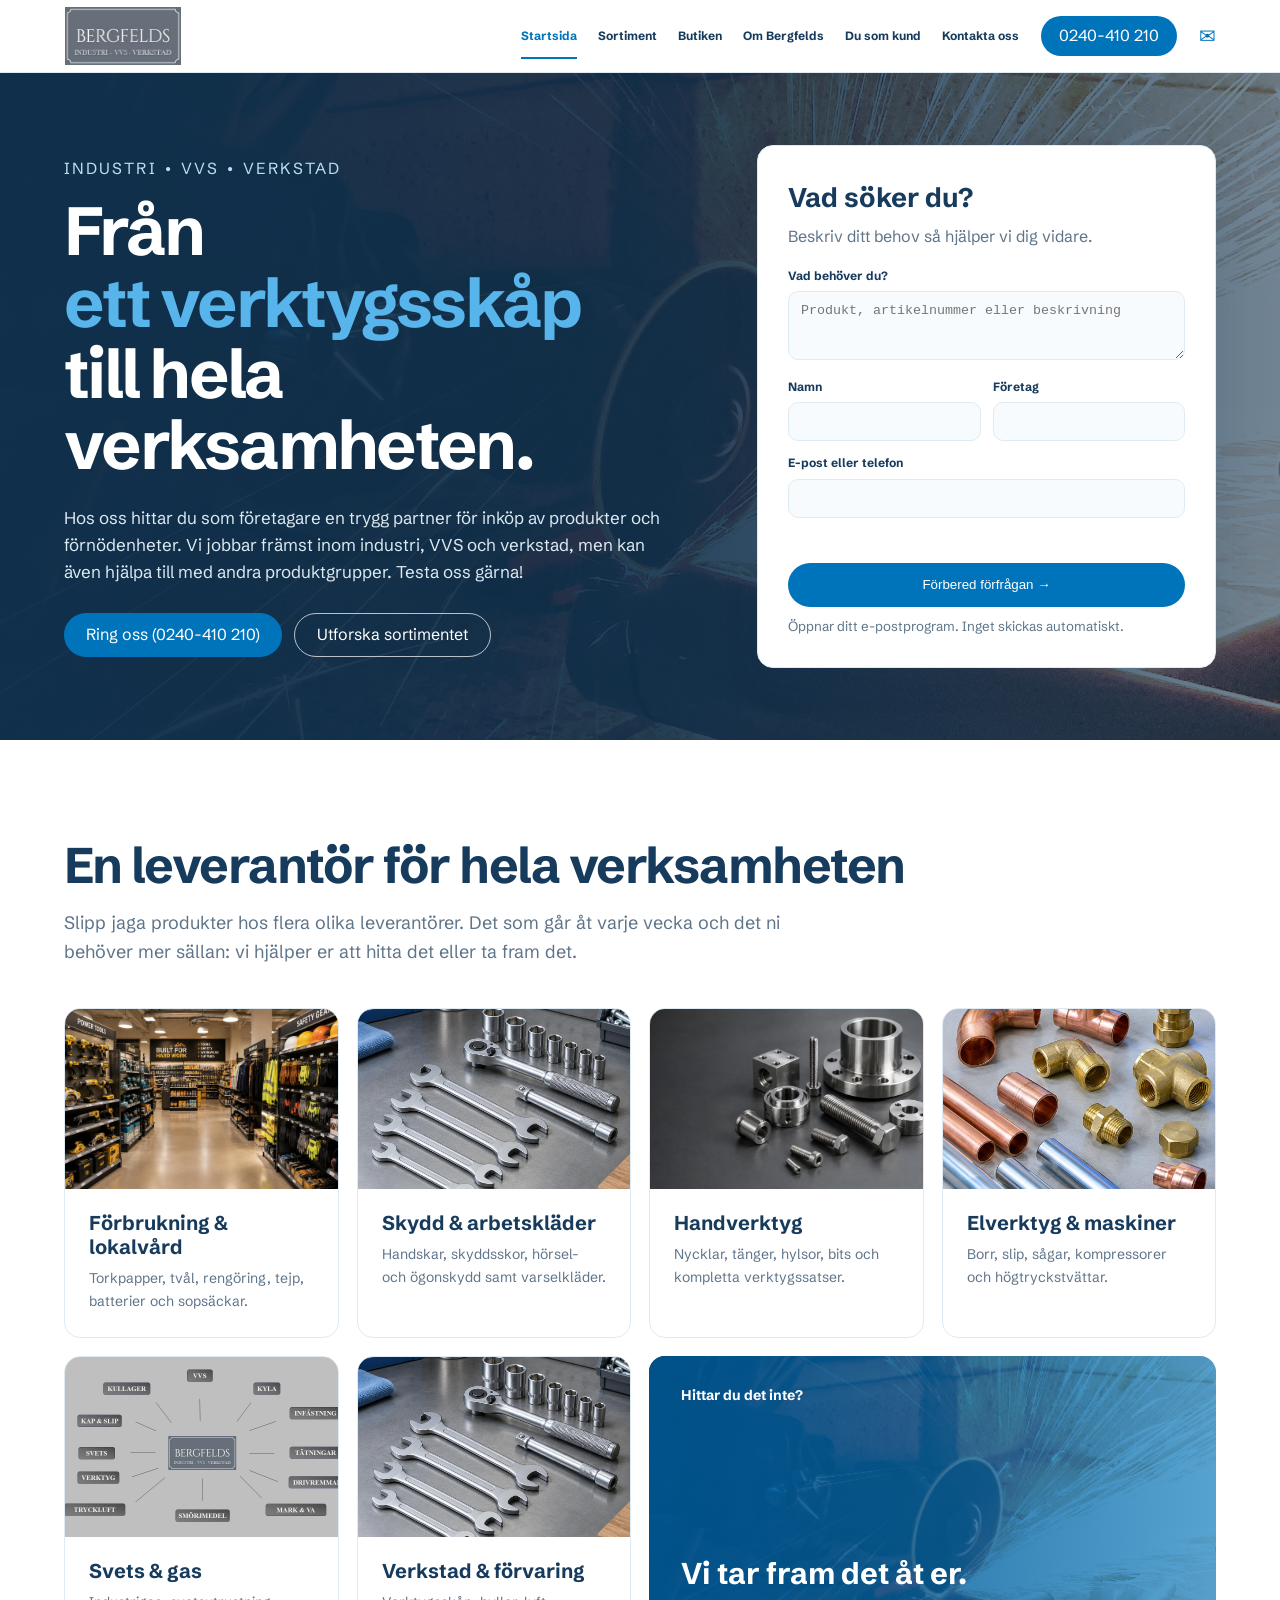
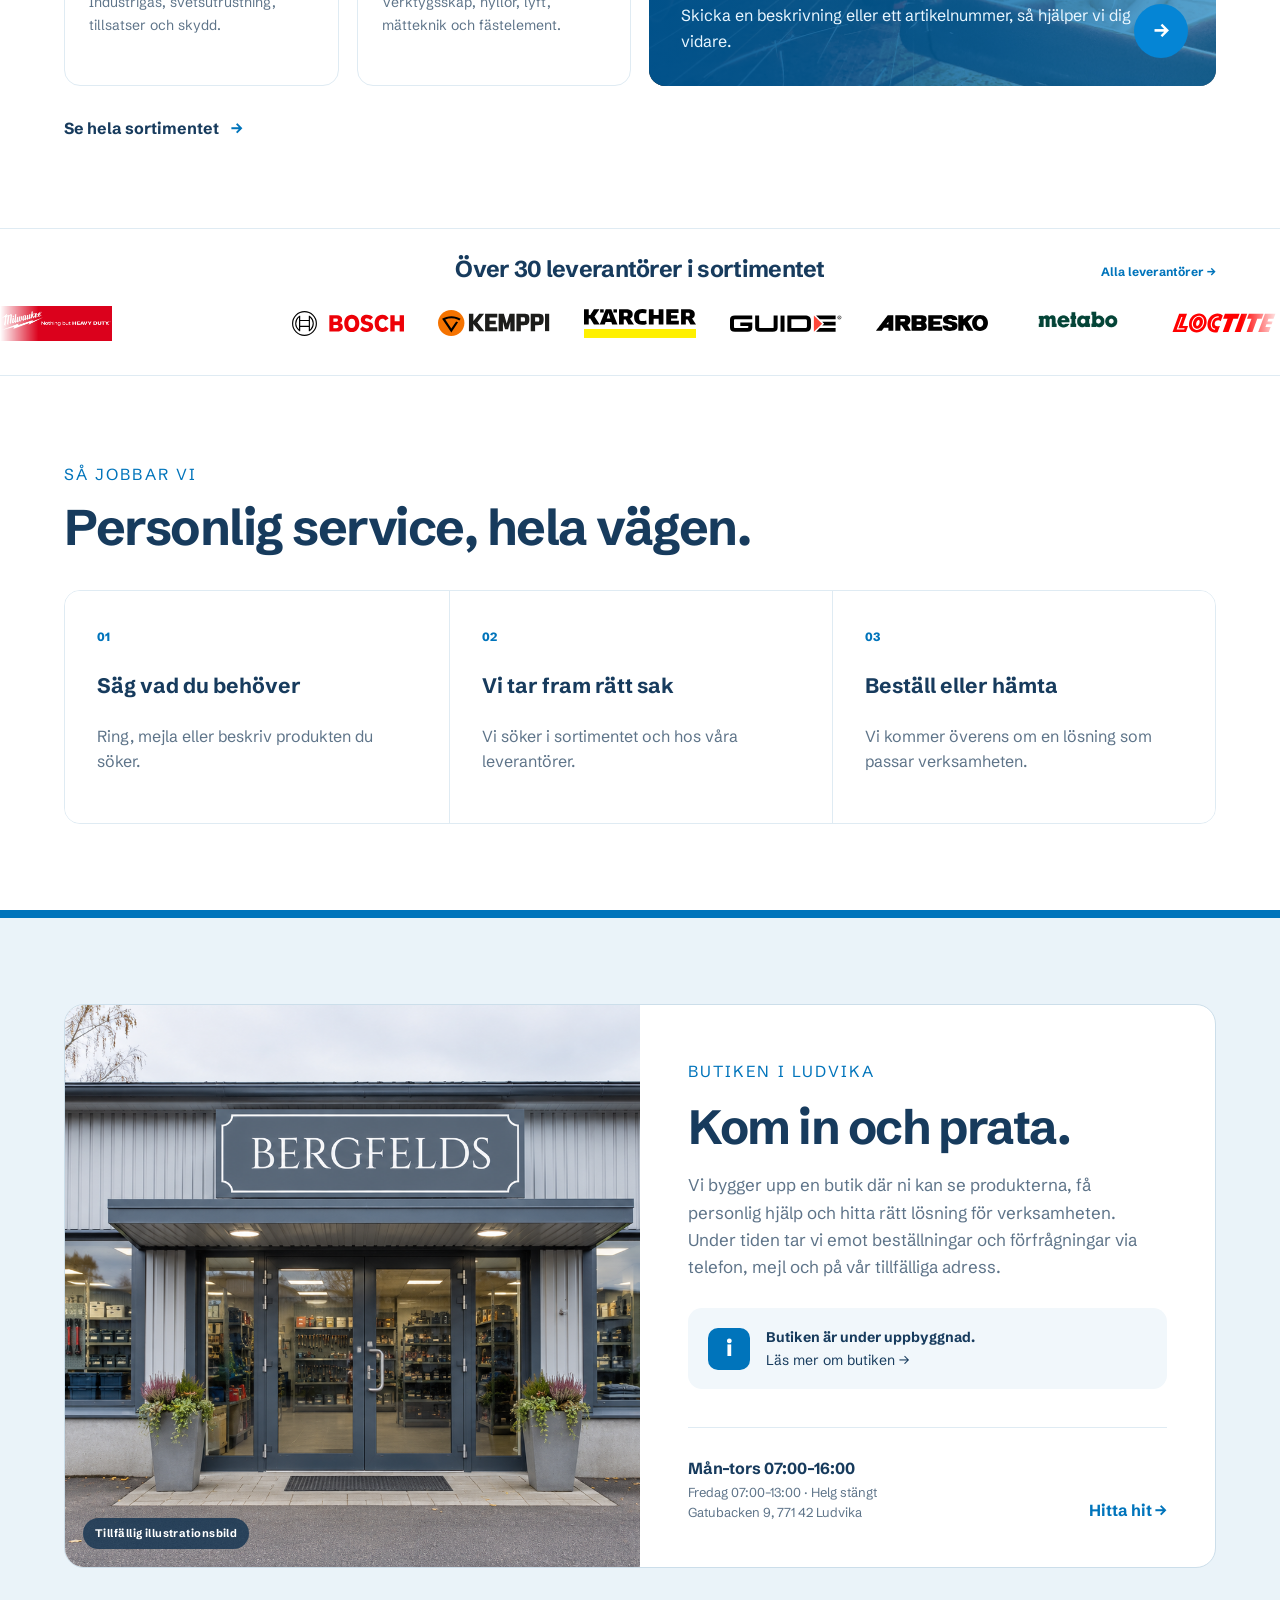
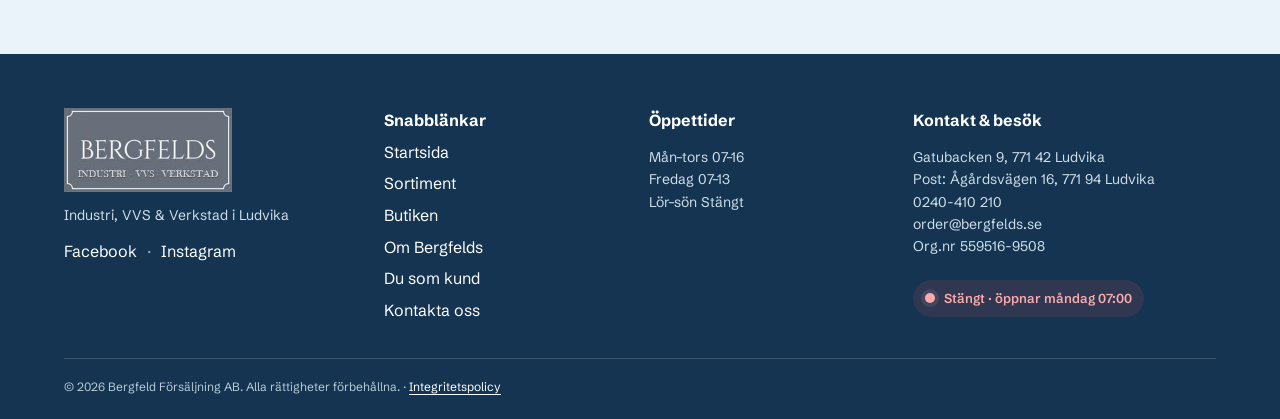
==== commit c98ebf9d: "Keep opening status in footer only" ====
--- a/index.html
+++ b/index.html
@@ -3,5 +3,5 @@
 <main><section class="hero"><img src="assets/bergfelds-original-industry.jpg" alt="Illustrativ industribild från Bergfelds"><div class="shade"></div><div class="container hero-grid one"><div><em>INDUSTRI • VVS • VERKSTAD</em><h1>Från <span class="rotating-need" data-rotating-need>ett verktygsskåp</span><br>till hela verksamheten.</h1><p>Hos oss hittar du som företagare en trygg partner för inköp av produkter och förnödenheter. Vi jobbar främst inom industri, VVS och verkstad, men kan även hjälpa till med andra produktgrupper. Testa oss gärna!</p><div class="actions"><a class="btn" href="tel:+46240410210">Ring oss (0240-410 210)</a><a class="btn outline" href="sortiment.html">Utforska sortimentet</a></div></div><form class="form hero-form" novalidate><h2>Vad söker du?</h2><p>Beskriv ditt behov så hjälper vi dig vidare.</p><label>Vad behöver du?<textarea name="description" rows="3" placeholder="Produkt, artikelnummer eller beskrivning" required></textarea></label><div class="cols"><label>Namn<input name="name" required></label><label>Företag<input name="company" required></label></div><label>E-post eller telefon<input name="contact" required></label><output aria-live="polite"></output><button class="btn" type="submit">Förbered förfrågan →</button><small>Öppnar ditt e-postprogram. Inget skickas automatiskt.</small></form></div></section>
 <section class="section range-section"><div class="container"><h2>En leverantör för hela verksamheten</h2><p class="range-intro">Slipp jaga produkter hos flera olika leverantörer. Det som går åt varje vecka och det ni behöver mer sällan: vi hjälper er att hitta det eller ta fram det.</p><div class="range-grid"><a class="range-card" href="sortiment.html"><img src="assets/hero.jpg" alt="Förbrukning och lokalvård"><div><h3>Förbrukning &amp; lokalvård</h3><p>Torkpapper, tvål, rengöring, tejp, batterier och sopsäckar.</p></div></a><a class="range-card" href="sortiment.html"><img src="assets/workshop.jpg" alt="Skydd och arbetskläder"><div><h3>Skydd &amp; arbetskläder</h3><p>Handskar, skyddsskor, hörsel- och ögonskydd samt varselkläder.</p></div></a><a class="range-card" href="sortiment.html"><img src="assets/industry.jpg" alt="Handverktyg"><div><h3>Handverktyg</h3><p>Nycklar, tänger, hylsor, bits och kompletta verktygssatser.</p></div></a><a class="range-card" href="sortiment.html"><img src="assets/plumbing.jpg" alt="Elverktyg och maskiner"><div><h3>Elverktyg &amp; maskiner</h3><p>Borr, slip, sågar, kompressorer och högtryckstvättar.</p></div></a><a class="range-card" href="sortiment.html"><img src="assets/bergfelds-product-overview.jpg" alt="Svets och gas"><div><h3>Svets &amp; gas</h3><p>Industrigas, svetsutrustning, tillsatser och skydd.</p></div></a><a class="range-card" href="sortiment.html"><img src="assets/workshop.jpg" alt="Verkstad och förvaring"><div><h3>Verkstad &amp; förvaring</h3><p>Verktygsskåp, hyllor, lyft, mätteknik och fästelement.</p></div></a><a class="range-feature" href="sortiment.html"><img src="assets/bergfelds-original-industry.jpg" alt="Bergfelds hjälper dig hitta rätt produkt"><span class="feature-shade"></span><div><span class="feature-kicker">Hittar du det inte?</span><h3>Vi tar fram det åt er.</h3><p>Skicka en beskrivning eller ett artikelnummer, så hjälper vi dig vidare.</p><b aria-hidden="true">→</b></div></a></div><a class="range-all" href="sortiment.html">Se hela sortimentet <span>→</span></a></div></section>
 <section class="marquee-section"><div class="container supplier-heading"><div><h2>Över 30 leverantörer i sortimentet</h2><a class="all-suppliers-link" href="sortiment.html#leverantorer">Alla leverantörer →</a></div></div><div class="supplier-marquee" aria-label="Produktleverantörer och regionala industriföretag"><div class="supplier-track"></div></div></section>
-<section class="section process"><div class="container"><em>SÅ JOBBAR VI</em><h2>Personlig service, hela vägen.</h2><div class="steps"><article><span>01</span><h3>Säg vad du behöver</h3><p>Ring, mejla eller beskriv produkten du söker.</p></article><article><span>02</span><h3>Vi tar fram rätt sak</h3><p>Vi söker i sortimentet och hos våra leverantörer.</p></article><article><span>03</span><h3>Beställ eller hämta</h3><p>Vi kommer överens om en lösning som passar verksamheten.</p></article></div></div></section><section class="section shop-showcase"><div class="container"><article class="shop-card"><figure class="shop-card-image"><img src="assets/bergfelds-shop-placeholder.png" alt="Illustration av Bergfelds framtida butik i Ludvika"><figcaption>Tillfällig illustrationsbild</figcaption></figure><div class="shop-card-content"><div><em>BUTIKEN I LUDVIKA</em><h2>Kom in och prata.</h2><p>Vi bygger upp en butik där ni kan se produkterna, få personlig hjälp och hitta rätt lösning för verksamheten. Under tiden tar vi emot beställningar och förfrågningar via telefon, mejl och på vår tillfälliga adress.</p><a class="shop-note" href="butiken.html"><span aria-hidden="true">i</span><span><b>Butiken är under uppbyggnad.</b><br>Läs mer om butiken&nbsp;→</span></a></div><div class="shop-card-meta"><div><strong>Mån–tors 07:00–16:00</strong><span>Fredag 07:00–13:00 · Helg stängt</span><span>Gatubacken 9, 771 42 Ludvika</span><div class="opening-status" data-opening-status><span class="status-dot" aria-hidden="true"></span><span class="status-text">Kontrollerar öppettider…</span></div></div><a href="https://www.google.com/maps/search/?api=1&amp;query=Gatubacken+9+771+42+Ludvika" target="_blank" rel="noreferrer">Hitta hit&nbsp;→</a></div></div></article></div></section></main>
+<section class="section process"><div class="container"><em>SÅ JOBBAR VI</em><h2>Personlig service, hela vägen.</h2><div class="steps"><article><span>01</span><h3>Säg vad du behöver</h3><p>Ring, mejla eller beskriv produkten du söker.</p></article><article><span>02</span><h3>Vi tar fram rätt sak</h3><p>Vi söker i sortimentet och hos våra leverantörer.</p></article><article><span>03</span><h3>Beställ eller hämta</h3><p>Vi kommer överens om en lösning som passar verksamheten.</p></article></div></div></section><section class="section shop-showcase"><div class="container"><article class="shop-card"><figure class="shop-card-image"><img src="assets/bergfelds-shop-placeholder.png" alt="Illustration av Bergfelds framtida butik i Ludvika"><figcaption>Tillfällig illustrationsbild</figcaption></figure><div class="shop-card-content"><div><em>BUTIKEN I LUDVIKA</em><h2>Kom in och prata.</h2><p>Vi bygger upp en butik där ni kan se produkterna, få personlig hjälp och hitta rätt lösning för verksamheten. Under tiden tar vi emot beställningar och förfrågningar via telefon, mejl och på vår tillfälliga adress.</p><a class="shop-note" href="butiken.html"><span aria-hidden="true">i</span><span><b>Butiken är under uppbyggnad.</b><br>Läs mer om butiken&nbsp;→</span></a></div><div class="shop-card-meta"><div><strong>Mån–tors 07:00–16:00</strong><span>Fredag 07:00–13:00 · Helg stängt</span><span>Gatubacken 9, 771 42 Ludvika</span></div><a href="https://www.google.com/maps/search/?api=1&amp;query=Gatubacken+9+771+42+Ludvika" target="_blank" rel="noreferrer">Hitta hit&nbsp;→</a></div></div></article></div></section></main>
 <footer><div class="container footer4"><div><a class="logo" href="index.html" aria-label="Bergfelds startsida"><img class="brand-image footer-brand" src="assets/bergfelds-logo.jpg" alt="Bergfelds – Industri, VVS och Verkstad"></a><p>Industri, VVS & Verkstad i Ludvika</p><div class="social-links"><a href="https://facebook.com/profile.php?id=61582548335301">Facebook</a><span aria-hidden="true">·</span><a href="https://instagram.com/bergfelds_denlillagrossisten/">Instagram</a></div></div><div><b>Snabblänkar</b><a href="index.html">Startsida</a><a href="sortiment.html">Sortiment</a><a href="butiken.html">Butiken</a><a href="om-bergfelds.html">Om Bergfelds</a><a href="du-som-kund.html">Du som kund</a><a href="kontakta-oss.html">Kontakta oss</a></div><div><b>Öppettider</b><p>Mån–tors 07–16<br>Fredag 07–13<br>Lör–sön Stängt</p></div><div><b>Kontakt & besök</b><p>Gatubacken 9, 771 42 Ludvika<br>Post: Ågårdsvägen 16, 771 94 Ludvika<br><a href="tel:+46240410210">0240-410 210</a><br><a href="mailto:order@bergfelds.se">order@bergfelds.se</a><br>Org.nr 559516-9508</p><div class="opening-status" data-opening-status aria-live="polite"><span class="status-dot"></span><span class="status-text">Kontrollerar öppettider…</span></div></div></div><div class="container copy">© <span data-year>2026</span> Bergfeld Försäljning AB. Alla rättigheter förbehållna. · <a href="integritetspolicy.html">Integritetspolicy</a></div></footer></body></html>
--- a/style.css
+++ b/style.css
@@ -1,7 +1,7 @@
 @import url('https://fonts.googleapis.com/css2?family=Schibsted+Grotesk:wght@400;600;700&display=swap');
-:root{--navy:#173b5d;--blue:#0074bb;--blue-dark:#005d96;--sky:#62b8e8;--ice:#f1f7fb;--white:#fff;--line:#dfebf3;--muted:#5e7489;--radius:16px;--shadow:0 14px 38px rgba(23,59,93,.08)}*{box-sizing:border-box}html{scroll-behavior:smooth;scroll-padding-top:74px}body{margin:0;background:var(--ice);color:var(--navy);font:16px/1.6 'Schibsted Grotesk',sans-serif}a{color:inherit;text-decoration:none}img{display:block;max-width:100%}.container{width:min(1152px,calc(100% - 48px));margin:auto}header{position:sticky;top:0;z-index:50;background:rgba(255,255,255,.96);border-bottom:1px solid var(--line);backdrop-filter:blur(9px)}.nav{height:72px;display:flex;align-items:center;gap:22px}.logo{display:flex;align-items:center;flex:none}.brand-image{width:118px;height:58px;object-fit:contain}.nav nav{display:flex;align-items:center;gap:21px;margin-left:auto;height:100%}.nav nav a{position:relative;display:grid;place-items:center;height:100%;font-size:12px;font-weight:700}.nav nav a:hover,.nav nav a.active{color:var(--blue)}.nav nav a.active:after{content:"";position:absolute;bottom:13px;left:0;right:0;height:2px;background:var(--blue)}#menu{display:none}.mail{font-size:20px;color:var(--blue)}.btn{display:inline-flex;align-items:center;justify-content:center;min-height:44px;padding:0 22px;border:0;border-radius:999px;background:var(--blue);color:#fff;font:700 14px inherit;cursor:pointer;transition:.2s}.btn:hover{background:var(--blue-dark);transform:translateY(-1px)}.call{min-height:40px;padding-inline:18px}.hero{position:relative;min-height:650px;overflow:hidden;background:#143451;color:#fff}.hero>img,.shade{position:absolute;inset:0;width:100%;height:100%;object-fit:cover}.shade{background:linear-gradient(90deg,rgba(16,48,76,.98) 0%,rgba(16,48,76,.9) 52%,rgba(16,48,76,.58) 100%)}.hero-grid{position:relative;display:grid;grid-template-columns:1.15fr .85fr;align-items:center;gap:72px;padding:72px 0}.hero-grid.one{grid-template-columns:1.15fr .85fr;min-height:650px}.hero h1{max-width:720px;margin:15px 0 22px;font-size:clamp(43px,5.4vw,68px);line-height:1.05;letter-spacing:-.04em}.hero-grid>div>p{max-width:620px;color:#dceaf2;font-size:17px}.actions{display:flex;flex-wrap:wrap;gap:12px;margin-top:28px}.outline{background:transparent;border:1px solid rgba(255,255,255,.7)}.outline:hover{background:#fff;color:var(--navy)}em{color:var(--blue);font:800 11px/1.2 inherit;letter-spacing:.13em;font-style:normal}.hero em,.blue em{color:#b9dff1}.form{padding:30px;border:1px solid var(--line);border-radius:var(--radius);background:#fff;color:var(--navy);box-shadow:var(--shadow)}.form h2,.form h3{margin:0;font-size:27px}.form>p{margin:5px 0 16px;color:var(--muted)}label{display:block;margin-top:12px;font-size:12px;font-weight:700}input,textarea{width:100%;margin-top:6px;padding:11px 12px;border:1px solid var(--line);border-radius:10px;background:#f8fbfd;color:var(--navy);font:14px inherit}input:focus,textarea:focus{outline:2px solid var(--sky);border-color:transparent}.cols,.people{display:grid;grid-template-columns:1fr 1fr;gap:12px}.form button{width:100%;margin-top:17px}.form small{display:block;margin-top:9px;color:var(--muted)}.form output{display:block;min-height:20px;margin-top:8px;color:#ad2525;font-size:13px}.form output.success{color:#147148}.section{padding:86px 0}.section h2,.page-hero h1,.marquee-section h2{margin:12px 0 22px;font-size:clamp(34px,4.6vw,50px);line-height:1.1;letter-spacing:-.03em}.lead{max-width:720px;color:var(--muted);font-size:18px}.cards{display:grid;grid-template-columns:repeat(3,1fr);gap:22px;margin-top:35px}.cards article{overflow:hidden;border:1px solid var(--line);border-radius:var(--radius);background:#fff;box-shadow:var(--shadow);transition:.2s}.cards article:hover{transform:translateY(-4px);border-color:#b7d6e8}.cards img{width:100%;aspect-ratio:4/3;object-fit:cover}.cards article div{padding:24px}.cards h3{margin:0;font-size:25px}.cards p{color:var(--muted)}.cards a,.info a,.big,.people a,.addresses a{color:var(--blue);font-weight:700}.marquee-section{padding:50px 0;background:#fff;border-block:1px solid var(--line);overflow:hidden}.supplier-heading>div{position:relative;text-align:center}.supplier-heading h2{margin-bottom:28px;font-size:28px}.all-suppliers-link{position:absolute;right:0;top:11px;color:var(--blue);font-size:13px;font-weight:700}.supplier-marquee{overflow:hidden;padding:10px 0 22px;mask-image:linear-gradient(90deg,transparent,#000 3%,#000 97%,transparent)}.supplier-track{display:flex;width:max-content;animation:scroll 100s linear infinite}.supplier-track:hover{animation-play-state:paused}.supplier-set{display:flex;align-items:center;flex:none;gap:50px;padding-right:50px}.supplier-logo{width:140px;height:58px;display:flex;align-items:center;justify-content:center;flex:none;border-radius:8px}.supplier-logo img{max-width:100%;max-height:48px;object-fit:contain}.supplier-logo[href]:hover{background:var(--ice)}@keyframes scroll{to{transform:translateX(-50%)}}.company-wordmark{max-width:140px;font-weight:800;text-align:center;line-height:1.05}.company-abb{color:#e71922;font-size:28px}.company-rusta{padding:6px 13px;background:#ffd500;color:#111;font-size:20px}.company-jysk{padding:6px 13px;background:#064f9e;color:#fff;font-size:20px}.company-esbe,.company-ahlsell{color:#df1426;font-size:22px}.company-wavin{color:#0067a8;font-size:21px}.supplier-dala-takentreprenader{padding:7px;background:#222}.process{background:#fff}.steps{display:grid;grid-template-columns:repeat(3,1fr);gap:1px;margin-top:35px;border:1px solid var(--line);border-radius:var(--radius);overflow:hidden}.steps article{padding:32px;background:#fff}.steps article+article{border-left:1px solid var(--line)}.steps span{color:var(--blue);font-size:12px;font-weight:800}.steps h3{font-size:21px}.steps p{color:var(--muted)}.pale{background:#e8f2f8}.split,.story,.contact{display:grid;grid-template-columns:1fr 1fr;gap:74px;align-items:start}.status-card,.contact-card{padding:30px;border:1px solid var(--line);border-radius:var(--radius);background:#fff;box-shadow:var(--shadow)}.status-card h3{margin-top:0;font-size:24px}.page-hero{padding:78px 0;background:#153753;color:#fff}.page-hero p{max-width:720px;color:#d9e7ef;font-size:18px}.product-list{display:grid;gap:58px}.product-list>article{display:grid;grid-template-columns:1fr 1fr;gap:52px;align-items:center}.product-list>article:nth-child(even) img{order:2}.product-list>article>img{width:100%;aspect-ratio:4/3;object-fit:cover;border-radius:var(--radius)}.product-overview{margin:0}.product-overview img{width:100%;border-radius:var(--radius);box-shadow:var(--shadow)}.product-overview figcaption{margin-top:8px;color:var(--muted);font-size:12px}.catalog-section,.supplier-directory-section{padding-top:35px;border-top:1px solid var(--line)}.catalog-heading{max-width:760px}.catalog-heading p{color:var(--muted);font-size:17px}.category-catalog,.supplier-directory,.value-cards,.benefits{display:grid;grid-template-columns:repeat(3,1fr);gap:18px;margin-top:30px}.category-catalog article,.value-cards article,.benefits article,.supplier-directory-card{padding:24px;border:1px solid var(--line);border-radius:var(--radius);background:#fff;box-shadow:0 10px 28px rgba(23,59,93,.05)}.category-catalog h3{margin:0 0 8px;font-size:19px}.category-catalog p,.supplier-directory-card p{margin:0;color:var(--muted);font-size:13px}.supplier-directory-section{scroll-margin-top:90px}.supplier-directory-card{display:block;transition:.2s}.supplier-directory-card[href]:hover{transform:translateY(-3px);border-color:var(--blue)}.directory-logo{height:68px;display:flex;align-items:center;justify-content:center;margin-bottom:16px}.directory-logo img{max-width:170px;max-height:56px;object-fit:contain}.supplier-directory-card h3{margin:0 0 5px}.supplier-directory-card>span:last-child{display:block;margin-top:12px;color:var(--blue);font-size:12px;font-weight:700}.cta{display:flex;align-items:center;justify-content:space-between;gap:30px;padding:34px;border-radius:var(--radius);background:var(--navy);color:#fff}.cta h2{margin:5px 0}.cta p{margin:0;color:#d7e5ee}.banner{display:flex;justify-content:space-between;gap:20px;margin-bottom:45px;padding:20px 25px;border-radius:var(--radius);background:#d8edf8}.founders-photo{width:100%;border-radius:var(--radius);box-shadow:var(--shadow)}.story{grid-template-columns:1fr .8fr 1fr}.values{display:grid}.values b{padding:12px;border-bottom:1px solid var(--line)}.big{display:block;margin:10px 0;font-size:19px}.people{margin:24px 0;padding:18px 0;border-block:1px solid var(--line)}footer{padding:54px 0 22px;background:#143451;color:#fff}.footer4{display:grid;grid-template-columns:1.25fr 1fr 1fr 1.35fr;gap:40px}.footer4>div{display:flex;flex-direction:column;align-items:flex-start;gap:6px}.footer4 p{margin:6px 0;color:#cfdee7;font-size:14px}.footer-brand{width:168px;height:auto;max-height:84px}.copy{margin-top:35px;padding-top:18px;border-top:1px solid rgba(255,255,255,.16);color:#b8cbd7;font-size:12px}
-@media(max-width:1000px){.nav nav{display:none;position:absolute;top:72px;left:0;right:0;padding:14px 24px 24px;background:#fff;border-bottom:1px solid var(--line)}.nav nav.open{display:grid}.nav nav a{height:auto;padding:10px}.nav nav a.active:after{display:none}#menu{display:block;margin-left:auto;border:0;background:none;color:var(--navy);font-size:25px}.call{margin-left:0}.mail{display:none}.hero-grid,.hero-grid.one{grid-template-columns:1fr;gap:36px}.hero-form{max-width:620px}.story{grid-template-columns:1fr 1fr}.story .status-card{grid-column:1/-1}.footer4{grid-template-columns:1fr 1fr}.category-catalog,.supplier-directory{grid-template-columns:1fr 1fr}.all-suppliers-link{position:static;display:inline-block;margin-bottom:18px}}
-@media(max-width:700px){.container{width:calc(100% - 30px)}.call{display:none}.hero-grid,.hero-grid.one{min-height:auto;padding:52px 0}.hero h1{font-size:42px}.section{padding:64px 0}.cards,.steps,.split,.story,.contact,.category-catalog,.supplier-directory,.value-cards,.benefits,.footer4,.product-list>article{grid-template-columns:1fr}.steps article+article{border-left:0;border-top:1px solid var(--line)}.product-list>article:nth-child(even) img{order:0}.cols,.people{grid-template-columns:1fr}.form{padding:23px}.supplier-set{gap:32px;padding-right:32px}.supplier-logo{width:112px;height:48px}.supplier-logo img{max-height:39px}.footer4{gap:28px}.cta,.banner{align-items:flex-start;flex-direction:column}}
+:root{--navy:#173b5d;--blue:#0074bb;--blue-dark:#005d96;--sky:#62b8e8;--ice:#f1f7fb;--white:#fff;--line:#dfebf3;--muted:#5e7489;--radius:16px;--shadow:0 14px 38px rgba(23,59,93,.08)}*{box-sizing:border-box}html{scroll-behavior:smooth;scroll-padding-top:74px}body{margin:0;background:var(--ice);color:var(--navy);font:16px/1.6 'Schibsted Grotesk',sans-serif}a{color:inherit;text-decoration:none}img{display:block;max-width:100%}.container{width:min(1152px,calc(100% - 48px));margin:auto}header{position:sticky;top:0;z-index:50;background:rgba(255,255,255,.96);border-bottom:1px solid var(--line);backdrop-filter:blur(9px)}.nav{height:72px;display:flex;align-items:center;gap:22px}.logo{display:flex;align-items:center;flex:none}.brand-image{width:118px;height:58px;object-fit:contain}.nav nav{display:flex;align-items:center;gap:21px;margin-left:auto;height:100%}.nav nav a{position:relative;display:grid;place-items:center;height:100%;font-size:12px;font-weight:700}.nav nav a:hover,.nav nav a.active{color:var(--blue)}.nav nav a.active:after{content:"";position:absolute;bottom:13px;left:0;right:0;height:2px;background:var(--blue)}#menu{display:none}.mail{font-size:20px;color:var(--blue)}.btn{display:inline-flex;align-items:center;justify-content:center;min-height:44px;padding:0 22px;border:0;border-radius:999px;background:var(--blue);color:#fff;font:700 14px inherit;cursor:pointer;transition:.2s}.btn:hover{background:var(--blue-dark);transform:translateY(-1px)}.call{min-height:40px;padding-inline:18px}.hero{position:relative;min-height:650px;overflow:hidden;background:#143451;color:#fff}.hero>img,.shade{position:absolute;inset:0;width:100%;height:100%;object-fit:cover}.shade{background:linear-gradient(90deg,rgba(16,48,76,.98) 0%,rgba(16,48,76,.9) 52%,rgba(16,48,76,.58) 100%)}.hero-grid{position:relative;display:grid;grid-template-columns:1.15fr .85fr;align-items:center;gap:72px;padding:72px 0}.hero-grid.one{grid-template-columns:1.15fr .85fr;min-height:650px}.hero h1{max-width:720px;margin:15px 0 22px;font-size:clamp(43px,5.4vw,68px);line-height:1.05;letter-spacing:-.04em}.hero-grid>div>p{max-width:620px;color:#dceaf2;font-size:17px}.actions{display:flex;flex-wrap:wrap;gap:12px;margin-top:28px}.outline{background:transparent;border:1px solid rgba(255,255,255,.7)}.outline:hover{background:#fff;color:var(--navy)}em{color:var(--blue);font:800 11px/1.2 inherit;letter-spacing:.13em;font-style:normal}.hero em,.blue em{color:#b9dff1}.form{padding:30px;border:1px solid var(--line);border-radius:var(--radius);background:#fff;color:var(--navy);box-shadow:var(--shadow)}.form h2,.form h3{margin:0;font-size:27px}.form>p{margin:5px 0 16px;color:var(--muted)}label{display:block;margin-top:12px;font-size:12px;font-weight:700}input,textarea{width:100%;margin-top:6px;padding:11px 12px;border:1px solid var(--line);border-radius:10px;background:#f8fbfd;color:var(--navy);font:14px inherit}input:focus,textarea:focus{outline:2px solid var(--sky);border-color:transparent}.cols,.people{display:grid;grid-template-columns:1fr 1fr;gap:12px}.form button{width:100%;margin-top:17px}.form small{display:block;margin-top:9px;color:var(--muted)}.form output{display:block;min-height:20px;margin-top:8px;color:#ad2525;font-size:13px}.form output.success{color:#147148}.section{padding:86px 0}.section h2,.page-hero h1,.marquee-section h2{margin:12px 0 22px;font-size:clamp(34px,4.6vw,50px);line-height:1.1;letter-spacing:-.03em}.lead{max-width:720px;color:var(--muted);font-size:18px}.cards{display:grid;grid-template-columns:repeat(3,1fr);gap:22px;margin-top:35px}.cards article{overflow:hidden;border:1px solid var(--line);border-radius:var(--radius);background:#fff;box-shadow:var(--shadow);transition:.2s}.cards article:hover{transform:translateY(-4px);border-color:#b7d6e8}.cards img{width:100%;aspect-ratio:4/3;object-fit:cover}.cards article div{padding:24px}.cards h3{margin:0;font-size:25px}.cards p{color:var(--muted)}.cards a,.info a,.big,.people a,.addresses a{color:var(--blue);font-weight:700}.marquee-section{padding:28px 0 22px;background:#fff;border-block:1px solid var(--line);overflow:hidden}.supplier-heading>div{position:relative;text-align:center}.supplier-heading h2{margin:0 0 15px;font-size:23px}.all-suppliers-link{position:absolute;right:0;top:5px;color:var(--blue);font-size:12px;font-weight:700}.supplier-marquee{overflow:hidden;padding:4px 0 8px;mask-image:linear-gradient(90deg,transparent,#000 3%,#000 97%,transparent)}.supplier-track{display:flex;width:max-content;animation:scroll 100s linear infinite}.supplier-track:hover{animation-play-state:paused}.supplier-set{display:flex;align-items:center;flex:none;gap:34px;padding-right:34px}.supplier-logo{width:112px;height:44px;display:flex;align-items:center;justify-content:center;flex:none;border-radius:8px}.supplier-logo img{max-width:100%;max-height:36px;object-fit:contain}.supplier-logo[href]:hover{background:var(--ice)}@keyframes scroll{to{transform:translateX(-50%)}}.company-wordmark{max-width:140px;font-weight:800;text-align:center;line-height:1.05}.company-abb{color:#e71922;font-size:28px}.company-rusta{padding:6px 13px;background:#ffd500;color:#111;font-size:20px}.company-jysk{padding:6px 13px;background:#064f9e;color:#fff;font-size:20px}.company-esbe,.company-ahlsell{color:#df1426;font-size:22px}.company-wavin{color:#0067a8;font-size:21px}.supplier-dala-takentreprenader{padding:7px;background:#222}.process{background:#fff}.steps{display:grid;grid-template-columns:repeat(3,1fr);gap:1px;margin-top:35px;border:1px solid var(--line);border-radius:var(--radius);overflow:hidden}.steps article{padding:32px;background:#fff}.steps article+article{border-left:1px solid var(--line)}.steps span{color:var(--blue);font-size:12px;font-weight:800}.steps h3{font-size:21px}.steps p{color:var(--muted)}.pale{background:#e8f2f8}.split,.story,.contact{display:grid;grid-template-columns:1fr 1fr;gap:74px;align-items:start}.status-card,.contact-card{padding:30px;border:1px solid var(--line);border-radius:var(--radius);background:#fff;box-shadow:var(--shadow)}.status-card h3{margin-top:0;font-size:24px}.page-hero{padding:78px 0;background:#153753;color:#fff}.page-hero p{max-width:720px;color:#d9e7ef;font-size:18px}.product-list{display:grid;gap:58px}.product-list>article{display:grid;grid-template-columns:1fr 1fr;gap:52px;align-items:center}.product-list>article:nth-child(even) img{order:2}.product-list>article>img{width:100%;aspect-ratio:4/3;object-fit:cover;border-radius:var(--radius)}.product-overview{margin:0}.product-overview img{width:100%;border-radius:var(--radius);box-shadow:var(--shadow)}.product-overview figcaption{margin-top:8px;color:var(--muted);font-size:12px}.catalog-section,.supplier-directory-section{padding-top:35px;border-top:1px solid var(--line)}.catalog-heading{max-width:760px}.catalog-heading p{color:var(--muted);font-size:17px}.category-catalog,.supplier-directory,.value-cards,.benefits{display:grid;grid-template-columns:repeat(3,1fr);gap:18px;margin-top:30px}.category-catalog article,.value-cards article,.benefits article,.supplier-directory-card{padding:24px;border:1px solid var(--line);border-radius:var(--radius);background:#fff;box-shadow:0 10px 28px rgba(23,59,93,.05)}.category-catalog h3{margin:0 0 8px;font-size:19px}.category-catalog p,.supplier-directory-card p{margin:0;color:var(--muted);font-size:13px}.supplier-directory-section{scroll-margin-top:90px}.supplier-directory-card{display:block;transition:.2s}.supplier-directory-card[href]:hover{transform:translateY(-3px);border-color:var(--blue)}.directory-logo{height:68px;display:flex;align-items:center;justify-content:center;margin-bottom:16px}.directory-logo img{max-width:170px;max-height:56px;object-fit:contain}.supplier-directory-card h3{margin:0 0 5px}.supplier-directory-card>span:last-child{display:block;margin-top:12px;color:var(--blue);font-size:12px;font-weight:700}.cta{display:flex;align-items:center;justify-content:space-between;gap:30px;padding:34px;border-radius:var(--radius);background:var(--navy);color:#fff}.cta h2{margin:5px 0}.cta p{margin:0;color:#d7e5ee}.banner{display:flex;justify-content:space-between;gap:20px;margin-bottom:45px;padding:20px 25px;border-radius:var(--radius);background:#d8edf8}.founders-photo{width:100%;border-radius:var(--radius);box-shadow:var(--shadow)}.story{grid-template-columns:1fr .8fr 1fr}.values{display:grid}.values b{padding:12px;border-bottom:1px solid var(--line)}.big{display:block;margin:10px 0;font-size:19px}.people{margin:24px 0;padding:18px 0;border-block:1px solid var(--line)}footer{padding:54px 0 22px;background:#143451;color:#fff}.footer4{display:grid;grid-template-columns:1.25fr 1fr 1fr 1.35fr;gap:40px}.footer4>div{display:flex;flex-direction:column;align-items:flex-start;gap:6px}.footer4 p{margin:6px 0;color:#cfdee7;font-size:14px}.footer-brand{width:168px;height:auto;max-height:84px}.copy{margin-top:35px;padding-top:18px;border-top:1px solid rgba(255,255,255,.16);color:#b8cbd7;font-size:12px}
+@media(max-width:1000px){.nav nav{display:none;position:absolute;top:72px;left:0;right:0;padding:14px 24px 24px;background:#fff;border-bottom:1px solid var(--line)}.nav nav.open{display:grid}.nav nav a{height:auto;padding:10px}.nav nav a.active:after{display:none}#menu{display:block;margin-left:auto;border:0;background:none;color:var(--navy);font-size:25px}.call{margin-left:0}.mail{display:none}.hero-grid,.hero-grid.one{grid-template-columns:1fr;gap:36px}.hero-form{max-width:620px}.story{grid-template-columns:1fr 1fr}.story .status-card{grid-column:1/-1}.footer4{grid-template-columns:1fr 1fr}.category-catalog,.supplier-directory{grid-template-columns:1fr 1fr}.all-suppliers-link{position:static;display:inline-block;margin-bottom:10px}}
+@media(max-width:700px){.container{width:calc(100% - 30px)}.call{display:none}.hero-grid,.hero-grid.one{min-height:auto;padding:52px 0}.hero h1{font-size:42px}.section{padding:64px 0}.cards,.steps,.split,.story,.contact,.category-catalog,.supplier-directory,.value-cards,.benefits,.footer4,.product-list>article{grid-template-columns:1fr}.steps article+article{border-left:0;border-top:1px solid var(--line)}.product-list>article:nth-child(even) img{order:0}.cols,.people{grid-template-columns:1fr}.form{padding:23px}.supplier-set{gap:24px;padding-right:24px}.supplier-logo{width:96px;height:40px}.supplier-logo img{max-height:32px}.footer4{gap:28px}.cta,.banner{align-items:flex-start;flex-direction:column}}
 @media(prefers-reduced-motion:reduce){html{scroll-behavior:auto}.supplier-track{animation:none}.supplier-set[aria-hidden=true]{display:none}}
 .policy-content{max-width:820px}.policy-content h2{margin:42px 0 10px;font-size:25px;letter-spacing:-.02em}.policy-content h2:first-child{margin-top:0}.policy-content p{color:var(--muted)}.policy-content a{color:var(--blue);font-weight:700}.policy-updated{margin-top:45px;padding-top:20px;border-top:1px solid var(--line);font-size:13px}.copy a{color:#fff;text-decoration:underline;text-underline-offset:3px}
 .opening-status{display:flex;align-items:center;gap:9px;margin-top:10px;padding:8px 12px;border-radius:999px;font-size:13px;font-weight:600}.opening-status.is-open{background:rgba(46,190,106,.13);color:#8ae0ad}.opening-status.is-closed{background:rgba(238,77,77,.13);color:#ffaaaa}.status-dot{width:10px;height:10px;flex:none;border-radius:50%;background:currentColor;box-shadow:0 0 0 4px rgba(255,255,255,.08)}.social-links{display:flex;align-items:center;gap:10px}.social-links span{color:#8eabc0}.footer4>div>.social-links{flex-direction:row}
@@ -10,6 +10,6 @@
 .range-section{background:#fff}.range-section h2{margin-bottom:16px}.range-intro{max-width:720px;margin:0;color:var(--muted);font-size:18px}.range-grid{display:grid;grid-template-columns:repeat(4,1fr);gap:18px;margin-top:42px}.range-card{overflow:hidden;border:1px solid var(--line);border-radius:var(--radius);background:#fff;transition:transform .2s,border-color .2s,box-shadow .2s}.range-card:hover{transform:translateY(-4px);border-color:#acd2e7;box-shadow:var(--shadow)}.range-card img{width:100%;height:180px;object-fit:cover}.range-card div{padding:22px 24px 25px}.range-card h3{margin:0 0 8px;font-size:20px;line-height:1.2}.range-card p{margin:0;color:var(--muted);font-size:14px}.range-feature{position:relative;grid-column:span 2;min-height:330px;overflow:hidden;border-radius:var(--radius);color:#fff}.range-feature>img,.feature-shade{position:absolute;inset:0;width:100%;height:100%;object-fit:cover}.feature-shade{background:linear-gradient(90deg,rgba(0,84,143,.96),rgba(0,116,187,.65))}.range-feature>div{position:relative;display:flex;min-height:330px;flex-direction:column;justify-content:flex-end;padding:32px}.feature-kicker{position:absolute;top:28px;left:32px;font-size:14px;font-weight:700}.range-feature h3{margin:0 0 5px;font-size:30px}.range-feature p{max-width:520px;margin:0;color:#e8f6ff}.range-feature b{position:absolute;right:28px;bottom:28px;display:grid;width:54px;height:54px;place-items:center;border-radius:50%;background:#0585d5;font-size:21px;transition:transform .2s}.range-feature:hover b{transform:translateX(4px)}.range-all{display:inline-flex;gap:12px;margin-top:30px;color:var(--navy);font-weight:700}.range-all span{color:var(--blue)}
 @media(max-width:1000px){.range-grid{grid-template-columns:repeat(2,1fr)}.range-feature{grid-column:span 2}}
 @media(max-width:600px){.range-grid{grid-template-columns:1fr}.range-feature{grid-column:auto;min-height:340px}.range-feature>div{min-height:340px}.range-card img{height:205px}}
-.shop-showcase{background:#eaf3f9;border-top:8px solid var(--blue)}.shop-card{display:grid;grid-template-columns:1fr 1fr;min-height:520px;overflow:hidden;border:1px solid #ccdeea;border-radius:20px;background:#fff}.shop-card-image{position:relative;min-height:520px;margin:0;overflow:hidden}.shop-card-image img{width:100%;height:100%;object-fit:cover}.shop-card-image figcaption{position:absolute;left:18px;bottom:18px;padding:7px 12px;border-radius:999px;background:rgba(20,52,81,.82);color:#fff;font-size:11px;font-weight:700;letter-spacing:.04em}.shop-card-content{display:flex;flex-direction:column;justify-content:space-between;padding:54px 48px 44px}.shop-card-content h2{margin:16px 0 18px;font-size:clamp(36px,4vw,48px)}.shop-card-content p{margin:0;color:var(--muted);font-size:17px}.shop-note{display:flex;align-items:center;gap:16px;margin-top:28px;padding:18px 20px;border-radius:14px;background:var(--ice);color:var(--navy);font-size:14px}.shop-note>span:first-child{display:grid;width:42px;height:42px;flex:none;place-items:center;border-radius:10px;background:var(--blue);color:#fff;font-size:22px;font-weight:800}.shop-card-meta{display:flex;align-items:flex-end;justify-content:space-between;gap:24px;margin-top:38px;padding-top:28px;border-top:1px solid var(--line)}.shop-card-meta>div{display:flex;flex-direction:column}.shop-card-meta strong{font-size:16px}.shop-card-meta span{color:var(--muted);font-size:13px}.shop-card-meta>a{flex:none;color:var(--blue);font-weight:700}.shop-card-meta .opening-status{align-self:flex-start;margin-top:12px;padding:7px 11px}.shop-card-meta .opening-status.is-open{background:#e5f6ec;color:#16834a}.shop-card-meta .opening-status.is-closed{background:#fdeaea;color:#bd2b2b}.shop-card-meta .opening-status span{color:inherit}
+.shop-showcase{background:#eaf3f9;border-top:8px solid var(--blue)}.shop-card{display:grid;grid-template-columns:1fr 1fr;min-height:520px;overflow:hidden;border:1px solid #ccdeea;border-radius:20px;background:#fff}.shop-card-image{position:relative;min-height:520px;margin:0;overflow:hidden}.shop-card-image img{width:100%;height:100%;object-fit:cover}.shop-card-image figcaption{position:absolute;left:18px;bottom:18px;padding:7px 12px;border-radius:999px;background:rgba(20,52,81,.82);color:#fff;font-size:11px;font-weight:700;letter-spacing:.04em}.shop-card-content{display:flex;flex-direction:column;justify-content:space-between;padding:54px 48px 44px}.shop-card-content h2{margin:16px 0 18px;font-size:clamp(36px,4vw,48px)}.shop-card-content p{margin:0;color:var(--muted);font-size:17px}.shop-note{display:flex;align-items:center;gap:16px;margin-top:28px;padding:18px 20px;border-radius:14px;background:var(--ice);color:var(--navy);font-size:14px}.shop-note>span:first-child{display:grid;width:42px;height:42px;flex:none;place-items:center;border-radius:10px;background:var(--blue);color:#fff;font-size:22px;font-weight:800}.shop-card-meta{display:flex;align-items:flex-end;justify-content:space-between;gap:24px;margin-top:38px;padding-top:28px;border-top:1px solid var(--line)}.shop-card-meta>div{display:flex;flex-direction:column}.shop-card-meta strong{font-size:16px}.shop-card-meta span{color:var(--muted);font-size:13px}.shop-card-meta>a{flex:none;color:var(--blue);font-weight:700}
 @media(max-width:900px){.shop-card{grid-template-columns:1fr}.shop-card-image{min-height:420px}.shop-card-content{padding:42px 38px}}
 @media(max-width:600px){.shop-showcase{border-top-width:5px}.shop-card-image{min-height:300px}.shop-card-content{padding:32px 24px}.shop-card-content h2{font-size:36px}.shop-card-meta{align-items:flex-start;flex-direction:column}.shop-card-meta>a{padding-top:4px}}
